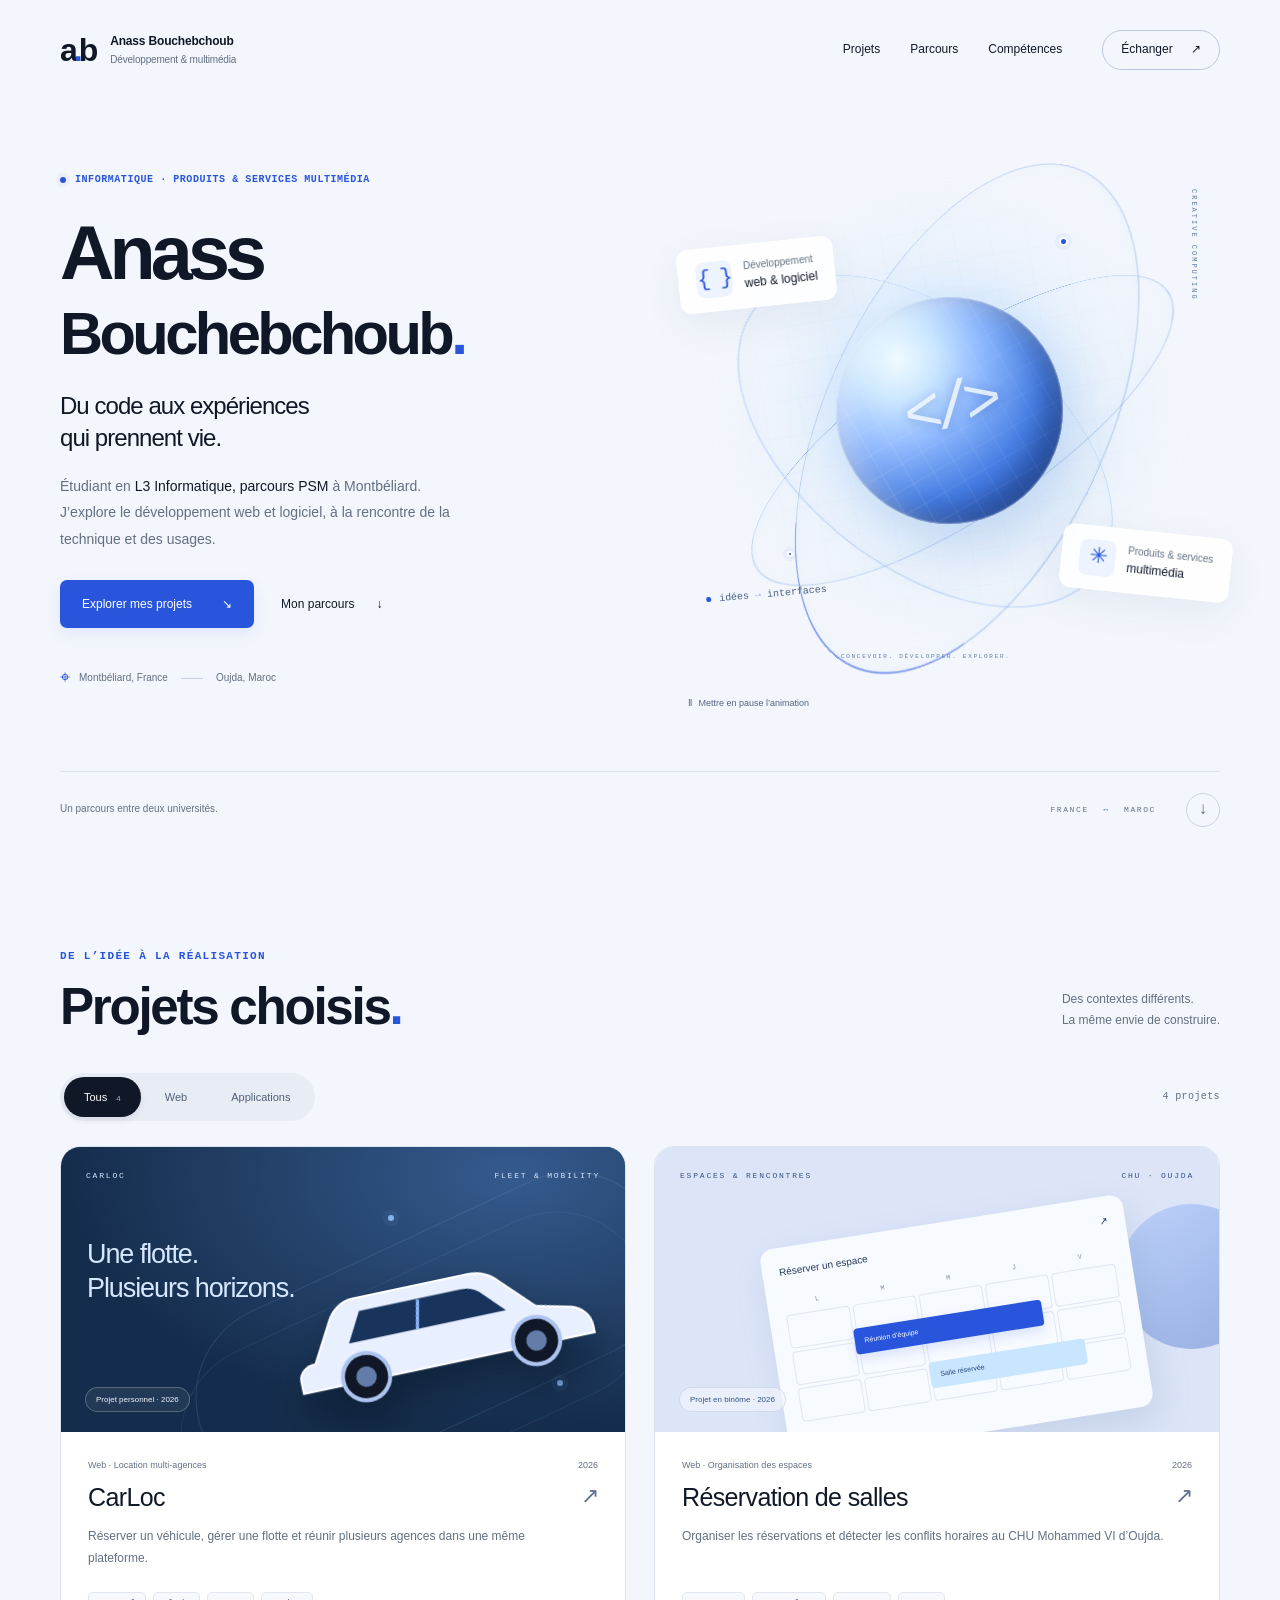
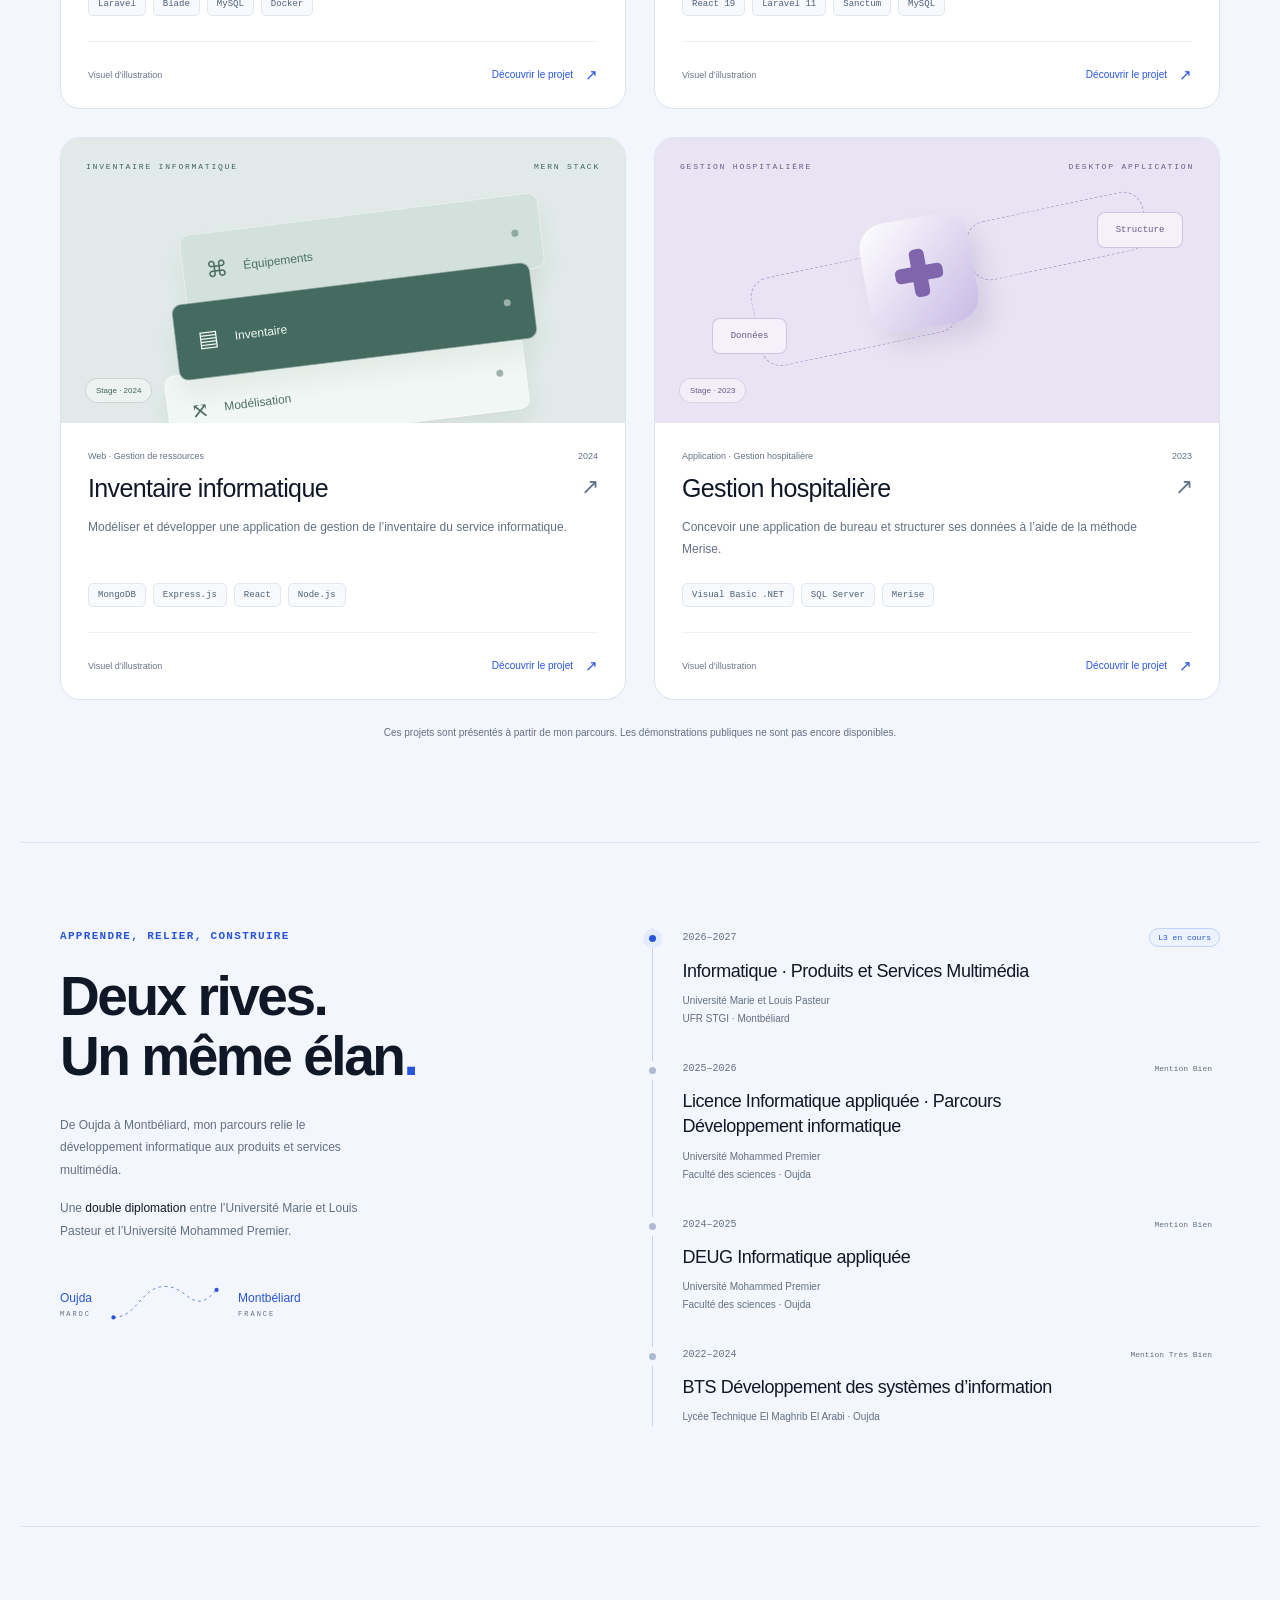
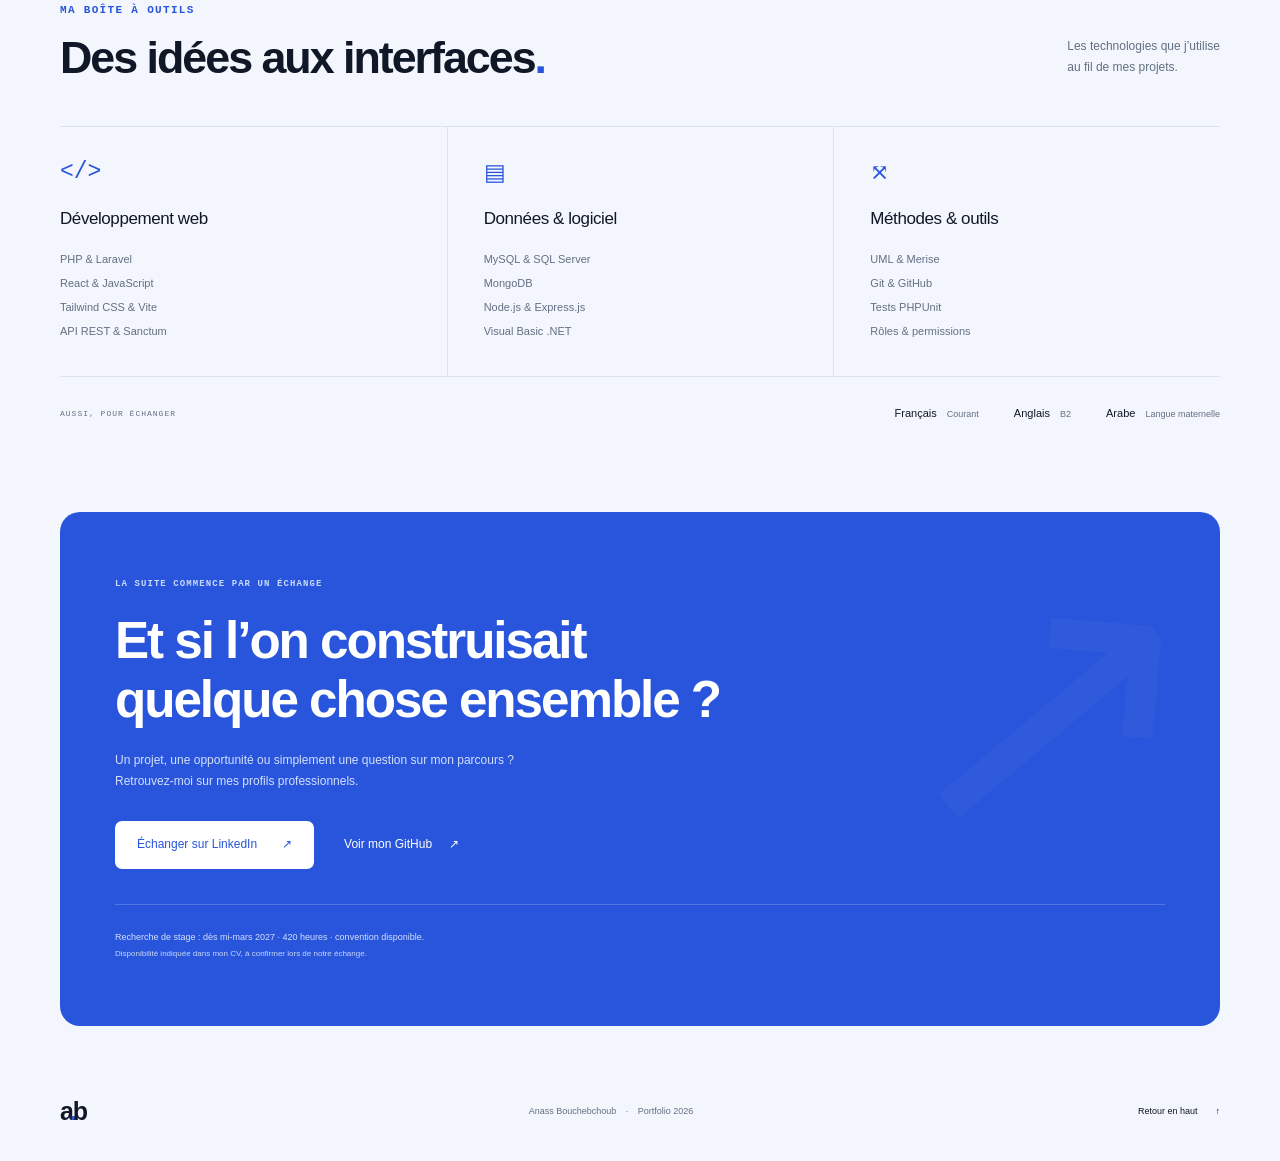
==== index.html @ 37c5dac9 "Publish portfolio from repository root" ====
<!doctype html>
<html lang="fr">
<head>
  <meta charset="UTF-8">
  <meta name="viewport" content="width=device-width, initial-scale=1">
  <meta name="theme-color" content="#f3f6fc">
  <meta name="description" content="Portfolio d’Anass Bouchebchoub, étudiant en L3 Informatique PSM à Montbéliard : projets web et logiciels, parcours en double diplomation et compétences.">
  <title>Anass Bouchebchoub — Développement & multimédia</title>
  <link rel="icon" href="favicon.svg" type="image/svg+xml">
  <link rel="stylesheet" href="styles.css">
  <script src="app.js" defer></script>
</head>
<body>
  <a class="skip-link" href="#contenu">Aller au contenu</a>
  <header class="site-header">
    <a href="#accueil" class="brand" aria-label="Anass Bouchebchoub, accueil"><span class="brand-mark">a<span>.</span>b</span><span class="brand-caption">Anass Bouchebchoub<br><small>Développement & multimédia</small></span></a>
    <button class="menu-toggle js-only" aria-label="Ouvrir le menu" aria-expanded="false" aria-controls="main-nav"><span>Menu</span><span class="menu-icon" aria-hidden="true">☰</span></button>
    <nav id="main-nav" aria-label="Navigation principale">
      <a href="#projets">Projets</a><a href="#parcours">Parcours</a><a href="#competences">Compétences</a><a class="nav-contact" href="#contact">Échanger <span aria-hidden="true">↗</span></a>
    </nav>
  </header>

  <main id="contenu">
    <section class="hero section-shell" id="accueil" aria-labelledby="hero-title">
      <div class="hero-copy">
        <p class="eyebrow"><span class="status-dot" aria-hidden="true"></span> Informatique · Produits & services multimédia</p>
        <h1 id="hero-title">Anass<br><span>Bouchebchoub</span><span class="title-dot" aria-hidden="true">.</span></h1>
        <p class="hero-thesis">Du code aux expériences<br>qui prennent vie.</p>
        <p class="hero-description">Étudiant en <strong>L3 Informatique, parcours PSM</strong> à Montbéliard. J’explore le développement web et logiciel, à la rencontre de la technique et des usages.</p>
        <div class="hero-actions"><a href="#projets" class="button button-primary">Explorer mes projets <span aria-hidden="true">↘</span></a><a href="#parcours" class="text-link">Mon parcours <span aria-hidden="true">↓</span></a></div>
        <div class="hero-location"><span aria-hidden="true">⌖</span> Montbéliard, France <span class="location-rule" aria-hidden="true"></span> Oujda, Maroc</div>
      </div>
      <div class="hero-art-shell">
        <div class="orbital-art" aria-hidden="true">
          <div class="art-grid"></div><div class="orbital-halo"></div>
          <div class="orbital-ring ring-one"></div><div class="orbital-ring ring-two"></div><div class="orbital-ring ring-three"></div>
          <div class="core"><div class="core-grid"></div><span class="core-symbol">&lt;/&gt;</span></div>
          <div class="orbit-label label-web"><span class="label-icon">{ }</span><span>Développement<br><strong>web & logiciel</strong></span></div>
          <div class="orbit-label label-media"><span class="label-icon">✳</span><span>Produits & services<br><strong>multimédia</strong></span></div>
          <div class="floating-code"><span class="code-dot"></span><span>idées<span class="code-arrow"> → </span>interfaces</span></div>
          <span class="art-coordinate coord-top">CREATIVE COMPUTING</span><span class="art-coordinate coord-bottom">CONCEVOIR. DÉVELOPPER. EXPLORER.</span>
          <span class="orbital-point point-one"></span><span class="orbital-point point-two"></span>
        </div>
        <button class="motion-control js-only" aria-pressed="false"><span class="pause-symbol" aria-hidden="true">Ⅱ</span> Mettre en pause l’animation</button>
      </div>
      <div class="hero-bottom"><span>Un parcours entre deux universités.</span><span class="mono">FRANCE <span aria-hidden="true">↔</span> MAROC</span><a href="#projets" aria-label="Descendre vers les projets"><span aria-hidden="true">↓</span></a></div>
    </section>

    <section class="projects-section section-shell" id="projets" aria-labelledby="projects-title">
      <div class="section-heading"><div><p class="eyebrow">De l’idée à la réalisation</p><h2 id="projects-title">Projets choisis<span class="accent">.</span></h2></div><p>Des contextes différents.<br>La même envie de construire.</p></div>
      <div class="projects-toolbar"><div class="filters js-only" role="group" aria-label="Filtrer les projets"><button type="button" data-filter="all" aria-label="Tous" aria-pressed="true">Tous <span aria-hidden="true">4</span></button><button type="button" data-filter="web" aria-pressed="false">Web</button><button type="button" data-filter="app" aria-pressed="false">Applications</button></div><p id="project-count" class="mono" role="status" aria-live="polite">4 projets</p></div>
      <div class="project-grid">
        <article class="project-card" data-category="web">
          <div class="project-visual carloc-visual" aria-hidden="true"><div class="visual-topline"><span>CARLOC</span><span>FLEET & MOBILITY</span></div><div class="road road-one"></div><div class="road road-two"></div><div class="road-dot dot-a"></div><div class="road-dot dot-b"></div><div class="car-drawing"><svg viewBox="0 0 340 140" fill="none"><path d="m43 91 22-39c5-9 15-16 26-16h114c11 0 21 4 28 12l31 32 34 8c10 3 17 12 17 22v7H26v-12c0-8 7-14 17-14Z" fill="#e8efff" stroke="#fff" stroke-width="2"/><path d="m79 78 16-29h101c8 0 15 3 20 9l19 20H79Z" fill="#18345d"/><path d="m153 50-6 28" stroke="#8dbaff" stroke-width="3"/><circle cx="89" cy="113" r="23" fill="#101827" stroke="#adc4ef" stroke-width="4"/><circle cx="89" cy="113" r="10" fill="#637caa"/><circle cx="258" cy="113" r="23" fill="#101827" stroke="#adc4ef" stroke-width="4"/><circle cx="258" cy="113" r="10" fill="#637caa"/></svg></div><div class="visual-label">Une flotte.<br>Plusieurs horizons.</div><span class="visual-chip">Projet personnel · 2026</span></div>
          <div class="project-body"><div class="project-meta"><span>Web · Location multi-agences</span><span>2026</span></div><h3>CarLoc <span aria-hidden="true">↗</span></h3><p>Réserver un véhicule, gérer une flotte et réunir plusieurs agences dans une même plateforme.</p><ul class="tags" aria-label="Technologies"><li>Laravel</li><li>Blade</li><li>MySQL</li><li>Docker</li></ul><div class="project-footer"><span>Visuel d’illustration</span><button class="project-open js-only" aria-label="Découvrir CarLoc">Découvrir le projet <span aria-hidden="true">↗</span></button></div></div>
          <div class="project-details" hidden><p class="detail-eyebrow">Projet personnel · 2026</p><p>Plateforme de location de voitures multi-agences. <strong>Réalisé seul.</strong></p><h3>Ce que le projet réunit</h3><ul><li>Réservations et gestion de flotte</li><li>Authentification et gestion des rôles</li><li>Tableaux de bord</li></ul><h3>Technologies</h3><p>Laravel, Blade, MySQL, Tailwind CSS, Vite, Docker Compose.</p><p class="demo-status">Démonstration publique non disponible. Aucun dépôt spécifique fourni pour ce portfolio.</p><p class="source-note">Présentation issue du CV. Le visuel est une illustration, pas une capture de l’application.</p></div>
        </article>

        <article class="project-card" data-category="web">
          <div class="project-visual booking-visual" aria-hidden="true"><div class="visual-topline"><span>ESPACES & RENCONTRES</span><span>CHU · OUJDA</span></div><div class="calendar-art"><div class="calendar-head"><span>Réserver un espace</span><span>↗</span></div><div class="calendar-days"><span>L</span><span>M</span><span>M</span><span>J</span><span>V</span></div><div class="calendar-grid"><i></i><i></i><i></i><i></i><i></i><i></i><i></i><i></i><i></i><i></i><i></i><i></i><i></i><i></i><i></i></div><span class="calendar-event event-one">Réunion d’équipe</span><span class="calendar-event event-two">Salle réservée</span></div><div class="booking-orb"></div><span class="visual-chip">Projet en binôme · 2026</span></div>
          <div class="project-body"><div class="project-meta"><span>Web · Organisation des espaces</span><span>2026</span></div><h3>Réservation de salles <span aria-hidden="true">↗</span></h3><p>Organiser les réservations et détecter les conflits horaires au CHU Mohammed VI d’Oujda.</p><ul class="tags" aria-label="Technologies"><li>React 19</li><li>Laravel 11</li><li>Sanctum</li><li>MySQL</li></ul><div class="project-footer"><span>Visuel d’illustration</span><button class="project-open js-only" aria-label="Découvrir Réservation de salles">Découvrir le projet <span aria-hidden="true">↗</span></button></div></div>
          <div class="project-details" hidden><p class="detail-eyebrow">Stage · CHU Mohammed VI, Oujda · Juillet–août 2026</p><p>Application de réservation de salles. <strong>Projet réalisé en binôme.</strong></p><h3>Ce que le projet réunit</h3><ul><li>Détection des conflits horaires et validation des demandes</li><li>Droits d’accès et notifications par e-mail</li><li>Interface bilingue et responsive</li><li>Contribution aux tests PHPUnit</li></ul><h3>Technologies</h3><p>Laravel 11, React 19, Sanctum, MySQL 8, PHPUnit.</p><p class="demo-status">Démonstration publique non disponible. Aucun dépôt spécifique fourni pour ce portfolio.</p><p class="source-note">Présentation issue du CV. Le visuel est une illustration, pas une capture de l’application.</p></div>
        </article>

        <article class="project-card" data-category="web">
          <div class="project-visual inventory-visual" aria-hidden="true"><div class="visual-topline"><span>INVENTAIRE INFORMATIQUE</span><span>MERN STACK</span></div><div class="inventory-stack"><div class="inventory-tile tile-one"><span>⌘</span><span>Équipements</span><i></i></div><div class="inventory-tile tile-two"><span>▤</span><span>Inventaire</span><i></i></div><div class="inventory-tile tile-three"><span>⤧</span><span>Modélisation</span><i></i></div></div><span class="visual-chip">Stage · 2024</span></div>
          <div class="project-body"><div class="project-meta"><span>Web · Gestion de ressources</span><span>2024</span></div><h3>Inventaire informatique <span aria-hidden="true">↗</span></h3><p>Modéliser et développer une application de gestion de l’inventaire du service informatique.</p><ul class="tags" aria-label="Technologies"><li>MongoDB</li><li>Express.js</li><li>React</li><li>Node.js</li></ul><div class="project-footer"><span>Visuel d’illustration</span><button class="project-open js-only" aria-label="Découvrir Inventaire informatique">Découvrir le projet <span aria-hidden="true">↗</span></button></div></div>
          <div class="project-details" hidden><p class="detail-eyebrow">Stage · CHU Mohammed VI, Oujda · Mai–juin 2024</p><p><strong>Conception et développement</strong> d’une application web de gestion de l’inventaire du service informatique.</p><h3>Ce que le projet réunit</h3><ul><li>Gestion de l’inventaire informatique</li><li>Modélisation UML</li></ul><h3>Technologies</h3><p>MongoDB, Express.js, React, Node.js, UML.</p><p class="demo-status">Démonstration publique non disponible. Aucun dépôt spécifique fourni pour ce portfolio.</p><p class="source-note">Présentation issue du CV. Le visuel est une illustration, pas une capture de l’application.</p></div>
        </article>

        <article class="project-card" data-category="app">
          <div class="project-visual hospital-visual" aria-hidden="true"><div class="visual-topline"><span>GESTION HOSPITALIÈRE</span><span>DESKTOP APPLICATION</span></div><div class="hospital-art"><div class="hospital-cross"><span></span><span></span></div><div class="data-path path-one"></div><div class="data-path path-two"></div><div class="data-node node-one">Données</div><div class="data-node node-two">Structure</div></div><span class="visual-chip">Stage · 2023</span></div>
          <div class="project-body"><div class="project-meta"><span>Application · Gestion hospitalière</span><span>2023</span></div><h3>Gestion hospitalière <span aria-hidden="true">↗</span></h3><p>Concevoir une application de bureau et structurer ses données à l’aide de la méthode Merise.</p><ul class="tags" aria-label="Technologies"><li>Visual Basic .NET</li><li>SQL Server</li><li>Merise</li></ul><div class="project-footer"><span>Visuel d’illustration</span><button class="project-open js-only" aria-label="Découvrir Gestion hospitalière">Découvrir le projet <span aria-hidden="true">↗</span></button></div></div>
          <div class="project-details" hidden><p class="detail-eyebrow">Stage · CHU Mohammed VI, Oujda · Juillet 2023</p><p><strong>Réalisation d’une application de bureau</strong> de gestion hospitalière.</p><h3>Ce que le projet réunit</h3><ul><li>Application de bureau</li><li>Structuration des données et fonctionnalités avec Merise</li></ul><h3>Technologies</h3><p>Visual Basic .NET, SQL Server, Merise.</p><p class="demo-status">Démonstration publique non disponible. Aucun dépôt spécifique fourni pour ce portfolio.</p><p class="source-note">Présentation issue du CV. Le visuel est une illustration, pas une capture de l’application.</p></div>
        </article>
      </div>
      <p class="projects-note">Ces projets sont présentés à partir de mon parcours. Les démonstrations publiques ne sont pas encore disponibles.</p>
    </section>

    <section class="journey-section section-shell" id="parcours" aria-labelledby="journey-title">
      <div class="journey-intro"><p class="eyebrow">Apprendre, relier, construire</p><h2 id="journey-title">Deux rives.<br>Un même élan<span class="accent">.</span></h2><p>De Oujda à Montbéliard, mon parcours relie le développement informatique aux produits et services multimédia.</p><p>Une <strong>double diplomation</strong> entre l’Université Marie et Louis Pasteur et l’Université Mohammed Premier.</p><div class="journey-map" aria-hidden="true"><span>Oujda <small>MAROC</small></span><svg viewBox="0 0 160 60"><path d="M5 50C40 50 45 5 80 5s40 45 75 5" fill="none" stroke="currentColor" stroke-dasharray="4 5"/><circle cx="5" cy="50" r="3" fill="currentColor"/><circle cx="155" cy="10" r="3" fill="currentColor"/></svg><span>Montbéliard <small>FRANCE</small></span></div></div>
      <ol class="timeline"><li><div class="timeline-date">2026–2027 <span class="current-label">L3 en cours</span></div><h3>Informatique · Produits et Services Multimédia</h3><p>Université Marie et Louis Pasteur<br>UFR STGI · Montbéliard</p></li><li><div class="timeline-date">2025–2026 <span>Mention Bien</span></div><h3>Licence Informatique appliquée · Parcours Développement informatique</h3><p>Université Mohammed Premier<br>Faculté des sciences · Oujda</p></li><li><div class="timeline-date">2024–2025 <span>Mention Bien</span></div><h3>DEUG Informatique appliquée</h3><p>Université Mohammed Premier<br>Faculté des sciences · Oujda</p></li><li><div class="timeline-date">2022–2024 <span>Mention Très Bien</span></div><h3>BTS Développement des systèmes d’information</h3><p>Lycée Technique El Maghrib El Arabi · Oujda</p></li></ol>
    </section>

    <section class="skills-section section-shell" id="competences" aria-labelledby="skills-title"><div class="section-heading"><div><p class="eyebrow">Ma boîte à outils</p><h2 id="skills-title">Des idées aux interfaces<span class="accent">.</span></h2></div><p>Les technologies que j’utilise<br>au fil de mes projets.</p></div><div class="skill-grid"><div class="skill-group"><span class="skill-symbol" aria-hidden="true">&lt;/&gt;</span><h3>Développement web</h3><ul><li>PHP & Laravel</li><li>React & JavaScript</li><li>Tailwind CSS & Vite</li><li>API REST & Sanctum</li></ul></div><div class="skill-group"><span class="skill-symbol" aria-hidden="true">▤</span><h3>Données & logiciel</h3><ul><li>MySQL & SQL Server</li><li>MongoDB</li><li>Node.js & Express.js</li><li>Visual Basic .NET</li></ul></div><div class="skill-group"><span class="skill-symbol" aria-hidden="true">⤧</span><h3>Méthodes & outils</h3><ul><li>UML & Merise</li><li>Git & GitHub</li><li>Tests PHPUnit</li><li>Rôles & permissions</li></ul></div></div><div class="language-line"><span class="mono">AUSSI, POUR ÉCHANGER</span><span>Français <small>Courant</small></span><span>Anglais <small>B2</small></span><span>Arabe <small>Langue maternelle</small></span></div></section>

    <section class="contact-section section-shell" id="contact" aria-labelledby="contact-title"><div class="contact-decoration" aria-hidden="true">↗</div><p class="eyebrow">La suite commence par un échange</p><h2 id="contact-title">Et si l’on construisait<br>quelque chose ensemble ?</h2><p>Un projet, une opportunité ou simplement une question sur mon parcours ? Retrouvez-moi sur mes profils professionnels.</p><div class="contact-links"><a class="button button-light" href="https://www.linkedin.com/in/anas-bouchebchoub/" target="_blank" rel="noopener noreferrer">Échanger sur LinkedIn <span aria-hidden="true">↗</span><span class="sr-only"> (nouvel onglet)</span></a><a class="contact-github" href="https://github.com/an4ssbou" target="_blank" rel="noopener noreferrer">Voir mon GitHub <span aria-hidden="true">↗</span><span class="sr-only"> (nouvel onglet)</span></a></div><p class="internship-note">Recherche de stage : dès mi-mars 2027 · 420 heures · convention disponible.<br><span>Disponibilité indiquée dans mon CV, à confirmer lors de notre échange.</span></p></section>
  </main>
  <footer class="site-footer section-shell"><a class="brand-mark" href="#accueil" aria-label="Retour à l’accueil">a<span>.</span>b</a><p>Anass Bouchebchoub <span>·</span> Portfolio 2026</p><a href="#accueil">Retour en haut <span aria-hidden="true">↑</span></a></footer>
  <dialog id="project-dialog" aria-labelledby="dialog-title"><div class="dialog-top"><span class="mono">DANS LES COULISSES DU PROJET</span><button type="button" class="dialog-close" aria-label="Fermer la fiche">Fermer <span aria-hidden="true">×</span></button></div><h2 id="dialog-title"></h2><div id="dialog-content"></div></dialog>
</body>
</html>
---- styles.css ----
/* Palette et rythmes du portfolio. Aucune ressource externe. */
html:not(.js) .js-only{display:none!important}
html:not(.js) .orbital-ring{animation:none}
.orbital-art{pointer-events:none}
.label-icon{white-space:nowrap;flex-shrink:0;letter-spacing:-2px}
:root{--ink:#101827;--paper:#f3f6fc;--blue:#2855db;--ice:#c8e6ff;--muted:#637083;--white:#fff;--line:#dce3ee;--radius:20px;--shell:1240px}
*{box-sizing:border-box}html{scroll-behavior:smooth;scroll-padding-top:110px}body{margin:0;color:var(--ink);background:var(--paper);font-family:Inter,-apple-system,BlinkMacSystemFont,"Segoe UI",sans-serif;font-size:16px;line-height:1.65;-webkit-font-smoothing:antialiased}button,a{-webkit-tap-highlight-color:transparent}button{font:inherit;cursor:pointer}button,a{touch-action:manipulation}a{color:inherit;text-decoration:none}button{color:inherit}button:focus-visible,a:focus-visible{outline:3px solid var(--blue);outline-offset:5px}button{border:0}h1,h2,h3,p{margin:0}h1,h2,h3{font-family:"Avenir Next","Trebuchet MS",sans-serif;line-height:1.15;letter-spacing:-.045em}h2{font-size:clamp(2.1rem,4vw,3.35rem);font-weight:600}h3{letter-spacing:-.025em}p{color:var(--muted)}strong{font-weight:600;color:var(--ink)}::selection{background:var(--ice);color:var(--ink)}[hidden]{display:none!important}.section-shell{max-width:var(--shell);margin-inline:auto;padding-inline:40px}.mono,.eyebrow{font-family:"SFMono-Regular",Consolas,"Liberation Mono",monospace}.eyebrow{font-size:11px;line-height:1.6;letter-spacing:.12em;text-transform:uppercase;color:var(--blue);font-weight:600}.accent{color:var(--blue)}.js-only{display:none}.js .js-only{display:inline-flex}.sr-only{position:absolute;width:1px;height:1px;padding:0;margin:-1px;overflow:hidden;clip:rect(0,0,0,0);white-space:nowrap;border:0}.skip-link{position:fixed;top:10px;left:20px;z-index:100;background:white;padding:12px 20px;border-radius:8px;transform:translateY(-150%)}.skip-link:focus{transform:translateY(0)}
.site-header{height:100px;max-width:var(--shell);padding:22px 40px;margin:auto;display:flex;align-items:center;justify-content:space-between;position:relative;z-index:10}.brand{display:flex;align-items:center;gap:16px}.brand-mark{font-family:"Trebuchet MS",sans-serif;font-weight:700;font-size:32px;letter-spacing:-4px;line-height:1.2}.brand-mark span{color:var(--blue)}.brand-caption{font-size:12px;font-weight:600;line-height:1.5;letter-spacing:-.015em}.brand-caption small{font-size:10px;font-weight:400;color:var(--muted)}#main-nav{display:flex;gap:30px;align-items:center;font-size:12px;font-weight:500}#main-nav a{padding:10px 0;position:relative}#main-nav a:not(.nav-contact)::after{content:"";height:1px;position:absolute;bottom:5px;left:0;right:100%;background:var(--blue);transition:right .2s}#main-nav a:hover::after{right:0}#main-nav .nav-contact{border:1px solid #bcc8dc;border-radius:30px;padding:9px 18px;margin-left:10px}.nav-contact span{margin-left:15px}.menu-toggle{display:none!important}
.hero{min-height:720px;display:grid;grid-template-columns:1.12fr 1fr;align-items:center;position:relative;column-gap:12px;padding-top:40px}.hero-copy{position:relative;z-index:2;animation:arrive .8s ease-out both}.hero-copy .eyebrow{letter-spacing:.055em;font-size:10px;display:flex;align-items:center;gap:9px}.status-dot{width:6px;height:6px;border-radius:50%;background:var(--blue);flex-shrink:0;box-shadow:0 0 0 4px #2855db0c}h1{font-weight:600;font-size:clamp(3.1rem,5.9vw,5.3rem);line-height:.99;margin:28px 0 24px;letter-spacing:-.065em}h1>span:not(.title-dot){font-size:.79em;letter-spacing:-.06em}.title-dot{color:var(--blue);font-size:.8em}.hero-thesis{color:var(--ink);font-size:24px;line-height:1.35;letter-spacing:-.04em;font-weight:500;margin-bottom:18px}.hero-description{max-width:420px;font-size:14px;line-height:1.9}.hero-description strong{font-weight:500}.hero-actions{display:flex;align-items:center;gap:27px;margin-top:28px}.button{padding:14px 22px;min-height:48px;display:inline-flex;align-items:center;justify-content:center;gap:30px;font-size:12px;font-weight:500;border-radius:7px;transition:transform .2s,box-shadow .2s,background .2s}.button:hover{transform:translateY(-3px)}.button-primary{background:var(--blue);color:white;box-shadow:0 6px 15px #2855db18}.button-primary:hover{background:#2049c3;box-shadow:0 10px 20px #2855db22}.text-link{font-size:12px;min-height:44px;display:inline-flex;align-items:center;gap:22px}.text-link:hover{color:var(--blue)}.hero-location{margin-top:35px;font-size:10px;color:var(--muted);display:flex;gap:9px;align-items:center}.hero-location>span:first-child{font-size:18px;color:var(--blue)}.location-rule{width:22px;height:1px;background:#c4cedf;margin:0 4px}.hero-art-shell{position:relative;width:100%;min-width:0}.orbital-art{position:relative;width:100%;aspect-ratio:1;isolation:isolate;perspective:600px}.art-grid{position:absolute;inset:3%;background-image:linear-gradient(#607ba412 1px,transparent 1px),linear-gradient(90deg,#607ba412 1px,transparent 1px);background-size:36px 36px;mask-image:radial-gradient(ellipse,black,transparent 70%);transform:rotate(-10deg)}.orbital-halo{position:absolute;inset:5%;border-radius:50%;background:radial-gradient(ellipse,#c8e6ffa0,transparent 66%);filter:blur(12px)}.orbital-ring{position:absolute;inset:16% 6%;border:1px solid #5188d555;border-radius:50%;transform-style:preserve-3d;animation:orbit 24s linear infinite;box-shadow:inset 0 0 18px #a5d4ff18}.ring-one{transform:rotate(-34deg) rotateX(65deg);--rx:65deg;--rz:-34deg;border-top:2px solid #2855db77}.ring-two{inset:10% 12%;transform:rotate(38deg) rotateX(58deg);--rx:58deg;--rz:38deg;animation-direction:reverse;animation-duration:30s;border-color:#86aef677}.ring-three{inset:20% 0;transform:rotate(-65deg) rotateX(32deg);--rx:32deg;--rz:-65deg;animation-duration:36s;border-left:2px solid #2855db88}.core{position:absolute;width:42%;aspect-ratio:1;top:29%;left:29%;border-radius:50%;background:radial-gradient(circle at 32% 23%,#effaff 0,#c8e6ff 17%,#90baff 36%,#477ee3 62%,#214ba9 84%,#15294f 100%);box-shadow:inset -12px -10px 26px #19326266,inset 8px 8px 25px #ffffff77,12px 35px 50px #4a75bd22,0 0 55px #9dcaff55;overflow:hidden;display:grid;place-items:center;transform:rotate(-12deg)}.core::after{content:"";position:absolute;inset:0;border-radius:50%;background:linear-gradient(115deg,#ffffff33,transparent 50%);box-shadow:inset 0 0 2px white}.core-grid{position:absolute;inset:-20%;background:repeating-linear-gradient(0deg,transparent 0 21px,#e4f3ff22 22px 23px),repeating-linear-gradient(90deg,transparent 0 21px,#e4f3ff22 22px 23px);transform:rotate(-18deg);mask-image:linear-gradient(120deg,black,transparent)}.core-symbol{font-family:Consolas,monospace;font-size:clamp(38px,5vw,70px);font-weight:300;letter-spacing:-8px;color:#eff6ff;opacity:.85;text-shadow:0 2px 12px #244b9d66}.orbit-label{position:absolute;background:#ffffffde;border:1px solid #fff;box-shadow:0 12px 40px #22487612;border-radius:11px;padding:13px 17px;display:flex;gap:12px;align-items:center;font-size:10px;line-height:1.6;backdrop-filter:blur(8px);z-index:2;color:var(--muted)}.orbit-label strong{font-weight:500;font-size:12px}.label-web{top:19%;left:0;transform:rotate(-6deg)}.label-media{bottom:16%;right:-2%;transform:rotate(6deg)}.label-icon{font-family:Consolas,monospace;font-size:22px;color:var(--blue);background:#edf3ff;width:36px;height:36px;display:grid;place-items:center;border-radius:8px}.floating-code{position:absolute;bottom:15%;left:5%;display:flex;align-items:center;gap:8px;font:10px Consolas,monospace;color:#4b6081;transform:rotate(-5deg)}.code-dot{width:5px;height:5px;border-radius:50%;background:var(--blue)}.code-arrow{color:#2855db99}.art-coordinate{position:absolute;font:7px Consolas,monospace;color:#627ca3;letter-spacing:2px}.coord-top{top:9%;right:4%;writing-mode:vertical-rl}.coord-bottom{bottom:4%;left:30%;font-size:6px;letter-spacing:1.7px}.orbital-point{position:absolute;width:9px;height:9px;border:2px solid white;border-radius:50%;background:var(--blue);box-shadow:0 0 0 4px #2855db0c}.point-one{top:18%;right:28%}.point-two{bottom:23%;left:20%;width:6px;height:6px}.motion-control{background:transparent;display:flex;align-items:center;justify-content:center;gap:6px;min-height:44px;margin:0 auto;color:#536581;font-size:9px;padding:4px 10px}.motion-control:hover{color:var(--blue)}.is-paused .orbital-ring{animation-play-state:paused}.hero-bottom{grid-column:1/-1;border-top:1px solid var(--line);margin-top:45px;padding:21px 0;display:flex;align-items:center;gap:30px;font-size:10px;color:var(--muted);width:100%}.hero-bottom .mono{font-size:8px;letter-spacing:1.6px;margin-left:auto}.hero-bottom .mono span{padding-inline:8px;color:var(--blue)}.hero-bottom>a{display:grid;place-items:center;border:1px solid #c9d3e4;border-radius:50%;width:34px;min-height:34px;font-size:17px}
.projects-section{padding-top:100px;padding-bottom:100px}.section-heading{display:flex;align-items:flex-end;justify-content:space-between;gap:25px}.section-heading .eyebrow{margin-bottom:13px}.section-heading>p{font-size:12px;line-height:1.8;margin-bottom:5px}.projects-toolbar{margin-top:36px;margin-bottom:25px;display:flex;align-items:center;justify-content:space-between}.filters{display:flex;padding:4px;gap:4px;background:#e7ecf5;border-radius:30px}.filters button{min-height:40px;font-size:11px;border-radius:24px;padding:8px 20px;background:transparent;color:#526077;transition:background .2s,color .2s}.filters button[aria-pressed=true]{background:var(--ink);color:white;box-shadow:0 3px 7px #10182715}.filters button span{font-size:8px;margin-left:6px;opacity:.65}#project-count{font-size:10px;letter-spacing:.04em}.project-grid{display:grid;grid-template-columns:1fr 1fr;gap:28px}.project-card{border:1px solid var(--line);border-radius:var(--radius);background:#fff;overflow:hidden;min-width:0;transition:box-shadow .25s,transform .25s}.project-card:hover{transform:translateY(-4px);box-shadow:0 15px 35px #19345c0a}.project-visual{height:285px;position:relative;overflow:hidden;isolation:isolate}.visual-topline{position:absolute;top:24px;left:25px;right:25px;display:flex;justify-content:space-between;font:8px Consolas,monospace;letter-spacing:1.8px;z-index:3}.visual-chip{position:absolute;bottom:20px;left:24px;padding:5px 10px;border:1px solid #ffffff40;background:#ffffff10;backdrop-filter:blur(8px);color:#eff5ff;border-radius:30px;font-size:8px;z-index:3}.project-body{padding:26px 27px 0}.project-meta{display:flex;align-items:center;justify-content:space-between;color:var(--muted);font-size:9px;margin-bottom:10px}.project-body h3{font-size:25px;font-weight:500;display:flex;justify-content:space-between;gap:10px;margin-bottom:13px}.project-body h3 span{font-family:Arial,sans-serif;font-size:22px;font-weight:400;color:#62738f}.project-body>p{font-size:12px;line-height:1.9;min-height:46px;max-width:95%}.tags{display:flex;gap:7px;flex-wrap:wrap;list-style:none;padding:0;margin:21px 0 25px}.tags li{padding:4px 9px;border:1px solid #e1e7f1;border-radius:5px;font:9px/1.6 Consolas,monospace;color:#4e607b;background:#f7f9fc}.project-footer{border-top:1px solid #edf0f6;display:flex;align-items:center;justify-content:space-between;gap:12px;min-height:67px}.project-footer>span{font-size:9px;color:#6a7486}.project-open{font-size:10px;font-weight:500;color:var(--blue);align-items:center;gap:12px;min-height:44px;padding:6px 0 6px 8px;background:transparent}.project-open span{font-size:15px}.project-open:hover{color:#142f85}.projects-note{font-size:10px;line-height:1.8;margin-top:24px;text-align:center}.carloc-visual{background:radial-gradient(ellipse at 80% 10%,#355a8d,transparent 70%),#152d4c;color:#d6e8ff}.road{position:absolute;width:500px;height:190px;border:1px solid #789bce33;transform:rotate(-25deg);border-radius:100px}.road-one{top:90px;left:120px}.road-two{top:130px;left:105px;border-color:#789bce20}.car-drawing{position:absolute;width:62%;left:36%;top:34%;transform:rotate(-12deg);filter:drop-shadow(0 24px 20px #07162699);z-index:2}.car-drawing svg{display:block;width:100%}.visual-label{position:absolute;left:26px;top:91px;font-size:27px;font-weight:500;line-height:1.25;letter-spacing:-.04em;z-index:3}.road-dot{width:6px;height:6px;background:#86b1ed;border-radius:50%;position:absolute;box-shadow:0 0 0 5px #86b1ed14}.dot-a{left:58%;top:24%}.dot-b{right:11%;bottom:16%}.booking-visual{background:#dce5f8;color:#365181}.booking-visual .visual-chip{color:#365181;border-color:#526fa029;background:#ffffff66}.calendar-art{position:absolute;left:21%;top:26%;width:65%;height:75%;border-radius:13px;background:#f7faff;transform:rotate(-9deg);padding:17px;box-shadow:5px 15px 35px #536f9b29;z-index:2}.calendar-head{display:flex;justify-content:space-between;font-size:10px;font-weight:500;color:#25395b;margin-bottom:18px}.calendar-days{display:grid;grid-template-columns:repeat(5,1fr);font:7px Consolas,monospace;text-align:center;color:#8191ab;margin-bottom:8px}.calendar-grid{display:grid;grid-template-columns:repeat(5,1fr);grid-template-rows:repeat(3,34px);gap:3px}.calendar-grid i{border:1px solid #e0e7f2;border-radius:4px}.calendar-event{position:absolute;padding:7px 10px;font-size:7px;border-radius:4px}.event-one{top:92px;left:22%;width:52%;background:#2855db;color:white;box-shadow:0 5px 12px #2855db24}.event-two{top:137px;left:41%;width:43%;background:#c8e6ff;color:#25457b}.booking-orb{position:absolute;width:145px;height:145px;border-radius:50%;background:linear-gradient(140deg,#9ebfff,#5174c6);right:-45px;top:20%;opacity:.5}.inventory-visual{background:#e1eae8;color:#3d625a}.inventory-visual .visual-chip{color:#3d625a;border-color:#3d625a30;background:#ffffff66}.inventory-stack{position:absolute;width:64%;top:27%;left:20%;perspective:600px;transform:rotate(-7deg)}.inventory-tile{border-radius:10px;display:flex;align-items:center;gap:16px;padding:19px 22px;font-size:12px;box-shadow:0 15px 22px #345c4c12;border:1px solid #ffffff77}.inventory-tile>span:first-child{font-size:22px}.inventory-tile i{width:7px;height:7px;border-radius:50%;background:currentColor;margin-left:auto;opacity:.5}.tile-one{background:#d2e1dc;color:#4e7067;transform:translateX(16px)}.tile-two{background:#456a60;color:#f1faf6;position:relative;z-index:2;margin-top:-8px}.tile-three{background:#f1f7f4;color:#4e7067;transform:translateX(-16px);margin-top:-7px}.hospital-visual{background:#e9e4f3;color:#6b5887}.hospital-visual .visual-chip{color:#6b5887;border-color:#6b588730;background:#ffffff66}.hospital-art{position:absolute;inset:50px 20px 35px}.hospital-cross{position:absolute;top:15%;left:36%;width:110px;height:110px;background:linear-gradient(135deg,#fff,#c8bae5);border-radius:26px;box-shadow:10px 16px 22px #7b60972a;transform:rotate(-10deg);z-index:2}.hospital-cross span{position:absolute;background:#8064ac;border-radius:5px}.hospital-cross span:first-child{width:48px;height:15px;left:31px;top:48px}.hospital-cross span:last-child{height:48px;width:15px;top:31px;left:48px}.data-node{position:absolute;font:9px Consolas,monospace;border:1px solid #baa8d299;border-radius:8px;padding:12px 18px;background:#f5f1fa;z-index:3}.node-one{top:65%;left:7%}.node-two{top:12%;right:3%}.data-path{position:absolute;border:1px dashed #b6a2cd;border-radius:20px;transform:rotate(-12deg)}.path-one{width:200px;height:90px;top:36%;left:15%}.path-two{width:180px;height:60px;top:9%;right:10%}
.journey-section{padding-top:85px;padding-bottom:100px;display:grid;grid-template-columns:.85fr 1fr;gap:110px;border-top:1px solid var(--line)}.journey-intro .eyebrow{margin-bottom:20px}.journey-intro h2{font-size:clamp(2.4rem,4.3vw,3.6rem);line-height:1.1;margin-bottom:27px}.journey-intro>p:not(.eyebrow){font-size:12px;line-height:1.9;margin-bottom:15px;max-width:330px}.journey-intro strong{font-weight:500}.journey-map{margin-top:40px;display:flex;align-items:center;gap:18px;max-width:350px;color:var(--blue)}.journey-map>span{font-size:12px;white-space:nowrap;line-height:1.8}.journey-map small{display:block;font:7px Consolas,monospace;letter-spacing:2px;color:var(--muted)}.journey-map svg{width:110px;flex-shrink:1}.timeline{list-style:none;padding:0;margin:0;border-left:1px solid #c7d3e5}.timeline li{position:relative;padding:0 0 32px 29px}.timeline li:last-child{padding-bottom:0}.timeline li::before{content:"";position:absolute;left:-4px;top:7px;background:#adbad0;width:7px;height:7px;border-radius:50%;box-shadow:0 0 0 6px var(--paper)}.timeline li:first-child::before{background:var(--blue);box-shadow:0 0 0 6px #e4ebfc}.timeline-date{display:flex;justify-content:space-between;gap:15px;align-items:center;font:10px Consolas,monospace;color:var(--muted);margin-bottom:12px}.timeline-date>span{font-family:inherit;font-size:8px;padding:4px 8px;white-space:nowrap}.timeline-date .current-label{color:var(--blue);border:1px solid #c1d2fa;background:#edf2ff;border-radius:30px}.timeline h3{font-weight:500;font-size:18px;line-height:1.4;margin-bottom:8px;max-width:400px}.timeline p{font-size:10px;line-height:1.8}
.skills-section{padding-top:75px;padding-bottom:90px;border-top:1px solid var(--line)}.skills-section h2{font-size:clamp(2rem,3.5vw,2.9rem)}.skill-grid{display:grid;grid-template-columns:repeat(3,1fr);margin-top:42px;border-top:1px solid var(--line);border-bottom:1px solid var(--line)}.skill-group{padding:32px 30px 33px 0}.skill-group+.skill-group{border-left:1px solid var(--line);padding-left:36px}.skill-symbol{color:var(--blue);font:23px Consolas,monospace;height:36px;display:block}.skill-group h3{font-size:17px;font-weight:500;margin:14px 0 18px}.skill-group ul{list-style:none;padding:0;margin:0;font-size:11px;line-height:2.2;color:var(--muted)}.language-line{display:flex;flex-wrap:wrap;gap:35px;align-items:center;margin-top:27px;font-size:11px}.language-line .mono{font-size:8px;letter-spacing:1px;color:var(--muted);margin-right:auto}.language-line small{font-size:9px;color:var(--muted);margin-left:7px}
.contact-section{padding-block:65px;position:relative;background:var(--blue);border-radius:var(--radius);overflow:hidden;color:white;isolation:isolate;width:calc(100% - 80px);max-width:1160px;padding-inline:55px;margin-bottom:35px}.contact-section .eyebrow{color:#c8d9ff;font-size:9px}.contact-section h2{font-size:clamp(2rem,4vw,3.4rem);letter-spacing:-.04em;line-height:1.15;margin:20px 0;max-width:800px}.contact-section>p:not(.eyebrow){color:#d3e0ff;font-size:12px;line-height:1.8;max-width:450px}.contact-links{display:flex;align-items:center;gap:30px;margin:28px 0}.button-light{color:var(--blue);background:#fff;gap:25px}.contact-github{font-size:12px;display:flex;align-items:center;gap:17px;min-height:44px}.contact-github:hover{text-decoration:underline;text-underline-offset:5px}.contact-section a:focus-visible{outline-color:white}.contact-section .internship-note{font-size:9px!important;max-width:100%!important;border-top:1px solid #ffffff33;padding-top:24px;margin-top:35px}.internship-note span{font-size:8px;color:#c7d7fb}.contact-decoration{position:absolute;right:15px;top:10px;font-family:Arial,sans-serif;font-size:370px;color:#ffffff08;line-height:1;z-index:-1;transform:rotate(5deg)}.site-footer{display:flex;justify-content:space-between;align-items:center;gap:25px;min-height:100px;padding-block:20px}.site-footer .brand-mark{font-size:25px}.site-footer p{font-size:9px}.site-footer p span{padding:0 7px}.site-footer>a:last-child{font-size:9px;display:inline-flex;align-items:center;gap:18px;min-height:44px}
dialog{border:1px solid var(--line);border-radius:18px;max-width:650px;width:calc(100% - 36px);padding:30px 35px 35px;background:var(--white);color:var(--ink);max-height:calc(100dvh - 40px);overflow:auto;box-shadow:0 30px 100px #10182740}dialog::backdrop{background:#10203a88;backdrop-filter:blur(8px)}.dialog-top{display:flex;align-items:center;justify-content:space-between;gap:10px;margin-bottom:30px}.dialog-top .mono{font-size:8px;color:var(--muted);letter-spacing:.09em}.dialog-close{background:#edf2fb;border-radius:6px;padding:8px 12px;min-height:44px;display:flex;align-items:center;gap:15px;font-size:11px}.dialog-close span{font-size:22px}dialog h2{font-size:36px;margin-bottom:18px}#dialog-content{font-size:13px}#dialog-content .detail-eyebrow{font:10px/1.8 Consolas,monospace;color:var(--blue);margin-bottom:20px}#dialog-content h3{font-size:17px;margin:25px 0 10px}#dialog-content ul{padding-left:20px;color:var(--muted);line-height:2}#dialog-content .demo-status{background:#edf3ff;border:1px solid #d7e3fc;padding:15px;border-radius:8px;font-size:12px;color:#355487;margin-top:25px}#dialog-content .source-note{font-size:10px;margin-top:15px}
@keyframes arrive{from{opacity:0;transform:translateY(16px)}to{opacity:1;transform:translateY(0)}}@keyframes orbit{from{transform:rotate(var(--rz)) rotateX(var(--rx)) rotateZ(0)}to{transform:rotate(var(--rz)) rotateX(var(--rx)) rotateZ(360deg)}}
@media(min-width:1600px){:root{--shell:1360px}.hero{min-height:800px}h1{font-size:5.8rem}.hero-description{font-size:15px;max-width:460px}.hero-art-shell{max-width:570px;margin-left:auto}.project-visual{height:310px}}
@media(max-width:1050px){.section-shell{padding-inline:30px}.site-header{padding-inline:30px}#main-nav{gap:20px}.brand-caption{display:none}.hero{min-height:670px;column-gap:0}.hero-copy .eyebrow{font-size:8px}h1{font-size:5.9vw}.hero-thesis{font-size:21px}.hero-description{font-size:12px;max-width:350px}.hero-actions{gap:16px}.button{gap:18px;padding-inline:18px}.orbit-label{padding:10px;font-size:8px}.orbit-label strong{font-size:10px}.label-icon{font-size:18px;width:30px;height:30px}.journey-section{gap:60px}.project-visual{height:250px}.visual-label{font-size:24px}.project-body h3{font-size:22px}.project-footer{flex-wrap:wrap;gap:0;padding-block:9px}.project-open{font-size:9px}.project-body{padding-inline:22px}.language-line{gap:20px}.contact-section{width:calc(100% - 60px);padding-inline:40px}.visual-topline{letter-spacing:1px;font-size:7px}.hero-bottom{margin-top:35px}}
@media(max-width:720px){html{scroll-padding-top:25px}.section-shell{padding-inline:24px}.site-header{height:auto;min-height:85px;padding:19px 24px;flex-wrap:wrap;gap:15px}.brand-caption{display:block;font-size:10px}.brand-caption small{font-size:8px}.brand-mark{font-size:28px}.brand{gap:12px}#main-nav{width:100%;justify-content:space-between;gap:8px;font-size:11px;padding-top:8px}#main-nav .nav-contact{padding:9px 12px;margin:0}.nav-contact span{margin-left:6px}.js .menu-toggle{display:inline-flex!important;align-items:center;gap:10px;font-size:11px;min-height:44px;padding:6px 11px;border:1px solid #cbd5e7;border-radius:6px;background:transparent}.menu-icon{font-size:15px}.js #main-nav{display:none}.js #main-nav.is-open{display:flex}.hero{padding-top:35px;min-height:0;display:flex;flex-direction:column;align-items:stretch}.hero-copy .eyebrow{font-size:8px;letter-spacing:.06em}h1{font-size:clamp(3rem,10.5vw,5rem);margin:25px 0 22px}h1>span:not(.title-dot){font-size:.85em}.hero-thesis{font-size:24px}.hero-description{font-size:13px;max-width:490px}.hero-actions{gap:25px;margin-top:25px}.button{padding:14px 18px;font-size:11px;gap:20px}.text-link{font-size:11px;gap:15px}.hero-location{font-size:9px;margin-top:25px}.hero-art-shell{max-width:440px;margin:5px auto 0}.orbital-art{aspect-ratio:1.2}.core{top:26%;left:30%;width:40%}.ring-one{inset:9% 4%}.ring-two{inset:9% 12%}.ring-three{inset:15% 1%}.label-web{top:18%;left:2%}.label-media{bottom:15%;right:0}.orbit-label{padding:11px 13px;font-size:8px}.orbit-label strong{font-size:10px}.coord-top{top:6%;font-size:6px}.coord-bottom{font-size:5px;bottom:3%}.floating-code{font-size:8px;bottom:15%;left:7%}.core-symbol{font-size:46px}.motion-control{font-size:8px;margin-top:-5px}.hero-bottom{gap:15px;margin-top:22px;padding-block:19px;font-size:8px}.hero-bottom .mono{font-size:6px;letter-spacing:.7px}.hero-bottom .mono span{padding-inline:3px}.hero-bottom>a{display:none}.projects-section{padding-top:60px;padding-bottom:65px}.section-heading{align-items:flex-start;flex-direction:column;gap:17px}.section-heading h2{font-size:34px}.section-heading .eyebrow{font-size:9px;margin-bottom:10px}.section-heading>p{font-size:11px}.section-heading>p br{display:none}.projects-toolbar{margin-top:25px;margin-bottom:21px;gap:10px}.filters{gap:1px;padding:3px}.filters button{padding:8px 13px;font-size:10px;min-height:40px}.filters button span{margin-left:3px}#project-count{font-size:8px}.project-grid{grid-template-columns:1fr;gap:25px}.project-visual{height:260px}.project-body{padding:23px 23px 0}.project-body h3{font-size:24px}.project-body>p{min-height:0;font-size:12px}.project-footer{flex-wrap:nowrap;min-height:65px}.project-open{font-size:10px}.projects-note{font-size:9px;text-align:left;margin-top:20px}.visual-label{font-size:24px}.calendar-art{top:24%;left:20%;width:65%}.journey-section{display:block;padding-top:55px;padding-bottom:65px}.journey-intro h2{font-size:42px}.journey-intro>p:not(.eyebrow){max-width:450px;font-size:12px}.journey-map{margin-top:30px;max-width:300px;margin-bottom:48px}.journey-map svg{width:100px}.timeline{margin-left:4px}.timeline li{padding-left:24px;padding-bottom:30px}.timeline h3{font-size:18px}.timeline-date{font-size:10px}.skills-section{padding-top:55px;padding-bottom:60px}.skills-section h2{font-size:33px}.skill-grid{grid-template-columns:1fr;margin-top:28px;border-bottom:0}.skill-group,.skill-group+.skill-group{padding:24px 0 25px;border:0;border-bottom:1px solid var(--line);display:grid;grid-template-columns:40px 1fr;column-gap:13px;align-items:center}.skill-symbol{font-size:21px}.skill-group h3{margin:0 0 7px;font-size:18px}.skill-group ul{grid-column:2;font-size:11px;line-height:2.2}.language-line{gap:13px 22px;margin-top:25px;font-size:10px}.language-line .mono{width:100%;margin-bottom:2px}.language-line small{font-size:8px;margin-left:5px}.contact-section{width:calc(100% - 32px);padding:42px 26px;border-radius:15px;margin-bottom:15px}.contact-section .eyebrow{font-size:8px;letter-spacing:.08em}.contact-section h2{font-size:32px;line-height:1.2;margin-top:18px}.contact-section h2 br{display:none}.contact-section>p:not(.eyebrow){font-size:11px}.contact-links{align-items:flex-start;flex-direction:column;gap:12px;margin-top:24px}.contact-section .button{font-size:10px}.contact-github{font-size:11px}.contact-section .internship-note{font-size:8px!important;line-height:1.9;margin-top:25px;padding-top:20px}.internship-note span{font-size:7px}.contact-decoration{font-size:300px;right:-65px;top:20px}.site-footer{gap:10px;flex-wrap:wrap;min-height:100px;padding-block:20px}.site-footer p{font-size:8px}.site-footer>a:last-child{font-size:8px;gap:7px}.site-footer .brand-mark{font-size:24px}dialog{padding:22px 23px 28px}dialog h2{font-size:30px}.dialog-top{margin-bottom:24px;align-items:center}.dialog-top .mono{font-size:6px;max-width:145px}.dialog-close{font-size:10px;gap:10px}#dialog-content{font-size:12px}}
@media(max-width:360px){.hero-actions{gap:15px}.button{padding-inline:12px;gap:10px}.hero-location{gap:5px;font-size:8px}.hero-copy .eyebrow{font-size:7px}.hero-thesis{font-size:22px}.brand-caption{display:none}.filters button{padding-inline:10px}.project-body h3{font-size:21px}.project-footer>span{font-size:8px}.project-open{font-size:9px}.timeline-date>span{font-size:7px;padding-inline:3px}}
@media(prefers-reduced-motion:reduce){html{scroll-behavior:auto}*,*::before,*::after{animation:none!important;transition:none!important}.hero-copy{opacity:1;transform:none}.project-card:hover,.button:hover{transform:none}}
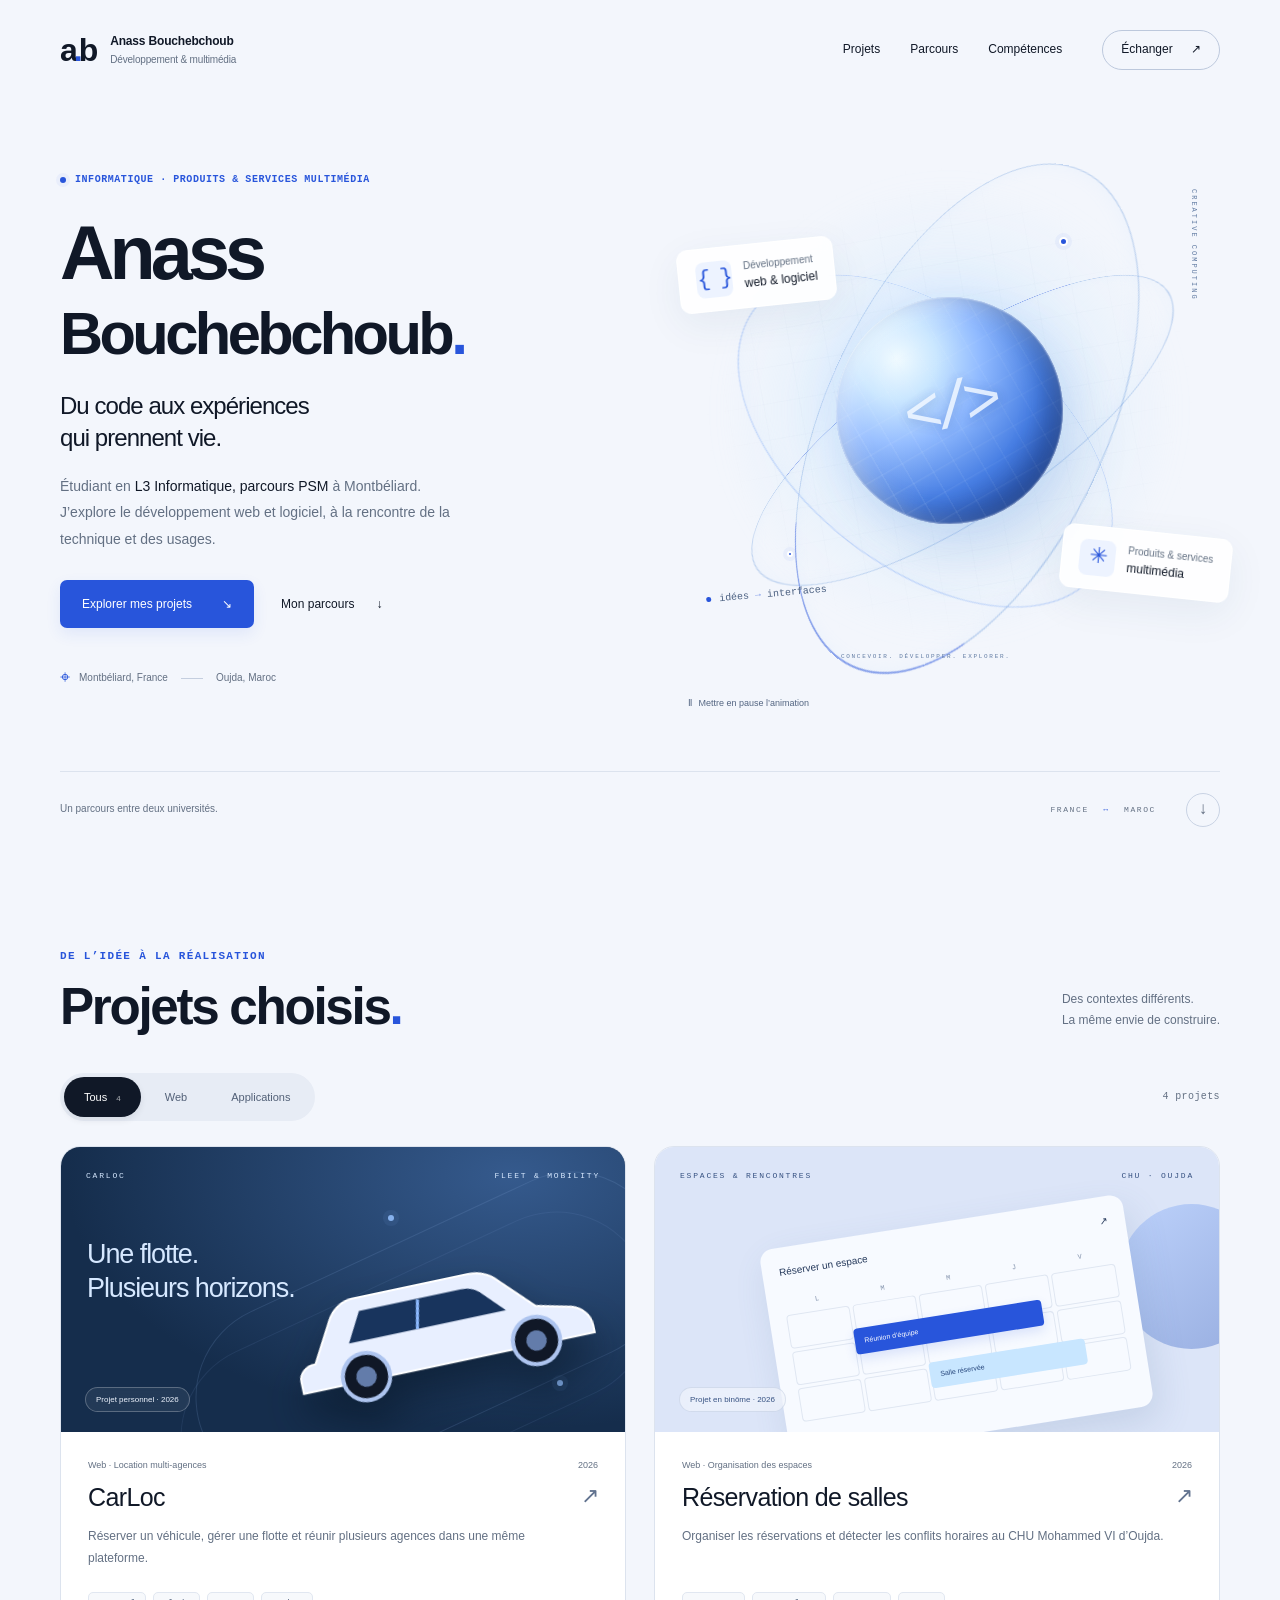
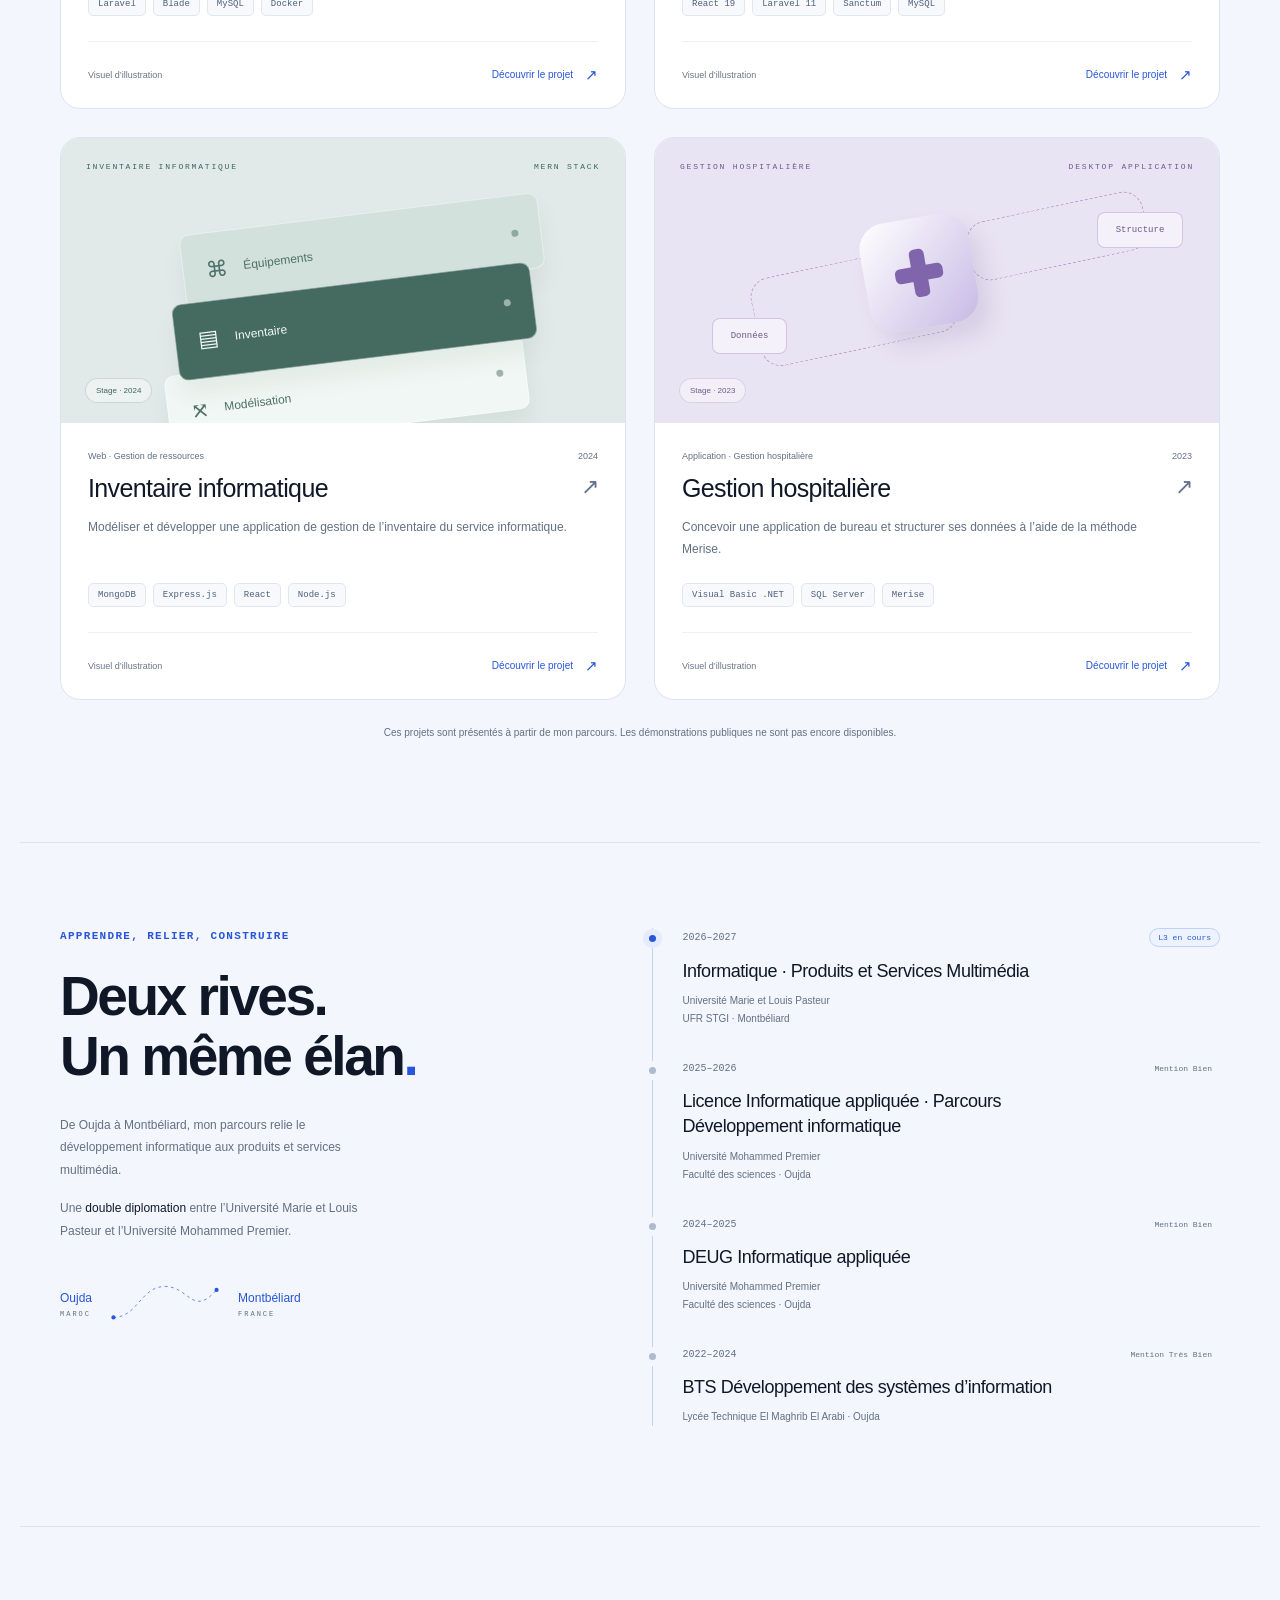
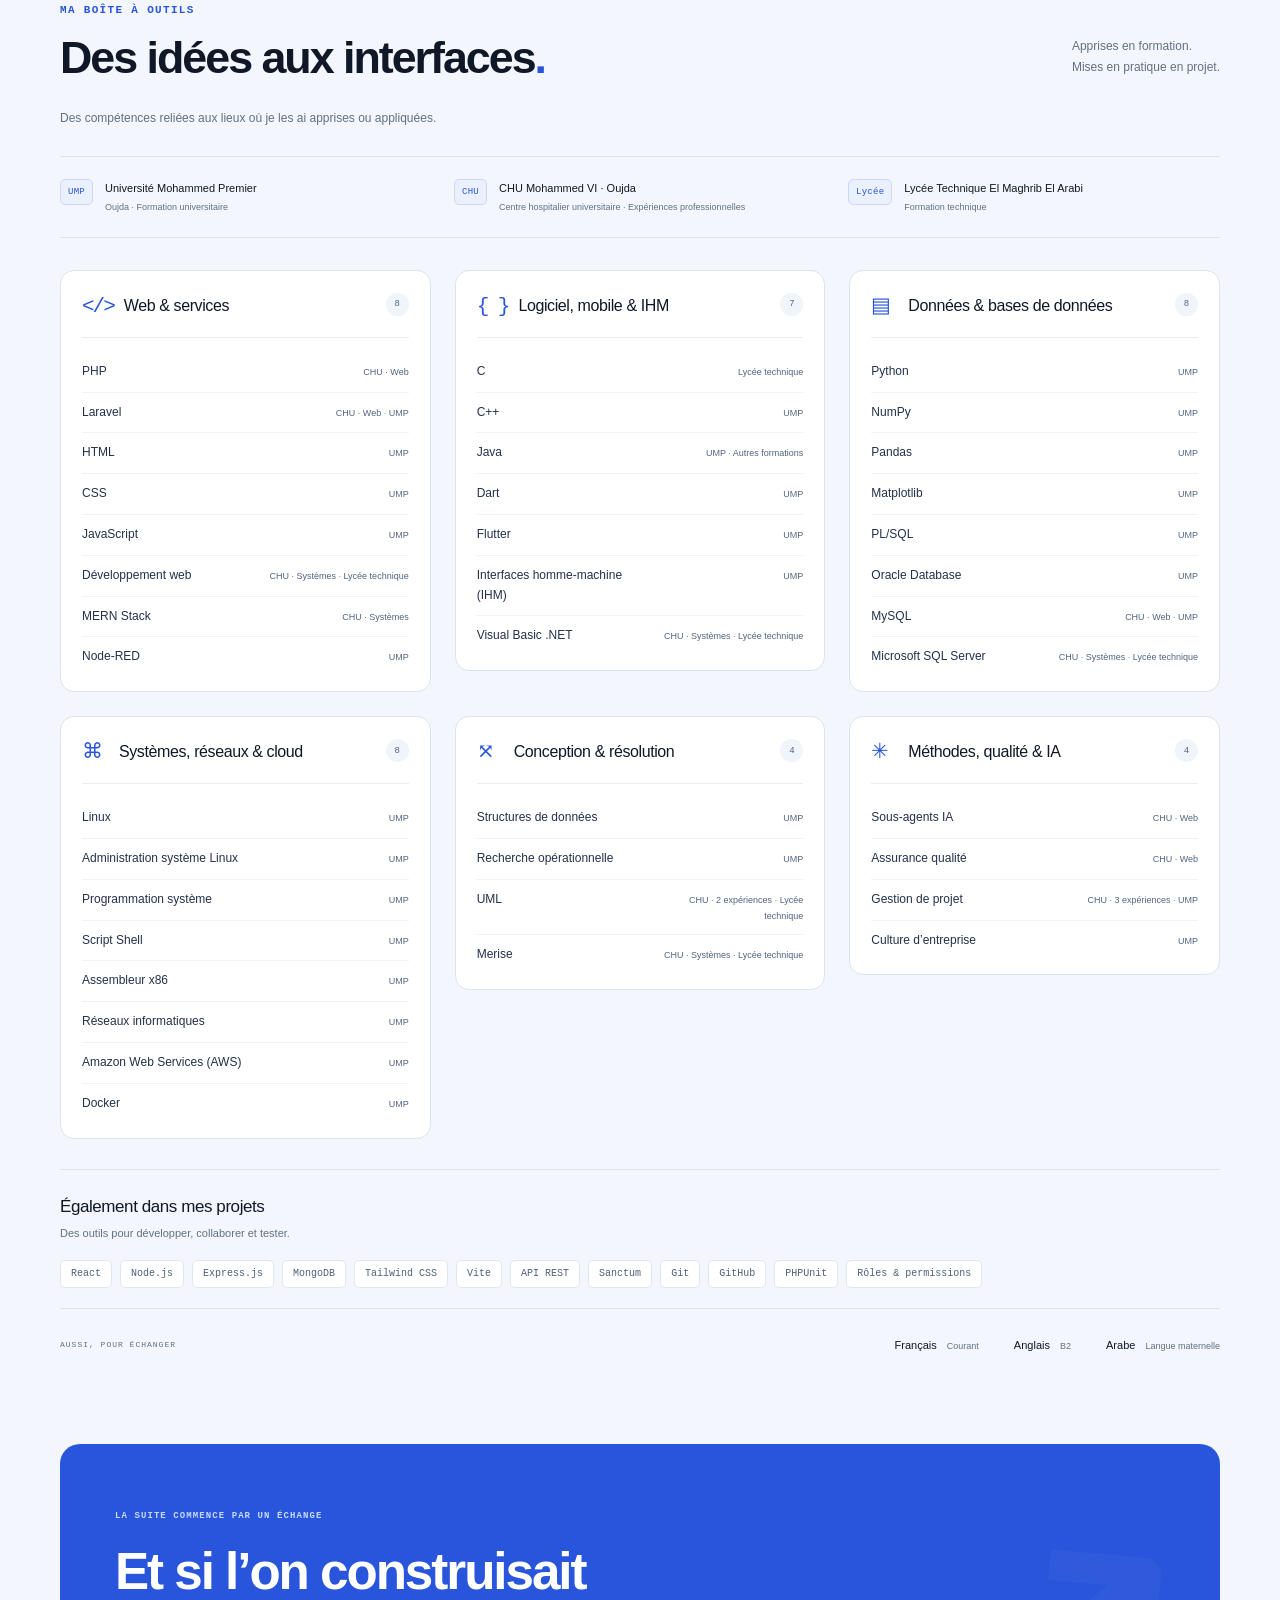
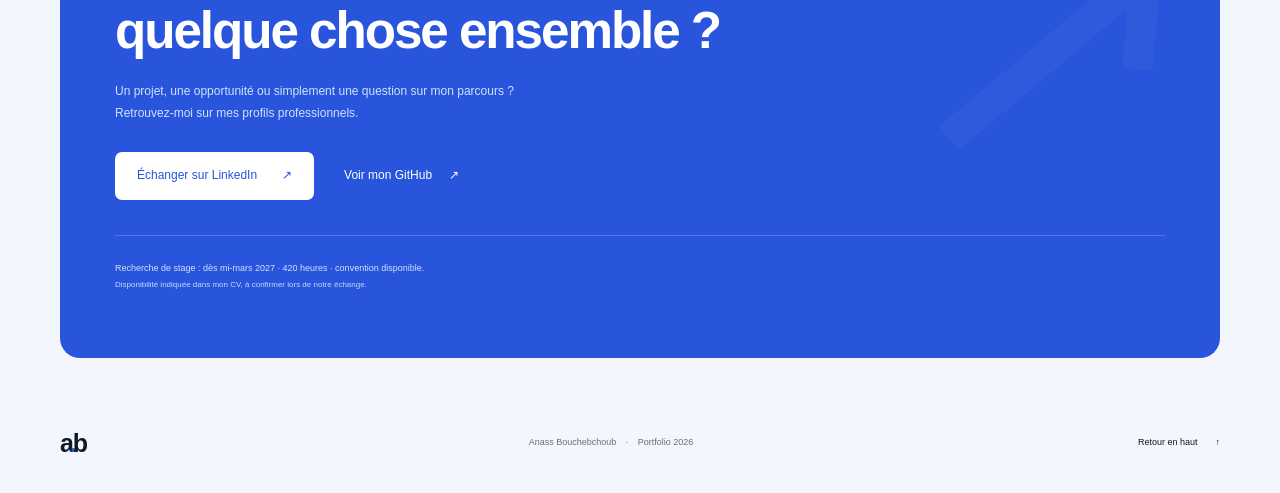
==== commit c17f6c4b: "Expand skills with education and professional contexts" ====
--- a/index.html
+++ b/index.html
@@ -53,25 +53,25 @@
         <article class="project-card" data-category="web">
           <div class="project-visual carloc-visual" aria-hidden="true"><div class="visual-topline"><span>CARLOC</span><span>FLEET & MOBILITY</span></div><div class="road road-one"></div><div class="road road-two"></div><div class="road-dot dot-a"></div><div class="road-dot dot-b"></div><div class="car-drawing"><svg viewBox="0 0 340 140" fill="none"><path d="m43 91 22-39c5-9 15-16 26-16h114c11 0 21 4 28 12l31 32 34 8c10 3 17 12 17 22v7H26v-12c0-8 7-14 17-14Z" fill="#e8efff" stroke="#fff" stroke-width="2"/><path d="m79 78 16-29h101c8 0 15 3 20 9l19 20H79Z" fill="#18345d"/><path d="m153 50-6 28" stroke="#8dbaff" stroke-width="3"/><circle cx="89" cy="113" r="23" fill="#101827" stroke="#adc4ef" stroke-width="4"/><circle cx="89" cy="113" r="10" fill="#637caa"/><circle cx="258" cy="113" r="23" fill="#101827" stroke="#adc4ef" stroke-width="4"/><circle cx="258" cy="113" r="10" fill="#637caa"/></svg></div><div class="visual-label">Une flotte.<br>Plusieurs horizons.</div><span class="visual-chip">Projet personnel · 2026</span></div>
           <div class="project-body"><div class="project-meta"><span>Web · Location multi-agences</span><span>2026</span></div><h3>CarLoc <span aria-hidden="true">↗</span></h3><p>Réserver un véhicule, gérer une flotte et réunir plusieurs agences dans une même plateforme.</p><ul class="tags" aria-label="Technologies"><li>Laravel</li><li>Blade</li><li>MySQL</li><li>Docker</li></ul><div class="project-footer"><span>Visuel d’illustration</span><button class="project-open js-only" aria-label="Découvrir CarLoc">Découvrir le projet <span aria-hidden="true">↗</span></button></div></div>
-          <div class="project-details" hidden><p class="detail-eyebrow">Projet personnel · 2026</p><p>Plateforme de location de voitures multi-agences. <strong>Réalisé seul.</strong></p><h3>Ce que le projet réunit</h3><ul><li>Réservations et gestion de flotte</li><li>Authentification et gestion des rôles</li><li>Tableaux de bord</li></ul><h3>Technologies</h3><p>Laravel, Blade, MySQL, Tailwind CSS, Vite, Docker Compose.</p><p class="demo-status">Démonstration publique non disponible. Aucun dépôt spécifique fourni pour ce portfolio.</p><p class="source-note">Présentation issue du CV. Le visuel est une illustration, pas une capture de l’application.</p></div>
+          <div class="project-details" hidden><p class="detail-eyebrow">Projet personnel · 2026</p><p>Plateforme de location de voitures multi-agences. <strong>Réalisé seul.</strong></p><h3>Ce que le projet réunit</h3><ul><li>Réservations et gestion de flotte</li><li>Authentification et gestion des rôles</li><li>Tableaux de bord</li></ul><h3>Technologies</h3><p>Laravel, Blade, MySQL, Tailwind CSS, Vite, Docker Compose.</p><p class="demo-status">Démonstration publique non disponible. Aucun dépôt spécifique fourni pour ce portfolio.</p></div>
         </article>
 
         <article class="project-card" data-category="web">
           <div class="project-visual booking-visual" aria-hidden="true"><div class="visual-topline"><span>ESPACES & RENCONTRES</span><span>CHU · OUJDA</span></div><div class="calendar-art"><div class="calendar-head"><span>Réserver un espace</span><span>↗</span></div><div class="calendar-days"><span>L</span><span>M</span><span>M</span><span>J</span><span>V</span></div><div class="calendar-grid"><i></i><i></i><i></i><i></i><i></i><i></i><i></i><i></i><i></i><i></i><i></i><i></i><i></i><i></i><i></i></div><span class="calendar-event event-one">Réunion d’équipe</span><span class="calendar-event event-two">Salle réservée</span></div><div class="booking-orb"></div><span class="visual-chip">Projet en binôme · 2026</span></div>
           <div class="project-body"><div class="project-meta"><span>Web · Organisation des espaces</span><span>2026</span></div><h3>Réservation de salles <span aria-hidden="true">↗</span></h3><p>Organiser les réservations et détecter les conflits horaires au CHU Mohammed VI d’Oujda.</p><ul class="tags" aria-label="Technologies"><li>React 19</li><li>Laravel 11</li><li>Sanctum</li><li>MySQL</li></ul><div class="project-footer"><span>Visuel d’illustration</span><button class="project-open js-only" aria-label="Découvrir Réservation de salles">Découvrir le projet <span aria-hidden="true">↗</span></button></div></div>
-          <div class="project-details" hidden><p class="detail-eyebrow">Stage · CHU Mohammed VI, Oujda · Juillet–août 2026</p><p>Application de réservation de salles. <strong>Projet réalisé en binôme.</strong></p><h3>Ce que le projet réunit</h3><ul><li>Détection des conflits horaires et validation des demandes</li><li>Droits d’accès et notifications par e-mail</li><li>Interface bilingue et responsive</li><li>Contribution aux tests PHPUnit</li></ul><h3>Technologies</h3><p>Laravel 11, React 19, Sanctum, MySQL 8, PHPUnit.</p><p class="demo-status">Démonstration publique non disponible. Aucun dépôt spécifique fourni pour ce portfolio.</p><p class="source-note">Présentation issue du CV. Le visuel est une illustration, pas une capture de l’application.</p></div>
+          <div class="project-details" hidden><p class="detail-eyebrow">Stage · CHU Mohammed VI, Oujda · Juillet–août 2026</p><p>Application de réservation de salles. <strong>Projet réalisé en binôme.</strong></p><h3>Ce que le projet réunit</h3><ul><li>Détection des conflits horaires et validation des demandes</li><li>Droits d’accès et notifications par e-mail</li><li>Interface bilingue et responsive</li><li>Contribution aux tests PHPUnit</li></ul><h3>Technologies</h3><p>Laravel 11, React 19, Sanctum, MySQL 8, PHPUnit.</p><p class="demo-status">Démonstration publique non disponible. Aucun dépôt spécifique fourni pour ce portfolio.</p></div>
         </article>
 
         <article class="project-card" data-category="web">
           <div class="project-visual inventory-visual" aria-hidden="true"><div class="visual-topline"><span>INVENTAIRE INFORMATIQUE</span><span>MERN STACK</span></div><div class="inventory-stack"><div class="inventory-tile tile-one"><span>⌘</span><span>Équipements</span><i></i></div><div class="inventory-tile tile-two"><span>▤</span><span>Inventaire</span><i></i></div><div class="inventory-tile tile-three"><span>⤧</span><span>Modélisation</span><i></i></div></div><span class="visual-chip">Stage · 2024</span></div>
           <div class="project-body"><div class="project-meta"><span>Web · Gestion de ressources</span><span>2024</span></div><h3>Inventaire informatique <span aria-hidden="true">↗</span></h3><p>Modéliser et développer une application de gestion de l’inventaire du service informatique.</p><ul class="tags" aria-label="Technologies"><li>MongoDB</li><li>Express.js</li><li>React</li><li>Node.js</li></ul><div class="project-footer"><span>Visuel d’illustration</span><button class="project-open js-only" aria-label="Découvrir Inventaire informatique">Découvrir le projet <span aria-hidden="true">↗</span></button></div></div>
-          <div class="project-details" hidden><p class="detail-eyebrow">Stage · CHU Mohammed VI, Oujda · Mai–juin 2024</p><p><strong>Conception et développement</strong> d’une application web de gestion de l’inventaire du service informatique.</p><h3>Ce que le projet réunit</h3><ul><li>Gestion de l’inventaire informatique</li><li>Modélisation UML</li></ul><h3>Technologies</h3><p>MongoDB, Express.js, React, Node.js, UML.</p><p class="demo-status">Démonstration publique non disponible. Aucun dépôt spécifique fourni pour ce portfolio.</p><p class="source-note">Présentation issue du CV. Le visuel est une illustration, pas une capture de l’application.</p></div>
+          <div class="project-details" hidden><p class="detail-eyebrow">Stage · CHU Mohammed VI, Oujda · Mai–juin 2024</p><p><strong>Conception et développement</strong> d’une application web de gestion de l’inventaire du service informatique.</p><h3>Ce que le projet réunit</h3><ul><li>Gestion de l’inventaire informatique</li><li>Modélisation UML</li></ul><h3>Technologies</h3><p>MongoDB, Express.js, React, Node.js, UML.</p><p class="demo-status">Démonstration publique non disponible. Aucun dépôt spécifique fourni pour ce portfolio.</p></div>
         </article>
 
         <article class="project-card" data-category="app">
           <div class="project-visual hospital-visual" aria-hidden="true"><div class="visual-topline"><span>GESTION HOSPITALIÈRE</span><span>DESKTOP APPLICATION</span></div><div class="hospital-art"><div class="hospital-cross"><span></span><span></span></div><div class="data-path path-one"></div><div class="data-path path-two"></div><div class="data-node node-one">Données</div><div class="data-node node-two">Structure</div></div><span class="visual-chip">Stage · 2023</span></div>
           <div class="project-body"><div class="project-meta"><span>Application · Gestion hospitalière</span><span>2023</span></div><h3>Gestion hospitalière <span aria-hidden="true">↗</span></h3><p>Concevoir une application de bureau et structurer ses données à l’aide de la méthode Merise.</p><ul class="tags" aria-label="Technologies"><li>Visual Basic .NET</li><li>SQL Server</li><li>Merise</li></ul><div class="project-footer"><span>Visuel d’illustration</span><button class="project-open js-only" aria-label="Découvrir Gestion hospitalière">Découvrir le projet <span aria-hidden="true">↗</span></button></div></div>
-          <div class="project-details" hidden><p class="detail-eyebrow">Stage · CHU Mohammed VI, Oujda · Juillet 2023</p><p><strong>Réalisation d’une application de bureau</strong> de gestion hospitalière.</p><h3>Ce que le projet réunit</h3><ul><li>Application de bureau</li><li>Structuration des données et fonctionnalités avec Merise</li></ul><h3>Technologies</h3><p>Visual Basic .NET, SQL Server, Merise.</p><p class="demo-status">Démonstration publique non disponible. Aucun dépôt spécifique fourni pour ce portfolio.</p><p class="source-note">Présentation issue du CV. Le visuel est une illustration, pas une capture de l’application.</p></div>
+          <div class="project-details" hidden><p class="detail-eyebrow">Stage · CHU Mohammed VI, Oujda · Juillet 2023</p><p><strong>Réalisation d’une application de bureau</strong> de gestion hospitalière.</p><h3>Ce que le projet réunit</h3><ul><li>Application de bureau</li><li>Structuration des données et fonctionnalités avec Merise</li></ul><h3>Technologies</h3><p>Visual Basic .NET, SQL Server, Merise.</p><p class="demo-status">Démonstration publique non disponible. Aucun dépôt spécifique fourni pour ce portfolio.</p></div>
         </article>
       </div>
       <p class="projects-note">Ces projets sont présentés à partir de mon parcours. Les démonstrations publiques ne sont pas encore disponibles.</p>
@@ -82,7 +82,104 @@
       <ol class="timeline"><li><div class="timeline-date">2026–2027 <span class="current-label">L3 en cours</span></div><h3>Informatique · Produits et Services Multimédia</h3><p>Université Marie et Louis Pasteur<br>UFR STGI · Montbéliard</p></li><li><div class="timeline-date">2025–2026 <span>Mention Bien</span></div><h3>Licence Informatique appliquée · Parcours Développement informatique</h3><p>Université Mohammed Premier<br>Faculté des sciences · Oujda</p></li><li><div class="timeline-date">2024–2025 <span>Mention Bien</span></div><h3>DEUG Informatique appliquée</h3><p>Université Mohammed Premier<br>Faculté des sciences · Oujda</p></li><li><div class="timeline-date">2022–2024 <span>Mention Très Bien</span></div><h3>BTS Développement des systèmes d’information</h3><p>Lycée Technique El Maghrib El Arabi · Oujda</p></li></ol>
     </section>
 
-    <section class="skills-section section-shell" id="competences" aria-labelledby="skills-title"><div class="section-heading"><div><p class="eyebrow">Ma boîte à outils</p><h2 id="skills-title">Des idées aux interfaces<span class="accent">.</span></h2></div><p>Les technologies que j’utilise<br>au fil de mes projets.</p></div><div class="skill-grid"><div class="skill-group"><span class="skill-symbol" aria-hidden="true">&lt;/&gt;</span><h3>Développement web</h3><ul><li>PHP & Laravel</li><li>React & JavaScript</li><li>Tailwind CSS & Vite</li><li>API REST & Sanctum</li></ul></div><div class="skill-group"><span class="skill-symbol" aria-hidden="true">▤</span><h3>Données & logiciel</h3><ul><li>MySQL & SQL Server</li><li>MongoDB</li><li>Node.js & Express.js</li><li>Visual Basic .NET</li></ul></div><div class="skill-group"><span class="skill-symbol" aria-hidden="true">⤧</span><h3>Méthodes & outils</h3><ul><li>UML & Merise</li><li>Git & GitHub</li><li>Tests PHPUnit</li><li>Rôles & permissions</li></ul></div></div><div class="language-line"><span class="mono">AUSSI, POUR ÉCHANGER</span><span>Français <small>Courant</small></span><span>Anglais <small>B2</small></span><span>Arabe <small>Langue maternelle</small></span></div></section>
+    <section class="skills-section section-shell" id="competences" aria-labelledby="skills-title">
+      <div class="section-heading">
+        <div><p class="eyebrow">Ma boîte à outils</p><h2 id="skills-title">Des idées aux interfaces<span class="accent">.</span></h2></div>
+        <p>Apprises en formation.<br>Mises en pratique en projet.</p>
+      </div>
+      <p class="skills-caption">Des compétences reliées aux lieux où je les ai apprises ou appliquées.</p>
+      <dl class="skills-sources" aria-label="Lieux d’apprentissage et de pratique">
+        <div><dt>UMP</dt><dd class="source-name">Université Mohammed Premier<span>Oujda · Formation universitaire</span></dd></div>
+        <div><dt>CHU</dt><dd class="source-name">CHU Mohammed VI · Oujda<span>Centre hospitalier universitaire · Expériences professionnelles</span></dd></div>
+        <div><dt>Lycée</dt><dd class="source-name">Lycée Technique El Maghrib El Arabi<span>Formation technique</span></dd></div>
+      </dl>
+      <div class="skills-catalog">
+        <section class="skill-category" aria-labelledby="skill-category-web">
+          <div class="skill-category-heading"><span class="skill-category-icon" aria-hidden="true">&lt;/&gt;</span><h3 id="skill-category-web">Web &amp; services</h3><span class="skill-category-count" aria-label="8 compétences">8</span></div>
+          <ul>
+            <li class="skill-entry" data-contexts="chu_web"><span class="skill-name">PHP</span><span class="skill-origin"><abbr title="CHU Mohammed VI · Oujda — Développement web">CHU · Web</abbr></span></li>
+            <li class="skill-entry" data-contexts="chu_web ump"><span class="skill-name">Laravel</span><span class="skill-origin"><abbr title="CHU Mohammed VI · Oujda — Développement web">CHU · Web</abbr><span class="origin-separator" aria-hidden="true"> · </span><abbr title="Université Mohammed Premier · Oujda">UMP</abbr></span></li>
+            <li class="skill-entry" data-contexts="ump"><span class="skill-name">HTML</span><span class="skill-origin"><abbr title="Université Mohammed Premier · Oujda">UMP</abbr></span></li>
+            <li class="skill-entry" data-contexts="ump"><span class="skill-name">CSS</span><span class="skill-origin"><abbr title="Université Mohammed Premier · Oujda">UMP</abbr></span></li>
+            <li class="skill-entry" data-contexts="ump"><span class="skill-name">JavaScript</span><span class="skill-origin"><abbr title="Université Mohammed Premier · Oujda">UMP</abbr></span></li>
+            <li class="skill-entry" data-contexts="chu_systems lycee"><span class="skill-name">Développement web</span><span class="skill-origin"><abbr title="CHU Mohammed VI · Oujda — Développement de systèmes informatiques">CHU · Systèmes</abbr><span class="origin-separator" aria-hidden="true"> · </span><abbr title="Lycée Technique El Maghrib El Arabi">Lycée technique</abbr></span></li>
+            <li class="skill-entry" data-contexts="chu_systems"><span class="skill-name">MERN Stack</span><span class="skill-origin"><abbr title="CHU Mohammed VI · Oujda — Développement de systèmes informatiques">CHU · Systèmes</abbr></span></li>
+            <li class="skill-entry" data-contexts="ump"><span class="skill-name">Node-RED</span><span class="skill-origin"><abbr title="Université Mohammed Premier · Oujda">UMP</abbr></span></li>
+          </ul>
+        </section>
+        <section class="skill-category" aria-labelledby="skill-category-software">
+          <div class="skill-category-heading"><span class="skill-category-icon" aria-hidden="true">{ }</span><h3 id="skill-category-software">Logiciel, mobile &amp; IHM</h3><span class="skill-category-count" aria-label="7 compétences">7</span></div>
+          <ul>
+            <li class="skill-entry" data-contexts="lycee"><span class="skill-name">C</span><span class="skill-origin"><abbr title="Lycée Technique El Maghrib El Arabi">Lycée technique</abbr></span></li>
+            <li class="skill-entry" data-contexts="ump"><span class="skill-name">C++</span><span class="skill-origin"><abbr title="Université Mohammed Premier · Oujda">UMP</abbr></span></li>
+            <li class="skill-entry" data-contexts="ump other_training"><span class="skill-name">Java</span><span class="skill-origin"><abbr title="Université Mohammed Premier · Oujda">UMP</abbr><span class="origin-separator" aria-hidden="true"> · </span><abbr title="Autre école mentionnée, établissement non précisé">Autres formations</abbr></span></li>
+            <li class="skill-entry" data-contexts="ump"><span class="skill-name">Dart</span><span class="skill-origin"><abbr title="Université Mohammed Premier · Oujda">UMP</abbr></span></li>
+            <li class="skill-entry" data-contexts="ump"><span class="skill-name">Flutter</span><span class="skill-origin"><abbr title="Université Mohammed Premier · Oujda">UMP</abbr></span></li>
+            <li class="skill-entry" data-contexts="ump"><span class="skill-name">Interfaces homme-machine (IHM)</span><span class="skill-origin"><abbr title="Université Mohammed Premier · Oujda">UMP</abbr></span></li>
+            <li class="skill-entry" data-contexts="chu_systems lycee"><span class="skill-name">Visual Basic .NET</span><span class="skill-origin"><abbr title="CHU Mohammed VI · Oujda — Développement de systèmes informatiques">CHU · Systèmes</abbr><span class="origin-separator" aria-hidden="true"> · </span><abbr title="Lycée Technique El Maghrib El Arabi">Lycée technique</abbr></span></li>
+          </ul>
+        </section>
+        <section class="skill-category" aria-labelledby="skill-category-data">
+          <div class="skill-category-heading"><span class="skill-category-icon" aria-hidden="true">▤</span><h3 id="skill-category-data">Données &amp; bases de données</h3><span class="skill-category-count" aria-label="8 compétences">8</span></div>
+          <ul>
+            <li class="skill-entry" data-contexts="ump"><span class="skill-name">Python</span><span class="skill-origin"><abbr title="Université Mohammed Premier · Oujda">UMP</abbr></span></li>
+            <li class="skill-entry" data-contexts="ump"><span class="skill-name">NumPy</span><span class="skill-origin"><abbr title="Université Mohammed Premier · Oujda">UMP</abbr></span></li>
+            <li class="skill-entry" data-contexts="ump"><span class="skill-name">Pandas</span><span class="skill-origin"><abbr title="Université Mohammed Premier · Oujda">UMP</abbr></span></li>
+            <li class="skill-entry" data-contexts="ump"><span class="skill-name">Matplotlib</span><span class="skill-origin"><abbr title="Université Mohammed Premier · Oujda">UMP</abbr></span></li>
+            <li class="skill-entry" data-contexts="ump"><span class="skill-name">PL/SQL</span><span class="skill-origin"><abbr title="Université Mohammed Premier · Oujda">UMP</abbr></span></li>
+            <li class="skill-entry" data-contexts="ump"><span class="skill-name">Oracle Database</span><span class="skill-origin"><abbr title="Université Mohammed Premier · Oujda">UMP</abbr></span></li>
+            <li class="skill-entry" data-contexts="chu_web ump"><span class="skill-name">MySQL</span><span class="skill-origin"><abbr title="CHU Mohammed VI · Oujda — Développement web">CHU · Web</abbr><span class="origin-separator" aria-hidden="true"> · </span><abbr title="Université Mohammed Premier · Oujda">UMP</abbr></span></li>
+            <li class="skill-entry" data-contexts="chu_systems lycee"><span class="skill-name">Microsoft SQL Server</span><span class="skill-origin"><abbr title="CHU Mohammed VI · Oujda — Développement de systèmes informatiques">CHU · Systèmes</abbr><span class="origin-separator" aria-hidden="true"> · </span><abbr title="Lycée Technique El Maghrib El Arabi">Lycée technique</abbr></span></li>
+          </ul>
+        </section>
+        <section class="skill-category" aria-labelledby="skill-category-systems">
+          <div class="skill-category-heading"><span class="skill-category-icon" aria-hidden="true">⌘</span><h3 id="skill-category-systems">Systèmes, réseaux &amp; cloud</h3><span class="skill-category-count" aria-label="8 compétences">8</span></div>
+          <ul>
+            <li class="skill-entry" data-contexts="ump"><span class="skill-name">Linux</span><span class="skill-origin"><abbr title="Université Mohammed Premier · Oujda">UMP</abbr></span></li>
+            <li class="skill-entry" data-contexts="ump"><span class="skill-name">Administration système Linux</span><span class="skill-origin"><abbr title="Université Mohammed Premier · Oujda">UMP</abbr></span></li>
+            <li class="skill-entry" data-contexts="ump"><span class="skill-name">Programmation système</span><span class="skill-origin"><abbr title="Université Mohammed Premier · Oujda">UMP</abbr></span></li>
+            <li class="skill-entry" data-contexts="ump"><span class="skill-name">Script Shell</span><span class="skill-origin"><abbr title="Université Mohammed Premier · Oujda">UMP</abbr></span></li>
+            <li class="skill-entry" data-contexts="ump"><span class="skill-name">Assembleur x86</span><span class="skill-origin"><abbr title="Université Mohammed Premier · Oujda">UMP</abbr></span></li>
+            <li class="skill-entry" data-contexts="ump"><span class="skill-name">Réseaux informatiques</span><span class="skill-origin"><abbr title="Université Mohammed Premier · Oujda">UMP</abbr></span></li>
+            <li class="skill-entry" data-contexts="ump"><span class="skill-name">Amazon Web Services (AWS)</span><span class="skill-origin"><abbr title="Université Mohammed Premier · Oujda">UMP</abbr></span></li>
+            <li class="skill-entry" data-contexts="ump"><span class="skill-name">Docker</span><span class="skill-origin"><abbr title="Université Mohammed Premier · Oujda">UMP</abbr></span></li>
+          </ul>
+        </section>
+        <section class="skill-category" aria-labelledby="skill-category-design">
+          <div class="skill-category-heading"><span class="skill-category-icon" aria-hidden="true">⤧</span><h3 id="skill-category-design">Conception &amp; résolution</h3><span class="skill-category-count" aria-label="4 compétences">4</span></div>
+          <ul>
+            <li class="skill-entry" data-contexts="ump"><span class="skill-name">Structures de données</span><span class="skill-origin"><abbr title="Université Mohammed Premier · Oujda">UMP</abbr></span></li>
+            <li class="skill-entry" data-contexts="ump"><span class="skill-name">Recherche opérationnelle</span><span class="skill-origin"><abbr title="Université Mohammed Premier · Oujda">UMP</abbr></span></li>
+            <li class="skill-entry" data-contexts="chu_two lycee"><span class="skill-name">UML</span><span class="skill-origin"><abbr title="CHU Mohammed VI · Oujda — 2 expériences">CHU · 2 expériences</abbr><span class="origin-separator" aria-hidden="true"> · </span><abbr title="Lycée Technique El Maghrib El Arabi">Lycée technique</abbr></span></li>
+            <li class="skill-entry" data-contexts="chu_systems lycee"><span class="skill-name">Merise</span><span class="skill-origin"><abbr title="CHU Mohammed VI · Oujda — Développement de systèmes informatiques">CHU · Systèmes</abbr><span class="origin-separator" aria-hidden="true"> · </span><abbr title="Lycée Technique El Maghrib El Arabi">Lycée technique</abbr></span></li>
+          </ul>
+        </section>
+        <section class="skill-category" aria-labelledby="skill-category-methods">
+          <div class="skill-category-heading"><span class="skill-category-icon" aria-hidden="true">✳</span><h3 id="skill-category-methods">Méthodes, qualité &amp; IA</h3><span class="skill-category-count" aria-label="4 compétences">4</span></div>
+          <ul>
+            <li class="skill-entry" data-contexts="chu_web"><span class="skill-name">Sous-agents IA</span><span class="skill-origin"><abbr title="CHU Mohammed VI · Oujda — Développement web">CHU · Web</abbr></span></li>
+            <li class="skill-entry" data-contexts="chu_web"><span class="skill-name">Assurance qualité</span><span class="skill-origin"><abbr title="CHU Mohammed VI · Oujda — Développement web">CHU · Web</abbr></span></li>
+            <li class="skill-entry" data-contexts="chu_three ump"><span class="skill-name">Gestion de projet</span><span class="skill-origin"><abbr title="CHU Mohammed VI · Oujda — 3 expériences">CHU · 3 expériences</abbr><span class="origin-separator" aria-hidden="true"> · </span><abbr title="Université Mohammed Premier · Oujda">UMP</abbr></span></li>
+            <li class="skill-entry" data-contexts="ump"><span class="skill-name">Culture d’entreprise</span><span class="skill-origin"><abbr title="Université Mohammed Premier · Oujda">UMP</abbr></span></li>
+          </ul>
+        </section>
+      </div>
+      <div class="skills-practice"><h3>Également dans mes projets</h3><p>Des outils pour développer, collaborer et tester.</p><ul class="tags" aria-label="Autres outils utilisés dans les projets">
+        <li>React</li>
+        <li>Node.js</li>
+        <li>Express.js</li>
+        <li>MongoDB</li>
+        <li>Tailwind CSS</li>
+        <li>Vite</li>
+        <li>API REST</li>
+        <li>Sanctum</li>
+        <li>Git</li>
+        <li>GitHub</li>
+        <li>PHPUnit</li>
+        <li>Rôles &amp; permissions</li>
+      </ul></div>
+      <div class="language-line"><span class="mono">AUSSI, POUR ÉCHANGER</span><span>Français <small>Courant</small></span><span>Anglais <small>B2</small></span><span>Arabe <small>Langue maternelle</small></span></div>
+    </section>
 
     <section class="contact-section section-shell" id="contact" aria-labelledby="contact-title"><div class="contact-decoration" aria-hidden="true">↗</div><p class="eyebrow">La suite commence par un échange</p><h2 id="contact-title">Et si l’on construisait<br>quelque chose ensemble ?</h2><p>Un projet, une opportunité ou simplement une question sur mon parcours ? Retrouvez-moi sur mes profils professionnels.</p><div class="contact-links"><a class="button button-light" href="https://www.linkedin.com/in/anas-bouchebchoub/" target="_blank" rel="noopener noreferrer">Échanger sur LinkedIn <span aria-hidden="true">↗</span><span class="sr-only"> (nouvel onglet)</span></a><a class="contact-github" href="https://github.com/an4ssbou" target="_blank" rel="noopener noreferrer">Voir mon GitHub <span aria-hidden="true">↗</span><span class="sr-only"> (nouvel onglet)</span></a></div><p class="internship-note">Recherche de stage : dès mi-mars 2027 · 420 heures · convention disponible.<br><span>Disponibilité indiquée dans mon CV, à confirmer lors de notre échange.</span></p></section>
   </main>
--- a/styles.css
+++ b/styles.css
@@ -18,3 +18,32 @@
 @media(max-width:720px){html{scroll-padding-top:25px}.section-shell{padding-inline:24px}.site-header{height:auto;min-height:85px;padding:19px 24px;flex-wrap:wrap;gap:15px}.brand-caption{display:block;font-size:10px}.brand-caption small{font-size:8px}.brand-mark{font-size:28px}.brand{gap:12px}#main-nav{width:100%;justify-content:space-between;gap:8px;font-size:11px;padding-top:8px}#main-nav .nav-contact{padding:9px 12px;margin:0}.nav-contact span{margin-left:6px}.js .menu-toggle{display:inline-flex!important;align-items:center;gap:10px;font-size:11px;min-height:44px;padding:6px 11px;border:1px solid #cbd5e7;border-radius:6px;background:transparent}.menu-icon{font-size:15px}.js #main-nav{display:none}.js #main-nav.is-open{display:flex}.hero{padding-top:35px;min-height:0;display:flex;flex-direction:column;align-items:stretch}.hero-copy .eyebrow{font-size:8px;letter-spacing:.06em}h1{font-size:clamp(3rem,10.5vw,5rem);margin:25px 0 22px}h1>span:not(.title-dot){font-size:.85em}.hero-thesis{font-size:24px}.hero-description{font-size:13px;max-width:490px}.hero-actions{gap:25px;margin-top:25px}.button{padding:14px 18px;font-size:11px;gap:20px}.text-link{font-size:11px;gap:15px}.hero-location{font-size:9px;margin-top:25px}.hero-art-shell{max-width:440px;margin:5px auto 0}.orbital-art{aspect-ratio:1.2}.core{top:26%;left:30%;width:40%}.ring-one{inset:9% 4%}.ring-two{inset:9% 12%}.ring-three{inset:15% 1%}.label-web{top:18%;left:2%}.label-media{bottom:15%;right:0}.orbit-label{padding:11px 13px;font-size:8px}.orbit-label strong{font-size:10px}.coord-top{top:6%;font-size:6px}.coord-bottom{font-size:5px;bottom:3%}.floating-code{font-size:8px;bottom:15%;left:7%}.core-symbol{font-size:46px}.motion-control{font-size:8px;margin-top:-5px}.hero-bottom{gap:15px;margin-top:22px;padding-block:19px;font-size:8px}.hero-bottom .mono{font-size:6px;letter-spacing:.7px}.hero-bottom .mono span{padding-inline:3px}.hero-bottom>a{display:none}.projects-section{padding-top:60px;padding-bottom:65px}.section-heading{align-items:flex-start;flex-direction:column;gap:17px}.section-heading h2{font-size:34px}.section-heading .eyebrow{font-size:9px;margin-bottom:10px}.section-heading>p{font-size:11px}.section-heading>p br{display:none}.projects-toolbar{margin-top:25px;margin-bottom:21px;gap:10px}.filters{gap:1px;padding:3px}.filters button{padding:8px 13px;font-size:10px;min-height:40px}.filters button span{margin-left:3px}#project-count{font-size:8px}.project-grid{grid-template-columns:1fr;gap:25px}.project-visual{height:260px}.project-body{padding:23px 23px 0}.project-body h3{font-size:24px}.project-body>p{min-height:0;font-size:12px}.project-footer{flex-wrap:nowrap;min-height:65px}.project-open{font-size:10px}.projects-note{font-size:9px;text-align:left;margin-top:20px}.visual-label{font-size:24px}.calendar-art{top:24%;left:20%;width:65%}.journey-section{display:block;padding-top:55px;padding-bottom:65px}.journey-intro h2{font-size:42px}.journey-intro>p:not(.eyebrow){max-width:450px;font-size:12px}.journey-map{margin-top:30px;max-width:300px;margin-bottom:48px}.journey-map svg{width:100px}.timeline{margin-left:4px}.timeline li{padding-left:24px;padding-bottom:30px}.timeline h3{font-size:18px}.timeline-date{font-size:10px}.skills-section{padding-top:55px;padding-bottom:60px}.skills-section h2{font-size:33px}.skill-grid{grid-template-columns:1fr;margin-top:28px;border-bottom:0}.skill-group,.skill-group+.skill-group{padding:24px 0 25px;border:0;border-bottom:1px solid var(--line);display:grid;grid-template-columns:40px 1fr;column-gap:13px;align-items:center}.skill-symbol{font-size:21px}.skill-group h3{margin:0 0 7px;font-size:18px}.skill-group ul{grid-column:2;font-size:11px;line-height:2.2}.language-line{gap:13px 22px;margin-top:25px;font-size:10px}.language-line .mono{width:100%;margin-bottom:2px}.language-line small{font-size:8px;margin-left:5px}.contact-section{width:calc(100% - 32px);padding:42px 26px;border-radius:15px;margin-bottom:15px}.contact-section .eyebrow{font-size:8px;letter-spacing:.08em}.contact-section h2{font-size:32px;line-height:1.2;margin-top:18px}.contact-section h2 br{display:none}.contact-section>p:not(.eyebrow){font-size:11px}.contact-links{align-items:flex-start;flex-direction:column;gap:12px;margin-top:24px}.contact-section .button{font-size:10px}.contact-github{font-size:11px}.contact-section .internship-note{font-size:8px!important;line-height:1.9;margin-top:25px;padding-top:20px}.internship-note span{font-size:7px}.contact-decoration{font-size:300px;right:-65px;top:20px}.site-footer{gap:10px;flex-wrap:wrap;min-height:100px;padding-block:20px}.site-footer p{font-size:8px}.site-footer>a:last-child{font-size:8px;gap:7px}.site-footer .brand-mark{font-size:24px}dialog{padding:22px 23px 28px}dialog h2{font-size:30px}.dialog-top{margin-bottom:24px;align-items:center}.dialog-top .mono{font-size:6px;max-width:145px}.dialog-close{font-size:10px;gap:10px}#dialog-content{font-size:12px}}
 @media(max-width:360px){.hero-actions{gap:15px}.button{padding-inline:12px;gap:10px}.hero-location{gap:5px;font-size:8px}.hero-copy .eyebrow{font-size:7px}.hero-thesis{font-size:22px}.brand-caption{display:none}.filters button{padding-inline:10px}.project-body h3{font-size:21px}.project-footer>span{font-size:8px}.project-open{font-size:9px}.timeline-date>span{font-size:7px;padding-inline:3px}}
 @media(prefers-reduced-motion:reduce){html{scroll-behavior:auto}*,*::before,*::after{animation:none!important;transition:none!important}.hero-copy{opacity:1;transform:none}.project-card:hover,.button:hover{transform:none}}
+
+/* Compétences : contexte de formation ou d'expérience lisible sans JavaScript. */
+.skills-caption{font-size:12px;margin-top:23px;line-height:1.9}
+.skills-sources{display:grid;grid-template-columns:repeat(3,minmax(0,1fr));gap:22px;margin:26px 0 32px;padding:22px 0;border-block:1px solid var(--line)}
+.skills-sources>div{display:grid;grid-template-columns:auto minmax(0,1fr);gap:12px;align-items:start;min-width:0}
+.skills-sources dt{font:9px/1.6 Consolas,monospace;letter-spacing:.03em;color:var(--blue);border:1px solid #cbd9f6;background:#eaf0fd;border-radius:5px;padding:5px 7px}
+.skills-sources dd{margin:1px 0 0;font-size:11px;font-weight:500;line-height:1.6;min-width:0;overflow-wrap:anywhere}
+.source-name>span{display:block;font-size:9px;font-weight:400;color:var(--muted);margin-top:3px}
+.skills-catalog{display:grid;grid-template-columns:repeat(3,minmax(0,1fr));gap:24px;align-items:start}
+.skill-category{background:#fff;border:1px solid var(--line);border-radius:14px;padding:22px 21px 14px;min-width:0}
+.skill-category-heading{display:flex;align-items:center;gap:10px;min-height:45px;margin-bottom:14px;padding-bottom:17px;border-bottom:1px solid #e7edf6}
+.skill-category-icon{font:21px/1 Consolas,monospace;color:var(--blue);letter-spacing:-2px;min-width:27px;white-space:nowrap}
+.skill-category h3{font-size:16px;font-weight:500;line-height:1.4;letter-spacing:-.025em;flex:1;min-width:0;overflow-wrap:anywhere}
+.skill-category-count{align-self:flex-start;background:#f0f4fb;color:#536581;border-radius:50%;min-width:23px;height:23px;display:grid;place-items:center;font:9px Consolas,monospace;flex-shrink:0}
+.skill-category>ul{list-style:none;padding:0;margin:0}
+.skill-entry{display:grid;grid-template-columns:minmax(0,1.1fr) minmax(0,1fr);align-items:start;gap:12px;padding:10px 0;min-width:0}
+.skill-entry+.skill-entry{border-top:1px solid #eff2f7}
+.skill-name{display:block;font-size:12px;line-height:1.65;min-width:0;overflow-wrap:anywhere;color:#24314a}
+.skill-origin{display:block;text-align:right;font-size:9px;line-height:1.8;color:#52647f;min-width:0;overflow-wrap:anywhere;padding-top:2px}
+.skill-origin abbr{text-decoration:none;cursor:help}
+.origin-separator{color:#7a8aa4}
+.skills-practice{margin-top:30px;padding:24px 0 20px;border-block:1px solid var(--line)}
+.skills-practice h3{font-size:17px;font-weight:500;line-height:1.5}
+.skills-practice>p{font-size:11px;line-height:1.8;margin-top:5px}
+.skills-practice .tags{margin:16px 0 0;gap:8px}
+.skills-practice .tags li{font-size:10px;padding:5px 10px;background:#fff}
+@media(max-width:1050px){.skills-sources{gap:18px}.skills-sources>div{grid-template-columns:1fr;gap:8px}.skills-sources dt{justify-self:start}.skills-catalog{grid-template-columns:repeat(2,minmax(0,1fr));gap:20px}}
+@media(max-width:720px){.skills-caption{font-size:11px;margin-top:20px}.skills-sources{grid-template-columns:1fr;gap:17px;padding-block:20px;margin-bottom:24px}.skills-sources>div{grid-template-columns:54px minmax(0,1fr);gap:12px}.skills-sources dt{font-size:8px}.skills-sources dd{font-size:11px}.skills-catalog{grid-template-columns:minmax(0,1fr);gap:18px}.skill-category{padding:21px 20px 12px}.skill-category h3{font-size:17px}.skill-entry{padding-block:11px;gap:12px}.skill-name{font-size:12px}.skill-origin{font-size:10px}.skills-practice{margin-top:25px;padding-block:23px}.skills-practice h3{font-size:17px}.skills-practice .tags li{font-size:9px}}
+@media(max-width:720px){.hero h1,.project-body h3{overflow-wrap:anywhere}.hero-actions,.hero-location,#main-nav,.timeline-date{flex-wrap:wrap}.timeline-date{row-gap:6px}}
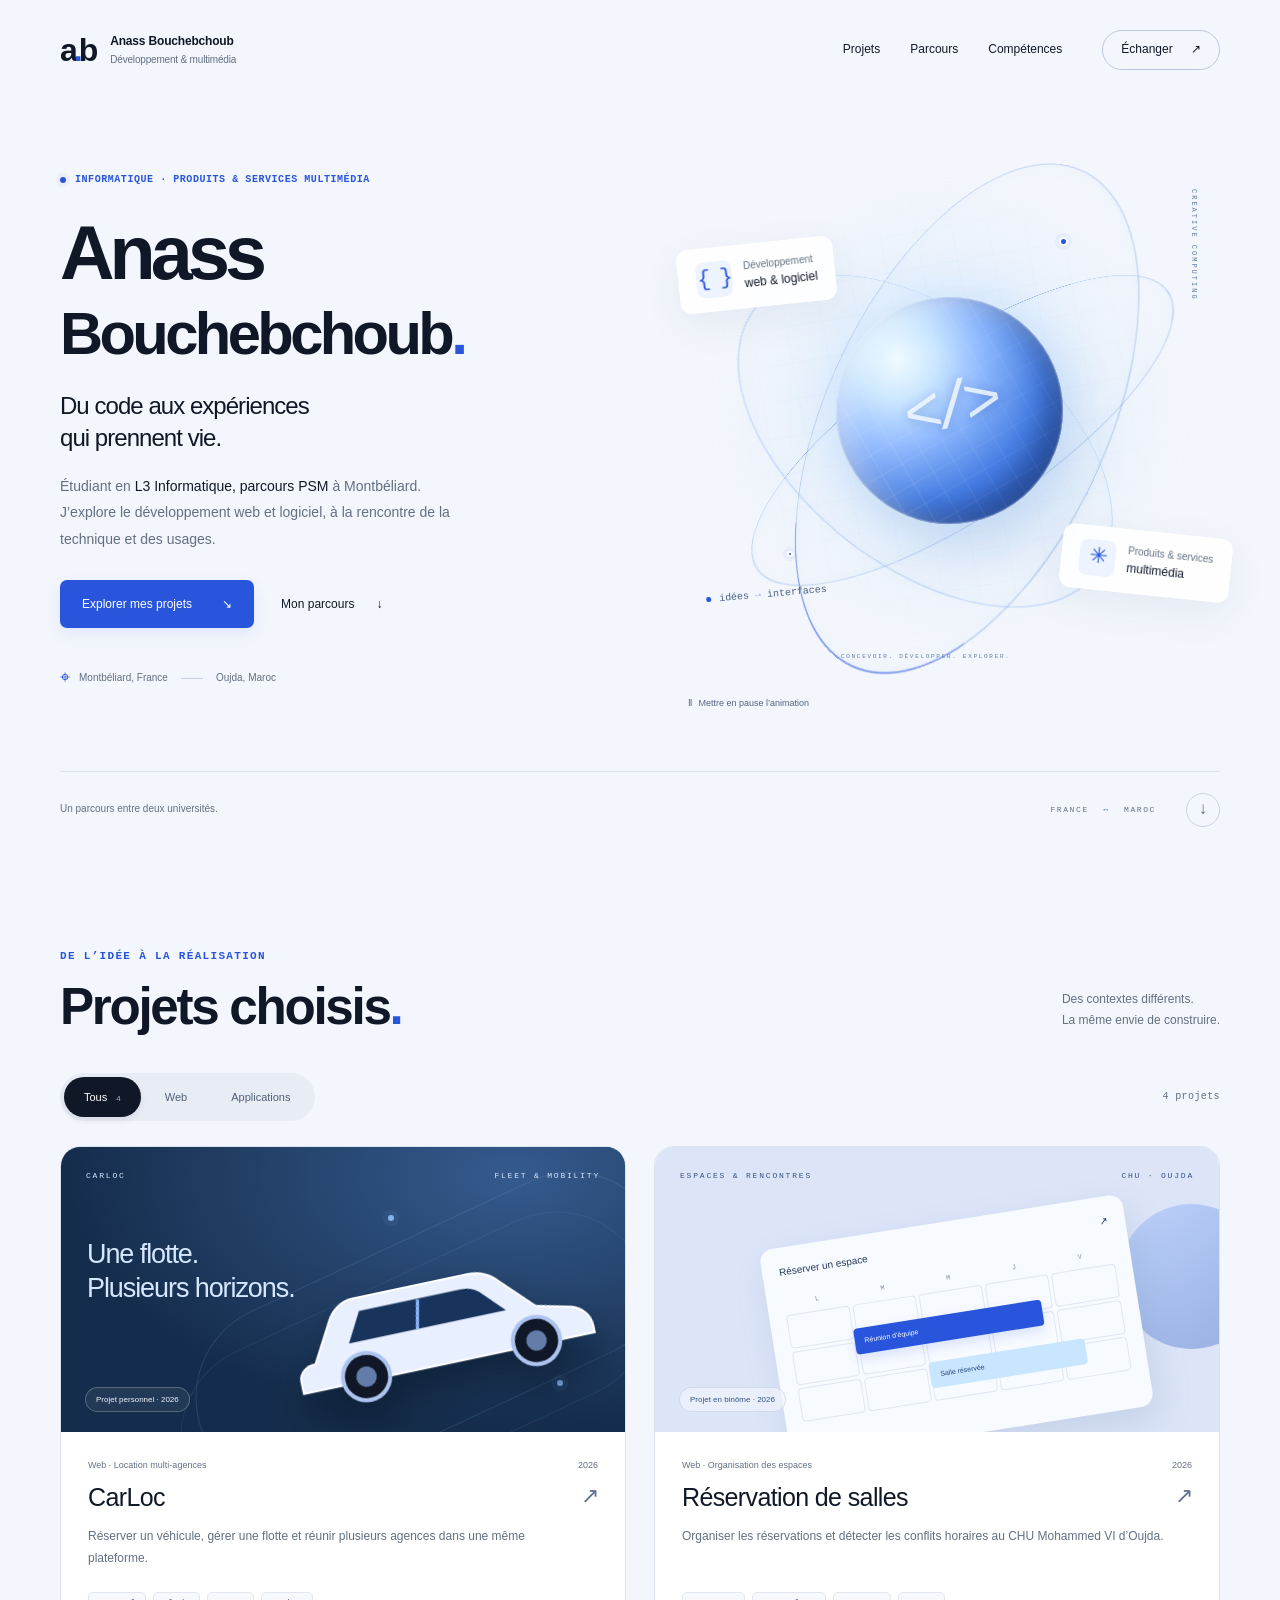
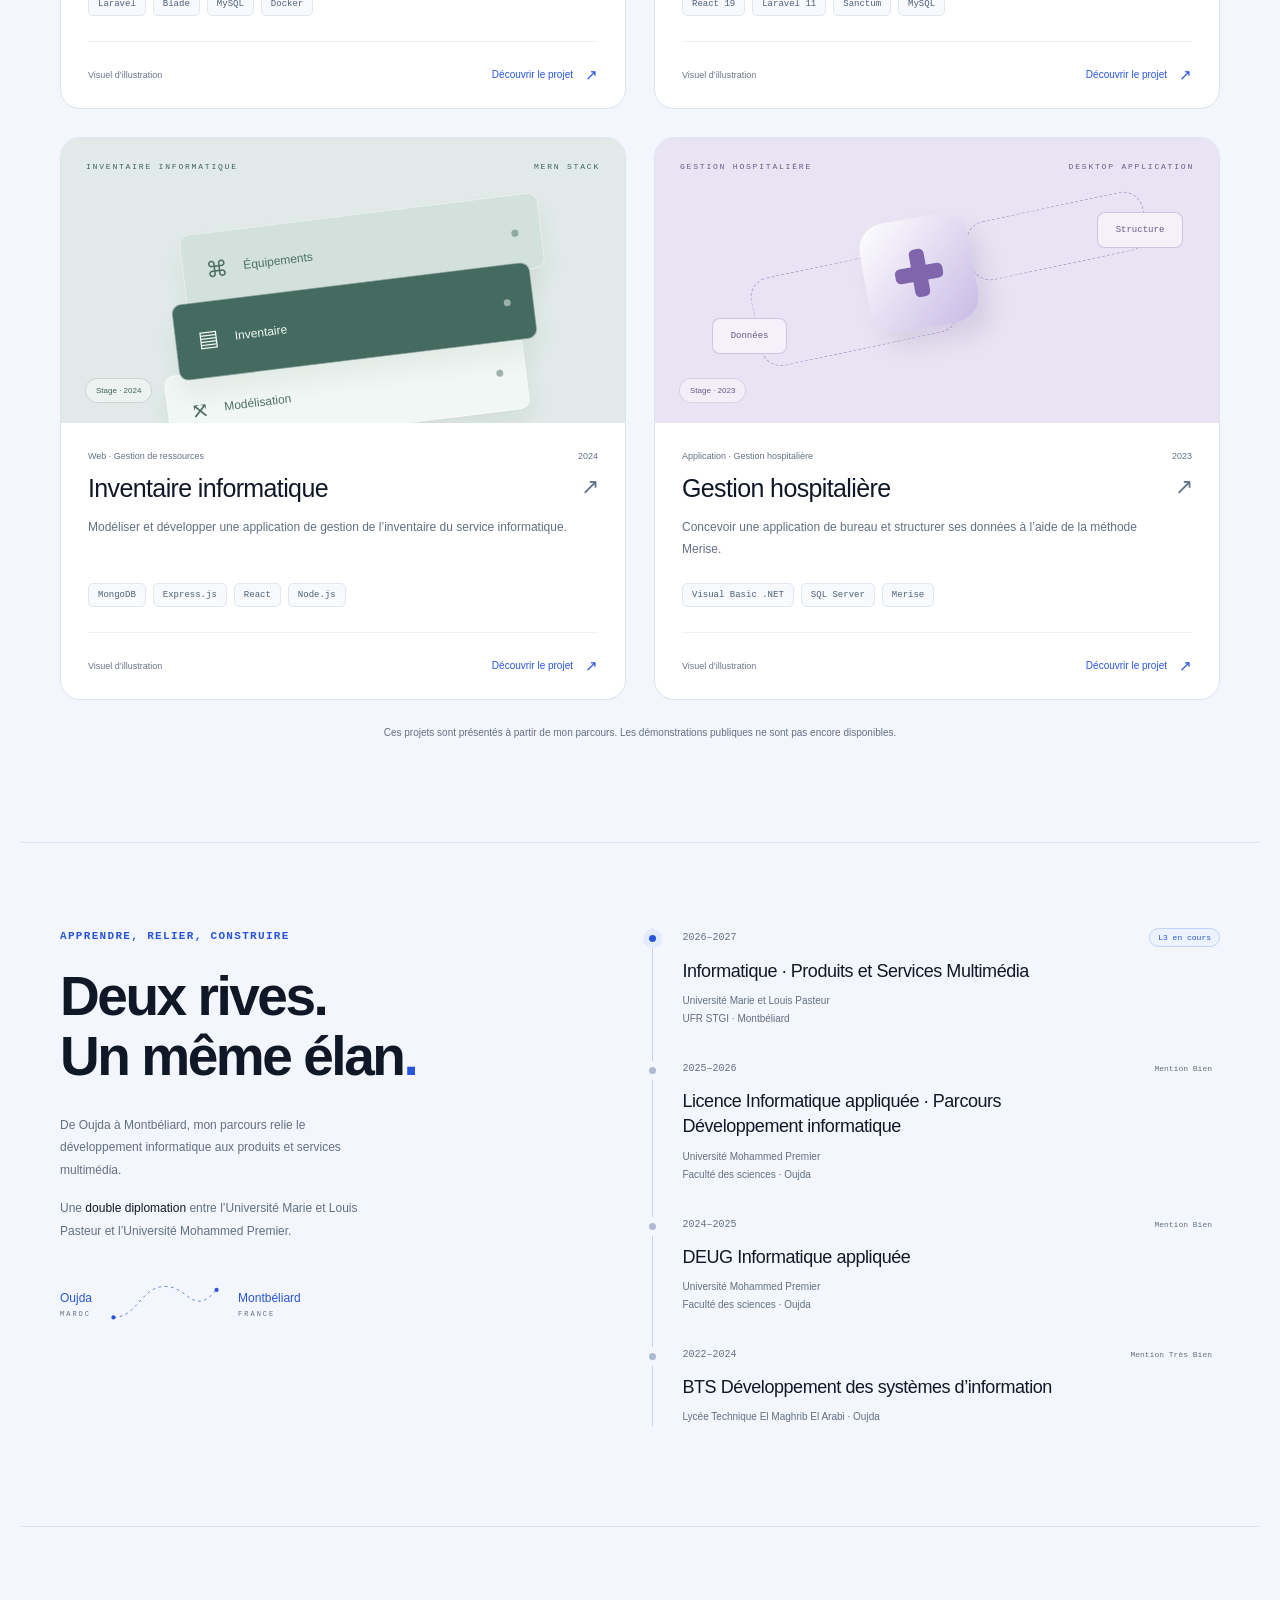
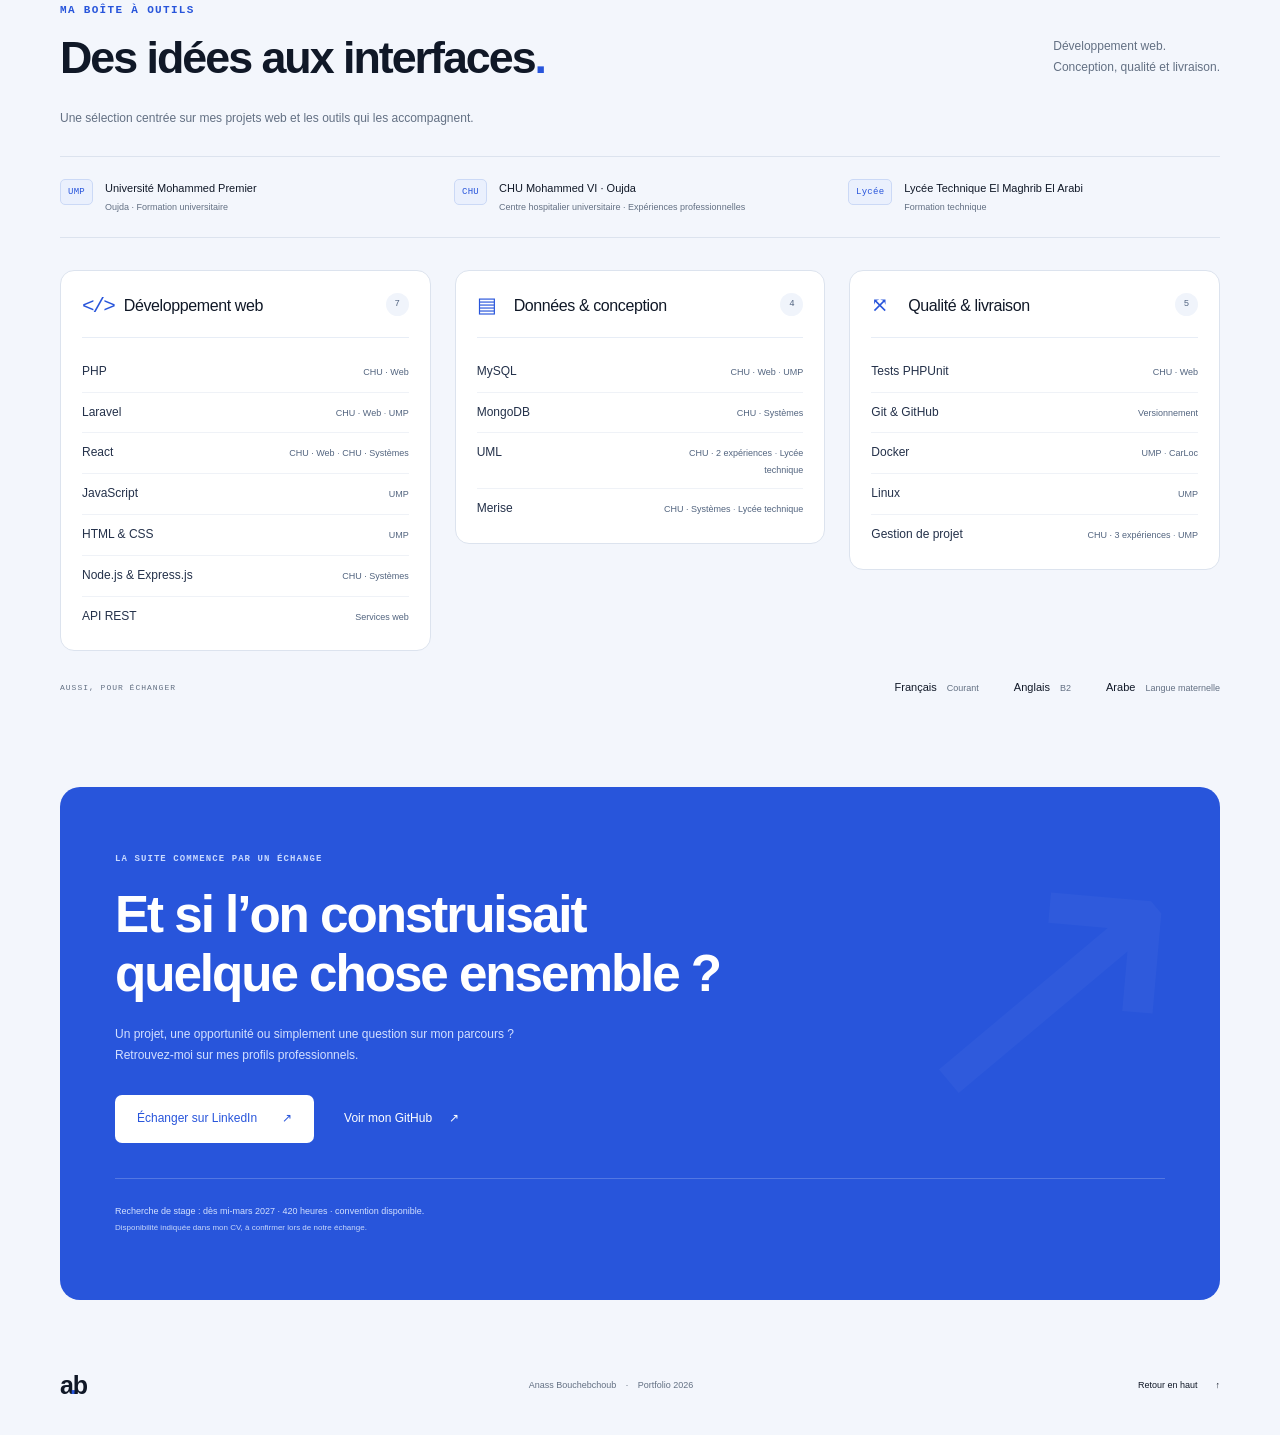
==== commit 7fcbf9c9: "Focus portfolio skills on web development projects" ====
--- a/index.html
+++ b/index.html
@@ -85,9 +85,9 @@
     <section class="skills-section section-shell" id="competences" aria-labelledby="skills-title">
       <div class="section-heading">
         <div><p class="eyebrow">Ma boîte à outils</p><h2 id="skills-title">Des idées aux interfaces<span class="accent">.</span></h2></div>
-        <p>Apprises en formation.<br>Mises en pratique en projet.</p>
+        <p>Développement web. <br>Conception, qualité et livraison.</p>
       </div>
-      <p class="skills-caption">Des compétences reliées aux lieux où je les ai apprises ou appliquées.</p>
+      <p class="skills-caption">Une sélection centrée sur mes projets web et les outils qui les accompagnent.</p>
       <dl class="skills-sources" aria-label="Lieux d’apprentissage et de pratique">
         <div><dt>UMP</dt><dd class="source-name">Université Mohammed Premier<span>Oujda · Formation universitaire</span></dd></div>
         <div><dt>CHU</dt><dd class="source-name">CHU Mohammed VI · Oujda<span>Centre hospitalier universitaire · Expériences professionnelles</span></dd></div>
@@ -95,89 +95,37 @@
       </dl>
       <div class="skills-catalog">
         <section class="skill-category" aria-labelledby="skill-category-web">
-          <div class="skill-category-heading"><span class="skill-category-icon" aria-hidden="true">&lt;/&gt;</span><h3 id="skill-category-web">Web &amp; services</h3><span class="skill-category-count" aria-label="8 compétences">8</span></div>
+          <div class="skill-category-heading"><span class="skill-category-icon" aria-hidden="true">&lt;/&gt;</span><h3 id="skill-category-web">Développement web</h3><span class="skill-category-count" aria-label="7 entrées">7</span></div>
           <ul>
             <li class="skill-entry" data-contexts="chu_web"><span class="skill-name">PHP</span><span class="skill-origin"><abbr title="CHU Mohammed VI · Oujda — Développement web">CHU · Web</abbr></span></li>
             <li class="skill-entry" data-contexts="chu_web ump"><span class="skill-name">Laravel</span><span class="skill-origin"><abbr title="CHU Mohammed VI · Oujda — Développement web">CHU · Web</abbr><span class="origin-separator" aria-hidden="true"> · </span><abbr title="Université Mohammed Premier · Oujda">UMP</abbr></span></li>
-            <li class="skill-entry" data-contexts="ump"><span class="skill-name">HTML</span><span class="skill-origin"><abbr title="Université Mohammed Premier · Oujda">UMP</abbr></span></li>
-            <li class="skill-entry" data-contexts="ump"><span class="skill-name">CSS</span><span class="skill-origin"><abbr title="Université Mohammed Premier · Oujda">UMP</abbr></span></li>
+            <li class="skill-entry" data-contexts="chu_web chu_systems"><span class="skill-name">React</span><span class="skill-origin"><abbr title="CHU Mohammed VI · Oujda — Développement web">CHU · Web</abbr><span class="origin-separator" aria-hidden="true"> · </span><abbr title="CHU Mohammed VI · Oujda — Développement de systèmes informatiques">CHU · Systèmes</abbr></span></li>
             <li class="skill-entry" data-contexts="ump"><span class="skill-name">JavaScript</span><span class="skill-origin"><abbr title="Université Mohammed Premier · Oujda">UMP</abbr></span></li>
-            <li class="skill-entry" data-contexts="chu_systems lycee"><span class="skill-name">Développement web</span><span class="skill-origin"><abbr title="CHU Mohammed VI · Oujda — Développement de systèmes informatiques">CHU · Systèmes</abbr><span class="origin-separator" aria-hidden="true"> · </span><abbr title="Lycée Technique El Maghrib El Arabi">Lycée technique</abbr></span></li>
-            <li class="skill-entry" data-contexts="chu_systems"><span class="skill-name">MERN Stack</span><span class="skill-origin"><abbr title="CHU Mohammed VI · Oujda — Développement de systèmes informatiques">CHU · Systèmes</abbr></span></li>
-            <li class="skill-entry" data-contexts="ump"><span class="skill-name">Node-RED</span><span class="skill-origin"><abbr title="Université Mohammed Premier · Oujda">UMP</abbr></span></li>
-          </ul>
-        </section>
-        <section class="skill-category" aria-labelledby="skill-category-software">
-          <div class="skill-category-heading"><span class="skill-category-icon" aria-hidden="true">{ }</span><h3 id="skill-category-software">Logiciel, mobile &amp; IHM</h3><span class="skill-category-count" aria-label="7 compétences">7</span></div>
-          <ul>
-            <li class="skill-entry" data-contexts="lycee"><span class="skill-name">C</span><span class="skill-origin"><abbr title="Lycée Technique El Maghrib El Arabi">Lycée technique</abbr></span></li>
-            <li class="skill-entry" data-contexts="ump"><span class="skill-name">C++</span><span class="skill-origin"><abbr title="Université Mohammed Premier · Oujda">UMP</abbr></span></li>
-            <li class="skill-entry" data-contexts="ump other_training"><span class="skill-name">Java</span><span class="skill-origin"><abbr title="Université Mohammed Premier · Oujda">UMP</abbr><span class="origin-separator" aria-hidden="true"> · </span><abbr title="Autre école mentionnée, établissement non précisé">Autres formations</abbr></span></li>
-            <li class="skill-entry" data-contexts="ump"><span class="skill-name">Dart</span><span class="skill-origin"><abbr title="Université Mohammed Premier · Oujda">UMP</abbr></span></li>
-            <li class="skill-entry" data-contexts="ump"><span class="skill-name">Flutter</span><span class="skill-origin"><abbr title="Université Mohammed Premier · Oujda">UMP</abbr></span></li>
-            <li class="skill-entry" data-contexts="ump"><span class="skill-name">Interfaces homme-machine (IHM)</span><span class="skill-origin"><abbr title="Université Mohammed Premier · Oujda">UMP</abbr></span></li>
-            <li class="skill-entry" data-contexts="chu_systems lycee"><span class="skill-name">Visual Basic .NET</span><span class="skill-origin"><abbr title="CHU Mohammed VI · Oujda — Développement de systèmes informatiques">CHU · Systèmes</abbr><span class="origin-separator" aria-hidden="true"> · </span><abbr title="Lycée Technique El Maghrib El Arabi">Lycée technique</abbr></span></li>
+            <li class="skill-entry" data-contexts="ump"><span class="skill-name">HTML &amp; CSS</span><span class="skill-origin"><abbr title="Université Mohammed Premier · Oujda">UMP</abbr></span></li>
+            <li class="skill-entry" data-contexts="chu_systems"><span class="skill-name">Node.js &amp; Express.js</span><span class="skill-origin"><abbr title="CHU Mohammed VI · Oujda — Développement de systèmes informatiques">CHU · Systèmes</abbr></span></li>
+            <li class="skill-entry" data-contexts="web_services"><span class="skill-name">API REST</span><span class="skill-origin"><abbr title="Compétence API REST déclarée dans le CV; aucun lieu d’apprentissage précis fourni">Services web</abbr></span></li>
           </ul>
         </section>
         <section class="skill-category" aria-labelledby="skill-category-data">
-          <div class="skill-category-heading"><span class="skill-category-icon" aria-hidden="true">▤</span><h3 id="skill-category-data">Données &amp; bases de données</h3><span class="skill-category-count" aria-label="8 compétences">8</span></div>
+          <div class="skill-category-heading"><span class="skill-category-icon" aria-hidden="true">▤</span><h3 id="skill-category-data">Données &amp; conception</h3><span class="skill-category-count" aria-label="4 entrées">4</span></div>
           <ul>
-            <li class="skill-entry" data-contexts="ump"><span class="skill-name">Python</span><span class="skill-origin"><abbr title="Université Mohammed Premier · Oujda">UMP</abbr></span></li>
-            <li class="skill-entry" data-contexts="ump"><span class="skill-name">NumPy</span><span class="skill-origin"><abbr title="Université Mohammed Premier · Oujda">UMP</abbr></span></li>
-            <li class="skill-entry" data-contexts="ump"><span class="skill-name">Pandas</span><span class="skill-origin"><abbr title="Université Mohammed Premier · Oujda">UMP</abbr></span></li>
-            <li class="skill-entry" data-contexts="ump"><span class="skill-name">Matplotlib</span><span class="skill-origin"><abbr title="Université Mohammed Premier · Oujda">UMP</abbr></span></li>
-            <li class="skill-entry" data-contexts="ump"><span class="skill-name">PL/SQL</span><span class="skill-origin"><abbr title="Université Mohammed Premier · Oujda">UMP</abbr></span></li>
-            <li class="skill-entry" data-contexts="ump"><span class="skill-name">Oracle Database</span><span class="skill-origin"><abbr title="Université Mohammed Premier · Oujda">UMP</abbr></span></li>
             <li class="skill-entry" data-contexts="chu_web ump"><span class="skill-name">MySQL</span><span class="skill-origin"><abbr title="CHU Mohammed VI · Oujda — Développement web">CHU · Web</abbr><span class="origin-separator" aria-hidden="true"> · </span><abbr title="Université Mohammed Premier · Oujda">UMP</abbr></span></li>
-            <li class="skill-entry" data-contexts="chu_systems lycee"><span class="skill-name">Microsoft SQL Server</span><span class="skill-origin"><abbr title="CHU Mohammed VI · Oujda — Développement de systèmes informatiques">CHU · Systèmes</abbr><span class="origin-separator" aria-hidden="true"> · </span><abbr title="Lycée Technique El Maghrib El Arabi">Lycée technique</abbr></span></li>
-          </ul>
-        </section>
-        <section class="skill-category" aria-labelledby="skill-category-systems">
-          <div class="skill-category-heading"><span class="skill-category-icon" aria-hidden="true">⌘</span><h3 id="skill-category-systems">Systèmes, réseaux &amp; cloud</h3><span class="skill-category-count" aria-label="8 compétences">8</span></div>
-          <ul>
-            <li class="skill-entry" data-contexts="ump"><span class="skill-name">Linux</span><span class="skill-origin"><abbr title="Université Mohammed Premier · Oujda">UMP</abbr></span></li>
-            <li class="skill-entry" data-contexts="ump"><span class="skill-name">Administration système Linux</span><span class="skill-origin"><abbr title="Université Mohammed Premier · Oujda">UMP</abbr></span></li>
-            <li class="skill-entry" data-contexts="ump"><span class="skill-name">Programmation système</span><span class="skill-origin"><abbr title="Université Mohammed Premier · Oujda">UMP</abbr></span></li>
-            <li class="skill-entry" data-contexts="ump"><span class="skill-name">Script Shell</span><span class="skill-origin"><abbr title="Université Mohammed Premier · Oujda">UMP</abbr></span></li>
-            <li class="skill-entry" data-contexts="ump"><span class="skill-name">Assembleur x86</span><span class="skill-origin"><abbr title="Université Mohammed Premier · Oujda">UMP</abbr></span></li>
-            <li class="skill-entry" data-contexts="ump"><span class="skill-name">Réseaux informatiques</span><span class="skill-origin"><abbr title="Université Mohammed Premier · Oujda">UMP</abbr></span></li>
-            <li class="skill-entry" data-contexts="ump"><span class="skill-name">Amazon Web Services (AWS)</span><span class="skill-origin"><abbr title="Université Mohammed Premier · Oujda">UMP</abbr></span></li>
-            <li class="skill-entry" data-contexts="ump"><span class="skill-name">Docker</span><span class="skill-origin"><abbr title="Université Mohammed Premier · Oujda">UMP</abbr></span></li>
-          </ul>
-        </section>
-        <section class="skill-category" aria-labelledby="skill-category-design">
-          <div class="skill-category-heading"><span class="skill-category-icon" aria-hidden="true">⤧</span><h3 id="skill-category-design">Conception &amp; résolution</h3><span class="skill-category-count" aria-label="4 compétences">4</span></div>
-          <ul>
-            <li class="skill-entry" data-contexts="ump"><span class="skill-name">Structures de données</span><span class="skill-origin"><abbr title="Université Mohammed Premier · Oujda">UMP</abbr></span></li>
-            <li class="skill-entry" data-contexts="ump"><span class="skill-name">Recherche opérationnelle</span><span class="skill-origin"><abbr title="Université Mohammed Premier · Oujda">UMP</abbr></span></li>
+            <li class="skill-entry" data-contexts="chu_systems"><span class="skill-name">MongoDB</span><span class="skill-origin"><abbr title="CHU Mohammed VI · Oujda — Développement de systèmes informatiques">CHU · Systèmes</abbr></span></li>
             <li class="skill-entry" data-contexts="chu_two lycee"><span class="skill-name">UML</span><span class="skill-origin"><abbr title="CHU Mohammed VI · Oujda — 2 expériences">CHU · 2 expériences</abbr><span class="origin-separator" aria-hidden="true"> · </span><abbr title="Lycée Technique El Maghrib El Arabi">Lycée technique</abbr></span></li>
             <li class="skill-entry" data-contexts="chu_systems lycee"><span class="skill-name">Merise</span><span class="skill-origin"><abbr title="CHU Mohammed VI · Oujda — Développement de systèmes informatiques">CHU · Systèmes</abbr><span class="origin-separator" aria-hidden="true"> · </span><abbr title="Lycée Technique El Maghrib El Arabi">Lycée technique</abbr></span></li>
           </ul>
         </section>
-        <section class="skill-category" aria-labelledby="skill-category-methods">
-          <div class="skill-category-heading"><span class="skill-category-icon" aria-hidden="true">✳</span><h3 id="skill-category-methods">Méthodes, qualité &amp; IA</h3><span class="skill-category-count" aria-label="4 compétences">4</span></div>
+        <section class="skill-category" aria-labelledby="skill-category-delivery">
+          <div class="skill-category-heading"><span class="skill-category-icon" aria-hidden="true">⤧</span><h3 id="skill-category-delivery">Qualité &amp; livraison</h3><span class="skill-category-count" aria-label="5 entrées">5</span></div>
           <ul>
-            <li class="skill-entry" data-contexts="chu_web"><span class="skill-name">Sous-agents IA</span><span class="skill-origin"><abbr title="CHU Mohammed VI · Oujda — Développement web">CHU · Web</abbr></span></li>
-            <li class="skill-entry" data-contexts="chu_web"><span class="skill-name">Assurance qualité</span><span class="skill-origin"><abbr title="CHU Mohammed VI · Oujda — Développement web">CHU · Web</abbr></span></li>
+            <li class="skill-entry" data-contexts="chu_web"><span class="skill-name">Tests PHPUnit</span><span class="skill-origin"><abbr title="CHU Mohammed VI · Oujda — Développement web">CHU · Web</abbr></span></li>
+            <li class="skill-entry" data-contexts="version_control"><span class="skill-name">Git &amp; GitHub</span><span class="skill-origin"><abbr title="Outils Git et GitHub déclarés dans le CV; aucun lieu d’apprentissage précis fourni">Versionnement</abbr></span></li>
+            <li class="skill-entry" data-contexts="ump carloc"><span class="skill-name">Docker</span><span class="skill-origin"><abbr title="Université Mohammed Premier · Oujda">UMP</abbr><span class="origin-separator" aria-hidden="true"> · </span><abbr title="CarLoc — projet personnel avec Docker Compose décrit dans le CV">CarLoc</abbr></span></li>
+            <li class="skill-entry" data-contexts="ump"><span class="skill-name">Linux</span><span class="skill-origin"><abbr title="Université Mohammed Premier · Oujda">UMP</abbr></span></li>
             <li class="skill-entry" data-contexts="chu_three ump"><span class="skill-name">Gestion de projet</span><span class="skill-origin"><abbr title="CHU Mohammed VI · Oujda — 3 expériences">CHU · 3 expériences</abbr><span class="origin-separator" aria-hidden="true"> · </span><abbr title="Université Mohammed Premier · Oujda">UMP</abbr></span></li>
-            <li class="skill-entry" data-contexts="ump"><span class="skill-name">Culture d’entreprise</span><span class="skill-origin"><abbr title="Université Mohammed Premier · Oujda">UMP</abbr></span></li>
           </ul>
         </section>
       </div>
-      <div class="skills-practice"><h3>Également dans mes projets</h3><p>Des outils pour développer, collaborer et tester.</p><ul class="tags" aria-label="Autres outils utilisés dans les projets">
-        <li>React</li>
-        <li>Node.js</li>
-        <li>Express.js</li>
-        <li>MongoDB</li>
-        <li>Tailwind CSS</li>
-        <li>Vite</li>
-        <li>API REST</li>
-        <li>Sanctum</li>
-        <li>Git</li>
-        <li>GitHub</li>
-        <li>PHPUnit</li>
-        <li>Rôles &amp; permissions</li>
-      </ul></div>
       <div class="language-line"><span class="mono">AUSSI, POUR ÉCHANGER</span><span>Français <small>Courant</small></span><span>Anglais <small>B2</small></span><span>Arabe <small>Langue maternelle</small></span></div>
     </section>
 
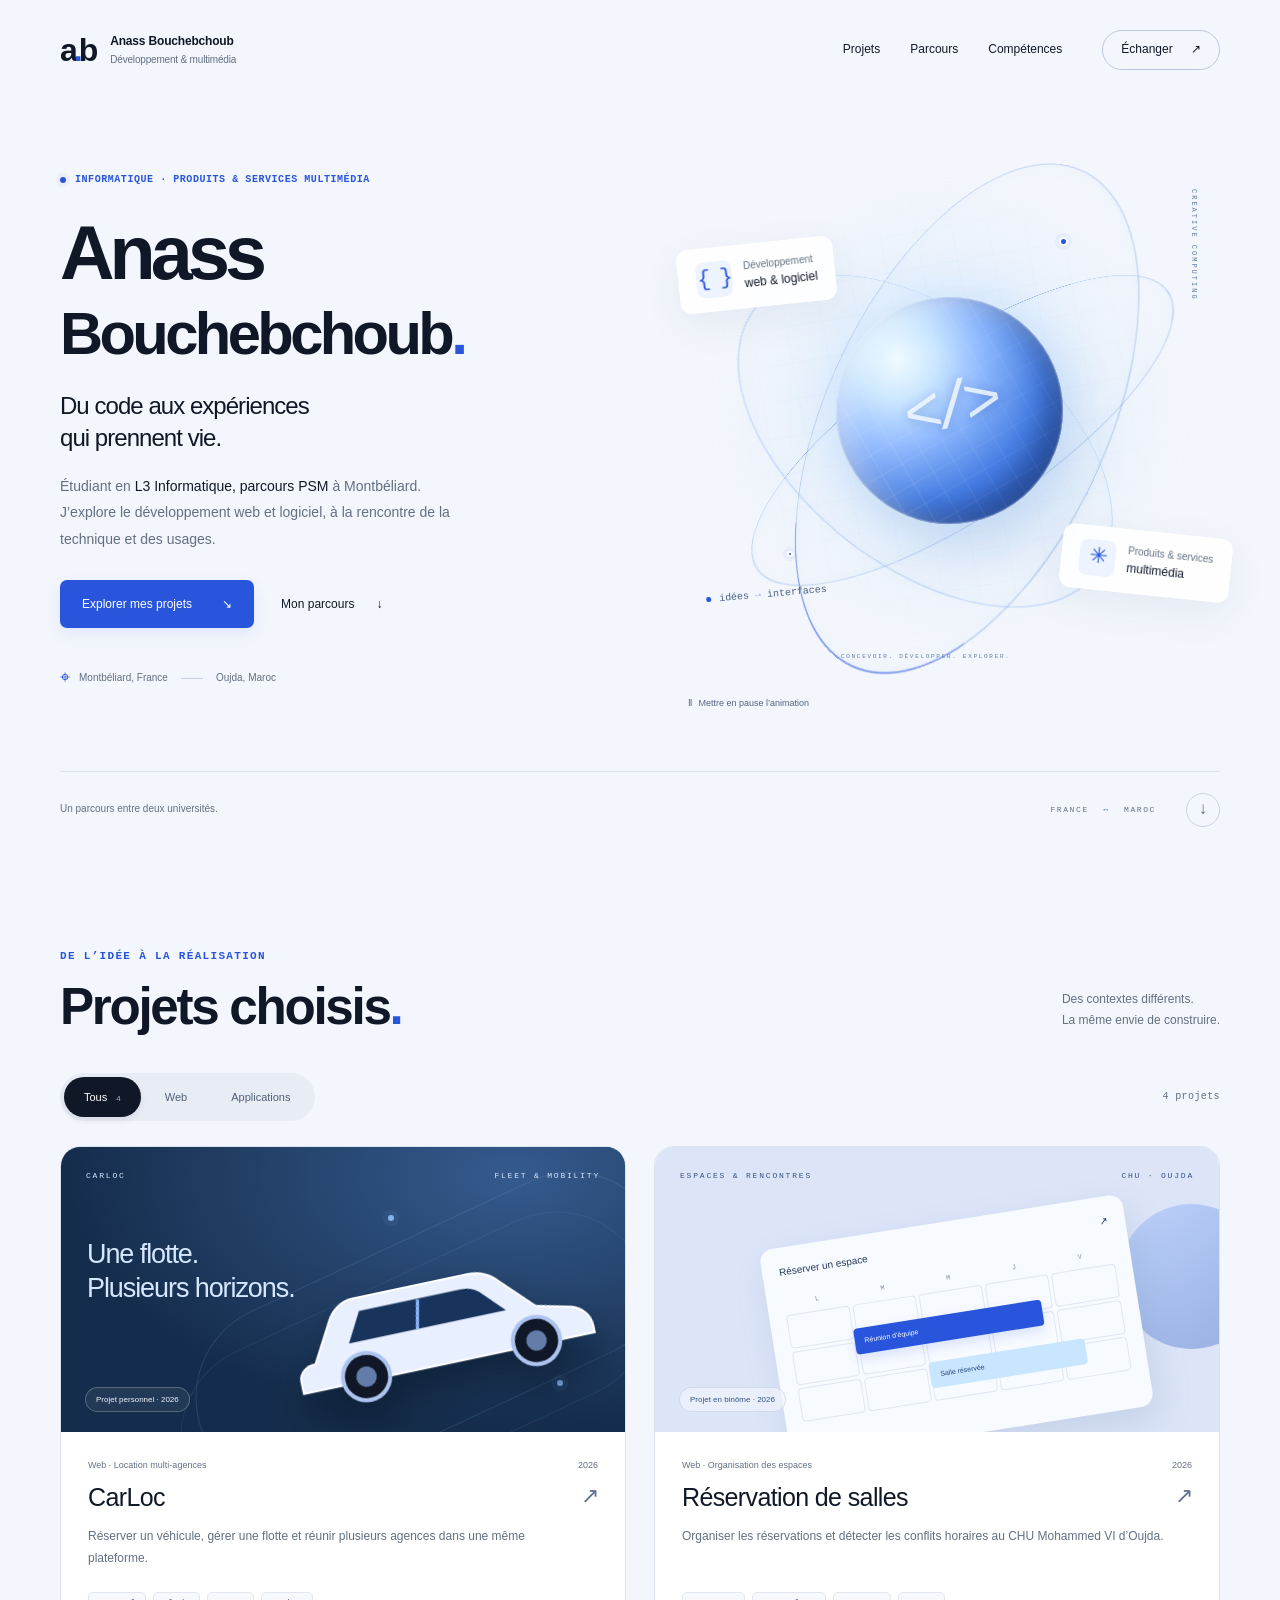
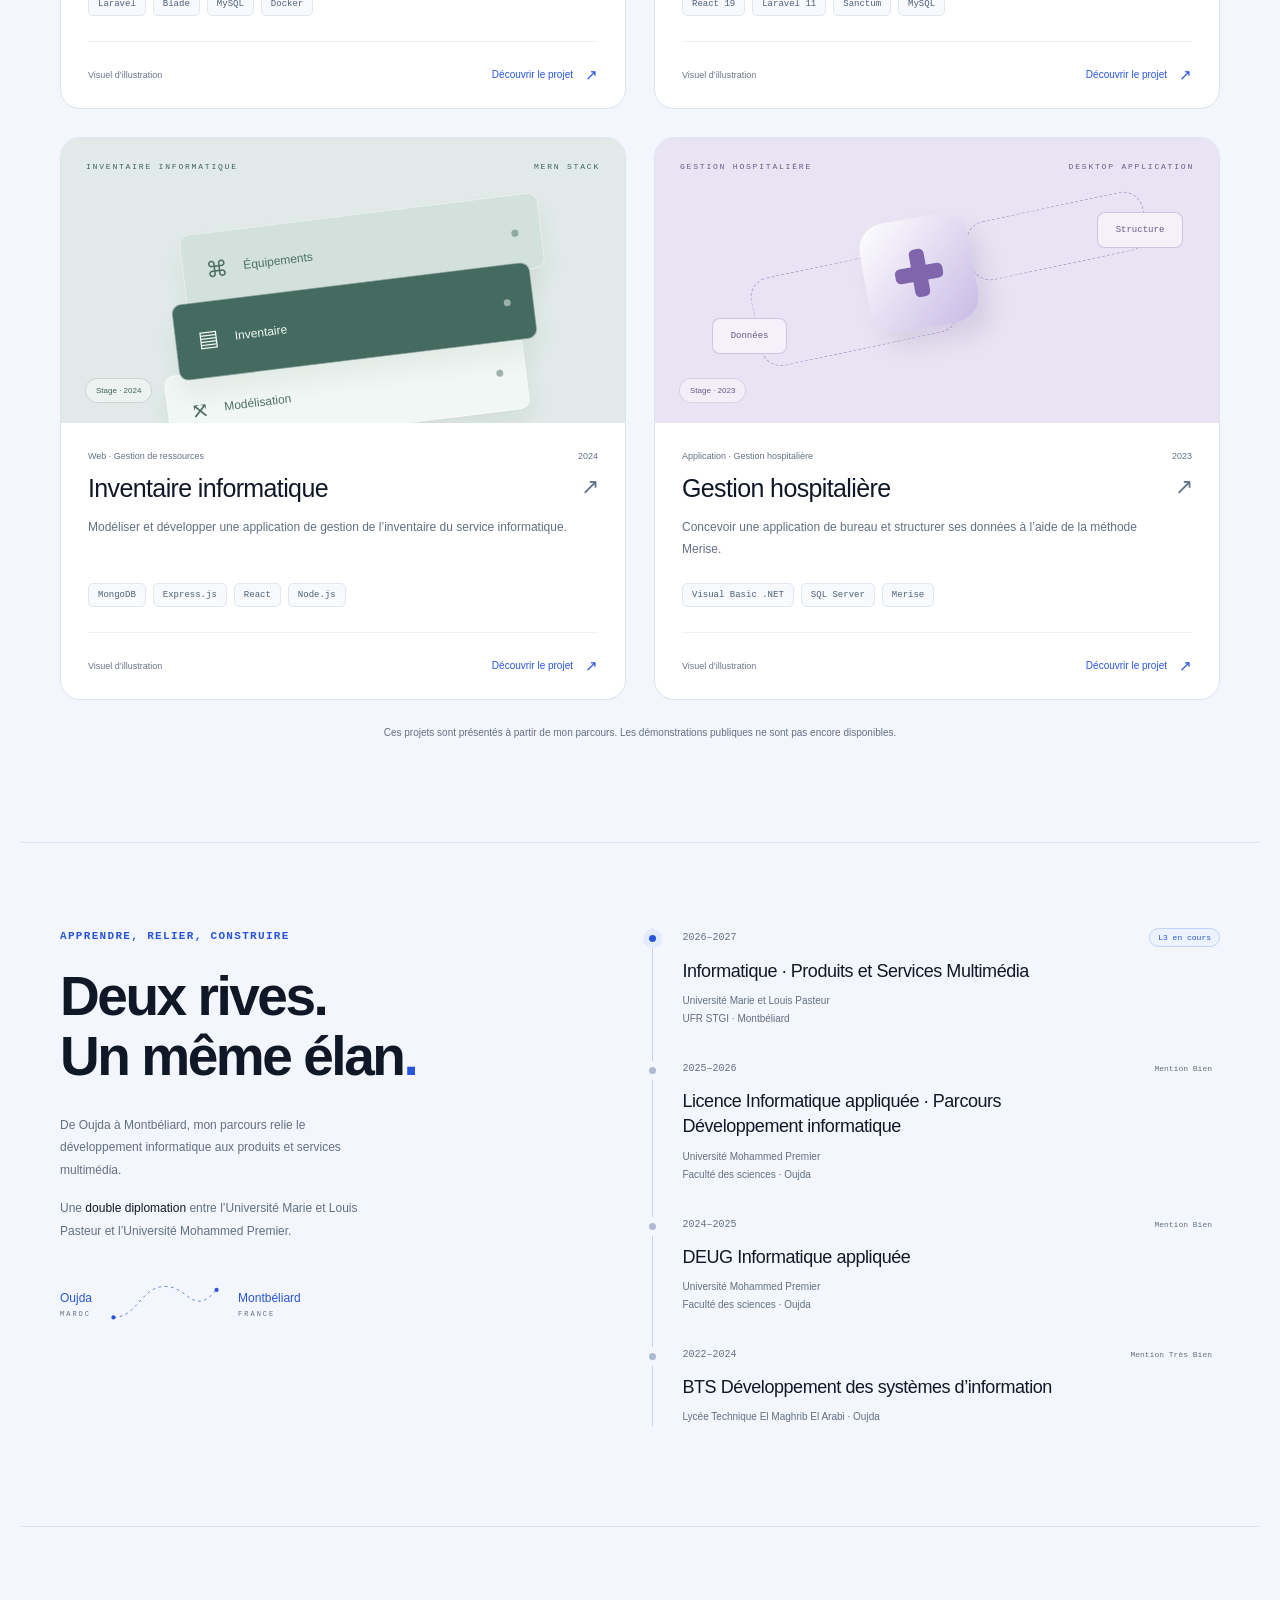
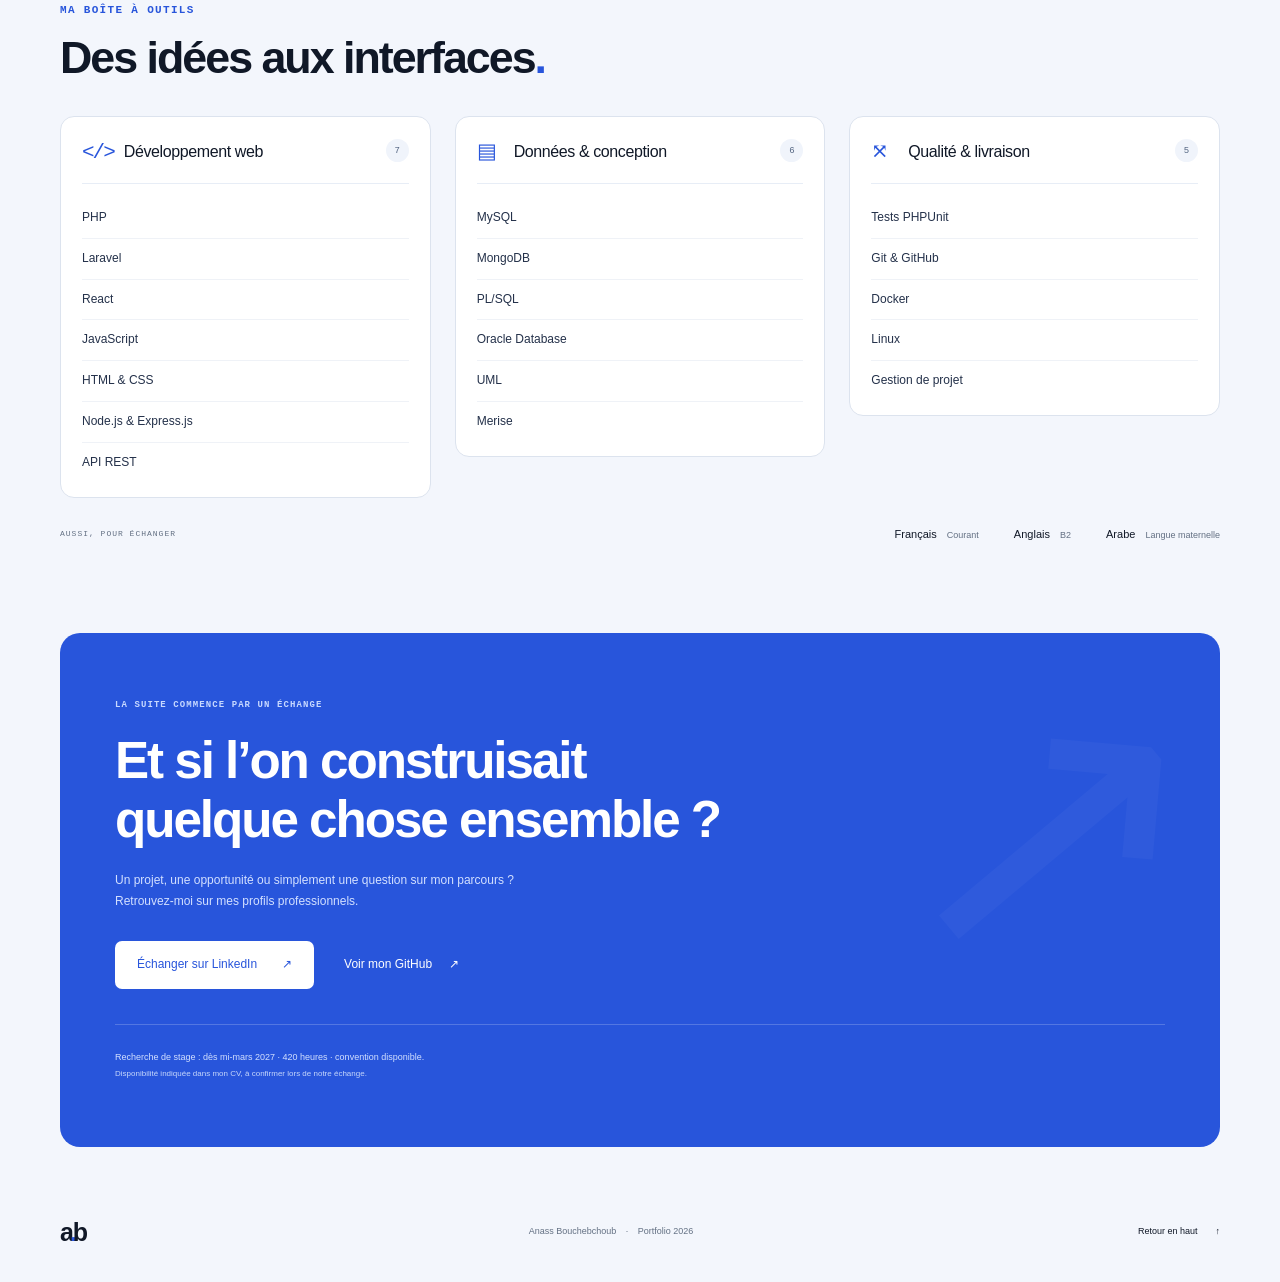
==== commit 64d0fd20: "Add Oracle and PL-SQL and show skill names only" ====
--- a/index.html
+++ b/index.html
@@ -83,46 +83,39 @@
     </section>
 
     <section class="skills-section section-shell" id="competences" aria-labelledby="skills-title">
-      <div class="section-heading">
-        <div><p class="eyebrow">Ma boîte à outils</p><h2 id="skills-title">Des idées aux interfaces<span class="accent">.</span></h2></div>
-        <p>Développement web. <br>Conception, qualité et livraison.</p>
-      </div>
-      <p class="skills-caption">Une sélection centrée sur mes projets web et les outils qui les accompagnent.</p>
-      <dl class="skills-sources" aria-label="Lieux d’apprentissage et de pratique">
-        <div><dt>UMP</dt><dd class="source-name">Université Mohammed Premier<span>Oujda · Formation universitaire</span></dd></div>
-        <div><dt>CHU</dt><dd class="source-name">CHU Mohammed VI · Oujda<span>Centre hospitalier universitaire · Expériences professionnelles</span></dd></div>
-        <div><dt>Lycée</dt><dd class="source-name">Lycée Technique El Maghrib El Arabi<span>Formation technique</span></dd></div>
-      </dl>
+      <div class="section-heading"><div><p class="eyebrow">Ma boîte à outils</p><h2 id="skills-title">Des idées aux interfaces<span class="accent">.</span></h2></div></div>
       <div class="skills-catalog">
         <section class="skill-category" aria-labelledby="skill-category-web">
           <div class="skill-category-heading"><span class="skill-category-icon" aria-hidden="true">&lt;/&gt;</span><h3 id="skill-category-web">Développement web</h3><span class="skill-category-count" aria-label="7 entrées">7</span></div>
           <ul>
-            <li class="skill-entry" data-contexts="chu_web"><span class="skill-name">PHP</span><span class="skill-origin"><abbr title="CHU Mohammed VI · Oujda — Développement web">CHU · Web</abbr></span></li>
-            <li class="skill-entry" data-contexts="chu_web ump"><span class="skill-name">Laravel</span><span class="skill-origin"><abbr title="CHU Mohammed VI · Oujda — Développement web">CHU · Web</abbr><span class="origin-separator" aria-hidden="true"> · </span><abbr title="Université Mohammed Premier · Oujda">UMP</abbr></span></li>
-            <li class="skill-entry" data-contexts="chu_web chu_systems"><span class="skill-name">React</span><span class="skill-origin"><abbr title="CHU Mohammed VI · Oujda — Développement web">CHU · Web</abbr><span class="origin-separator" aria-hidden="true"> · </span><abbr title="CHU Mohammed VI · Oujda — Développement de systèmes informatiques">CHU · Systèmes</abbr></span></li>
-            <li class="skill-entry" data-contexts="ump"><span class="skill-name">JavaScript</span><span class="skill-origin"><abbr title="Université Mohammed Premier · Oujda">UMP</abbr></span></li>
-            <li class="skill-entry" data-contexts="ump"><span class="skill-name">HTML &amp; CSS</span><span class="skill-origin"><abbr title="Université Mohammed Premier · Oujda">UMP</abbr></span></li>
-            <li class="skill-entry" data-contexts="chu_systems"><span class="skill-name">Node.js &amp; Express.js</span><span class="skill-origin"><abbr title="CHU Mohammed VI · Oujda — Développement de systèmes informatiques">CHU · Systèmes</abbr></span></li>
-            <li class="skill-entry" data-contexts="web_services"><span class="skill-name">API REST</span><span class="skill-origin"><abbr title="Compétence API REST déclarée dans le CV; aucun lieu d’apprentissage précis fourni">Services web</abbr></span></li>
+            <li class="skill-entry"><span class="skill-name">PHP</span></li>
+            <li class="skill-entry"><span class="skill-name">Laravel</span></li>
+            <li class="skill-entry"><span class="skill-name">React</span></li>
+            <li class="skill-entry"><span class="skill-name">JavaScript</span></li>
+            <li class="skill-entry"><span class="skill-name">HTML &amp; CSS</span></li>
+            <li class="skill-entry"><span class="skill-name">Node.js &amp; Express.js</span></li>
+            <li class="skill-entry"><span class="skill-name">API REST</span></li>
           </ul>
         </section>
         <section class="skill-category" aria-labelledby="skill-category-data">
-          <div class="skill-category-heading"><span class="skill-category-icon" aria-hidden="true">▤</span><h3 id="skill-category-data">Données &amp; conception</h3><span class="skill-category-count" aria-label="4 entrées">4</span></div>
+          <div class="skill-category-heading"><span class="skill-category-icon" aria-hidden="true">▤</span><h3 id="skill-category-data">Données &amp; conception</h3><span class="skill-category-count" aria-label="6 entrées">6</span></div>
           <ul>
-            <li class="skill-entry" data-contexts="chu_web ump"><span class="skill-name">MySQL</span><span class="skill-origin"><abbr title="CHU Mohammed VI · Oujda — Développement web">CHU · Web</abbr><span class="origin-separator" aria-hidden="true"> · </span><abbr title="Université Mohammed Premier · Oujda">UMP</abbr></span></li>
-            <li class="skill-entry" data-contexts="chu_systems"><span class="skill-name">MongoDB</span><span class="skill-origin"><abbr title="CHU Mohammed VI · Oujda — Développement de systèmes informatiques">CHU · Systèmes</abbr></span></li>
-            <li class="skill-entry" data-contexts="chu_two lycee"><span class="skill-name">UML</span><span class="skill-origin"><abbr title="CHU Mohammed VI · Oujda — 2 expériences">CHU · 2 expériences</abbr><span class="origin-separator" aria-hidden="true"> · </span><abbr title="Lycée Technique El Maghrib El Arabi">Lycée technique</abbr></span></li>
-            <li class="skill-entry" data-contexts="chu_systems lycee"><span class="skill-name">Merise</span><span class="skill-origin"><abbr title="CHU Mohammed VI · Oujda — Développement de systèmes informatiques">CHU · Systèmes</abbr><span class="origin-separator" aria-hidden="true"> · </span><abbr title="Lycée Technique El Maghrib El Arabi">Lycée technique</abbr></span></li>
+            <li class="skill-entry"><span class="skill-name">MySQL</span></li>
+            <li class="skill-entry"><span class="skill-name">MongoDB</span></li>
+            <li class="skill-entry"><span class="skill-name">PL/SQL</span></li>
+            <li class="skill-entry"><span class="skill-name">Oracle Database</span></li>
+            <li class="skill-entry"><span class="skill-name">UML</span></li>
+            <li class="skill-entry"><span class="skill-name">Merise</span></li>
           </ul>
         </section>
         <section class="skill-category" aria-labelledby="skill-category-delivery">
           <div class="skill-category-heading"><span class="skill-category-icon" aria-hidden="true">⤧</span><h3 id="skill-category-delivery">Qualité &amp; livraison</h3><span class="skill-category-count" aria-label="5 entrées">5</span></div>
           <ul>
-            <li class="skill-entry" data-contexts="chu_web"><span class="skill-name">Tests PHPUnit</span><span class="skill-origin"><abbr title="CHU Mohammed VI · Oujda — Développement web">CHU · Web</abbr></span></li>
-            <li class="skill-entry" data-contexts="version_control"><span class="skill-name">Git &amp; GitHub</span><span class="skill-origin"><abbr title="Outils Git et GitHub déclarés dans le CV; aucun lieu d’apprentissage précis fourni">Versionnement</abbr></span></li>
-            <li class="skill-entry" data-contexts="ump carloc"><span class="skill-name">Docker</span><span class="skill-origin"><abbr title="Université Mohammed Premier · Oujda">UMP</abbr><span class="origin-separator" aria-hidden="true"> · </span><abbr title="CarLoc — projet personnel avec Docker Compose décrit dans le CV">CarLoc</abbr></span></li>
-            <li class="skill-entry" data-contexts="ump"><span class="skill-name">Linux</span><span class="skill-origin"><abbr title="Université Mohammed Premier · Oujda">UMP</abbr></span></li>
-            <li class="skill-entry" data-contexts="chu_three ump"><span class="skill-name">Gestion de projet</span><span class="skill-origin"><abbr title="CHU Mohammed VI · Oujda — 3 expériences">CHU · 3 expériences</abbr><span class="origin-separator" aria-hidden="true"> · </span><abbr title="Université Mohammed Premier · Oujda">UMP</abbr></span></li>
+            <li class="skill-entry"><span class="skill-name">Tests PHPUnit</span></li>
+            <li class="skill-entry"><span class="skill-name">Git &amp; GitHub</span></li>
+            <li class="skill-entry"><span class="skill-name">Docker</span></li>
+            <li class="skill-entry"><span class="skill-name">Linux</span></li>
+            <li class="skill-entry"><span class="skill-name">Gestion de projet</span></li>
           </ul>
         </section>
       </div>
--- a/styles.css
+++ b/styles.css
@@ -26,14 +26,14 @@
 .skills-sources dt{font:9px/1.6 Consolas,monospace;letter-spacing:.03em;color:var(--blue);border:1px solid #cbd9f6;background:#eaf0fd;border-radius:5px;padding:5px 7px}
 .skills-sources dd{margin:1px 0 0;font-size:11px;font-weight:500;line-height:1.6;min-width:0;overflow-wrap:anywhere}
 .source-name>span{display:block;font-size:9px;font-weight:400;color:var(--muted);margin-top:3px}
-.skills-catalog{display:grid;grid-template-columns:repeat(3,minmax(0,1fr));gap:24px;align-items:start}
+.skills-catalog{display:grid;grid-template-columns:repeat(3,minmax(0,1fr));gap:24px;align-items:start;margin-top:32px}
 .skill-category{background:#fff;border:1px solid var(--line);border-radius:14px;padding:22px 21px 14px;min-width:0}
 .skill-category-heading{display:flex;align-items:center;gap:10px;min-height:45px;margin-bottom:14px;padding-bottom:17px;border-bottom:1px solid #e7edf6}
 .skill-category-icon{font:21px/1 Consolas,monospace;color:var(--blue);letter-spacing:-2px;min-width:27px;white-space:nowrap}
 .skill-category h3{font-size:16px;font-weight:500;line-height:1.4;letter-spacing:-.025em;flex:1;min-width:0;overflow-wrap:anywhere}
 .skill-category-count{align-self:flex-start;background:#f0f4fb;color:#536581;border-radius:50%;min-width:23px;height:23px;display:grid;place-items:center;font:9px Consolas,monospace;flex-shrink:0}
 .skill-category>ul{list-style:none;padding:0;margin:0}
-.skill-entry{display:grid;grid-template-columns:minmax(0,1.1fr) minmax(0,1fr);align-items:start;gap:12px;padding:10px 0;min-width:0}
+.skill-entry{display:grid;grid-template-columns:minmax(0,1fr);align-items:start;padding:10px 0;min-width:0}
 .skill-entry+.skill-entry{border-top:1px solid #eff2f7}
 .skill-name{display:block;font-size:12px;line-height:1.65;min-width:0;overflow-wrap:anywhere;color:#24314a}
 .skill-origin{display:block;text-align:right;font-size:9px;line-height:1.8;color:#52647f;min-width:0;overflow-wrap:anywhere;padding-top:2px}
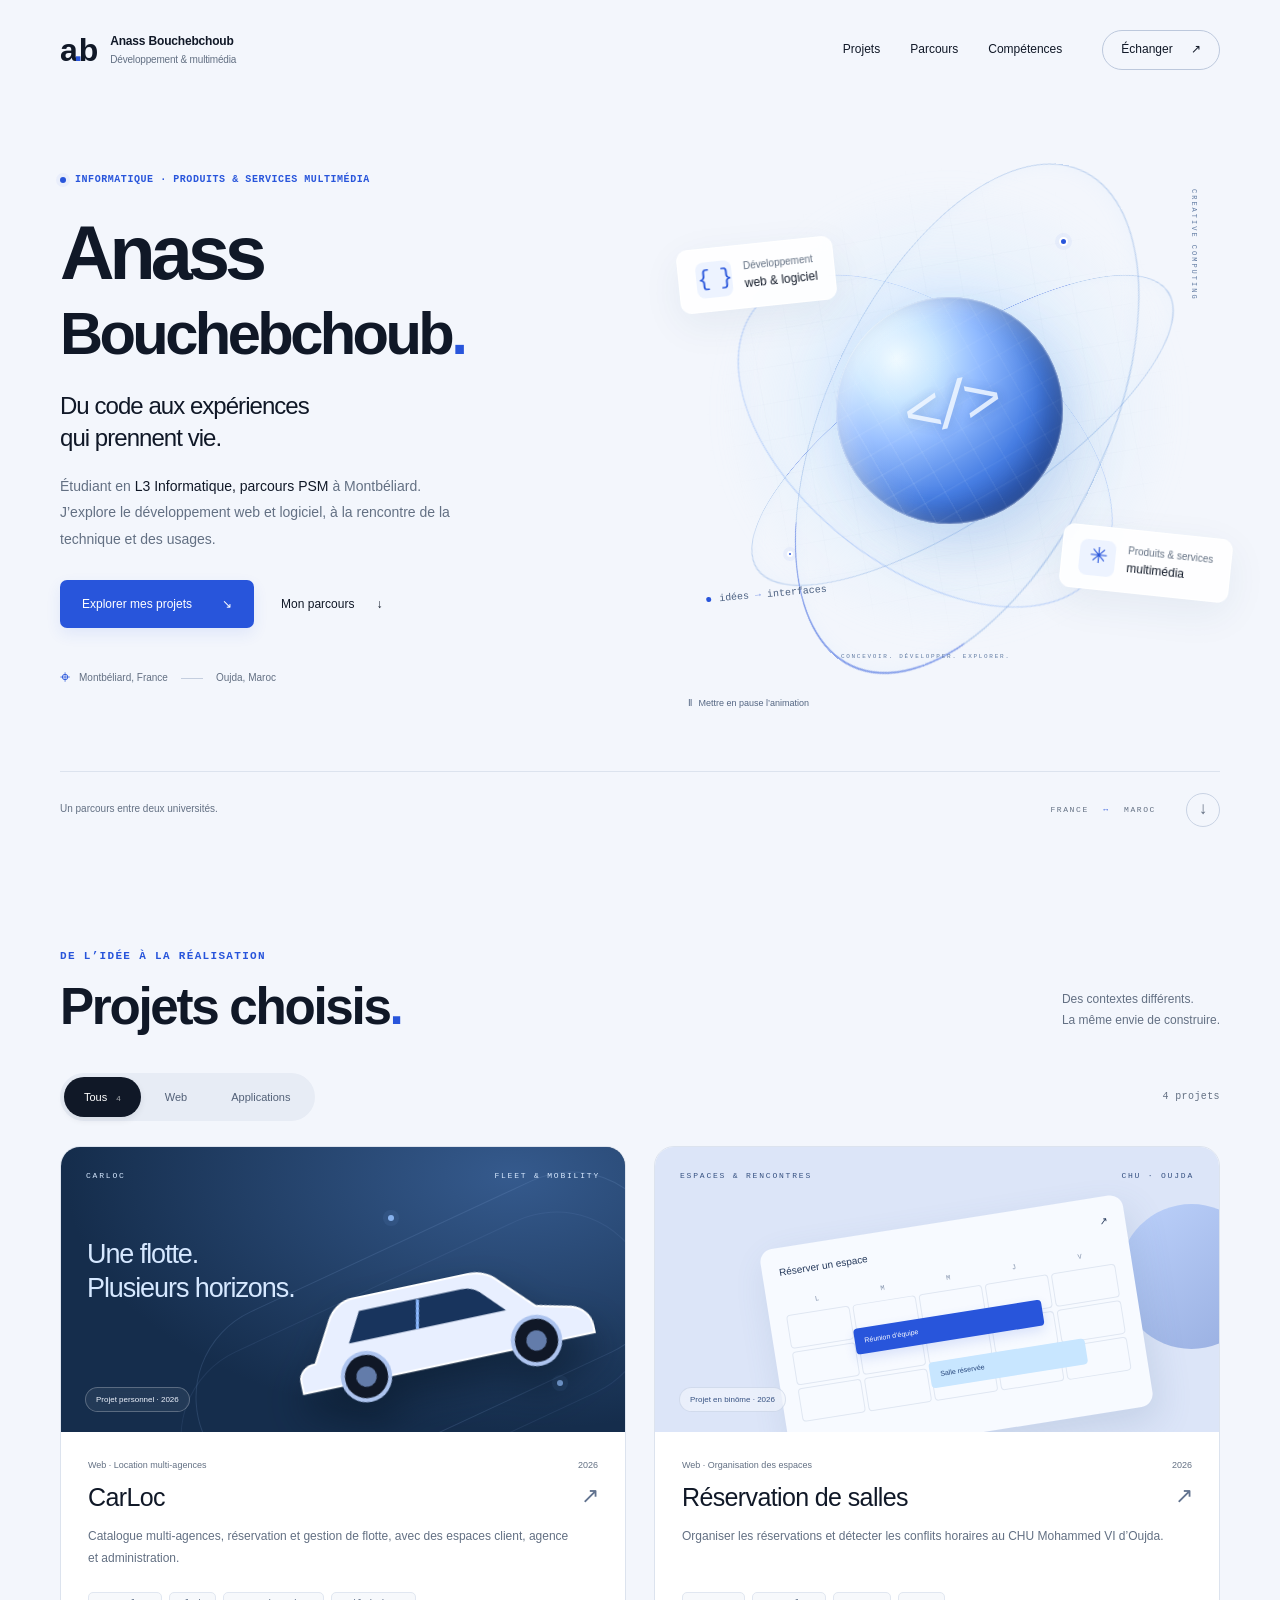
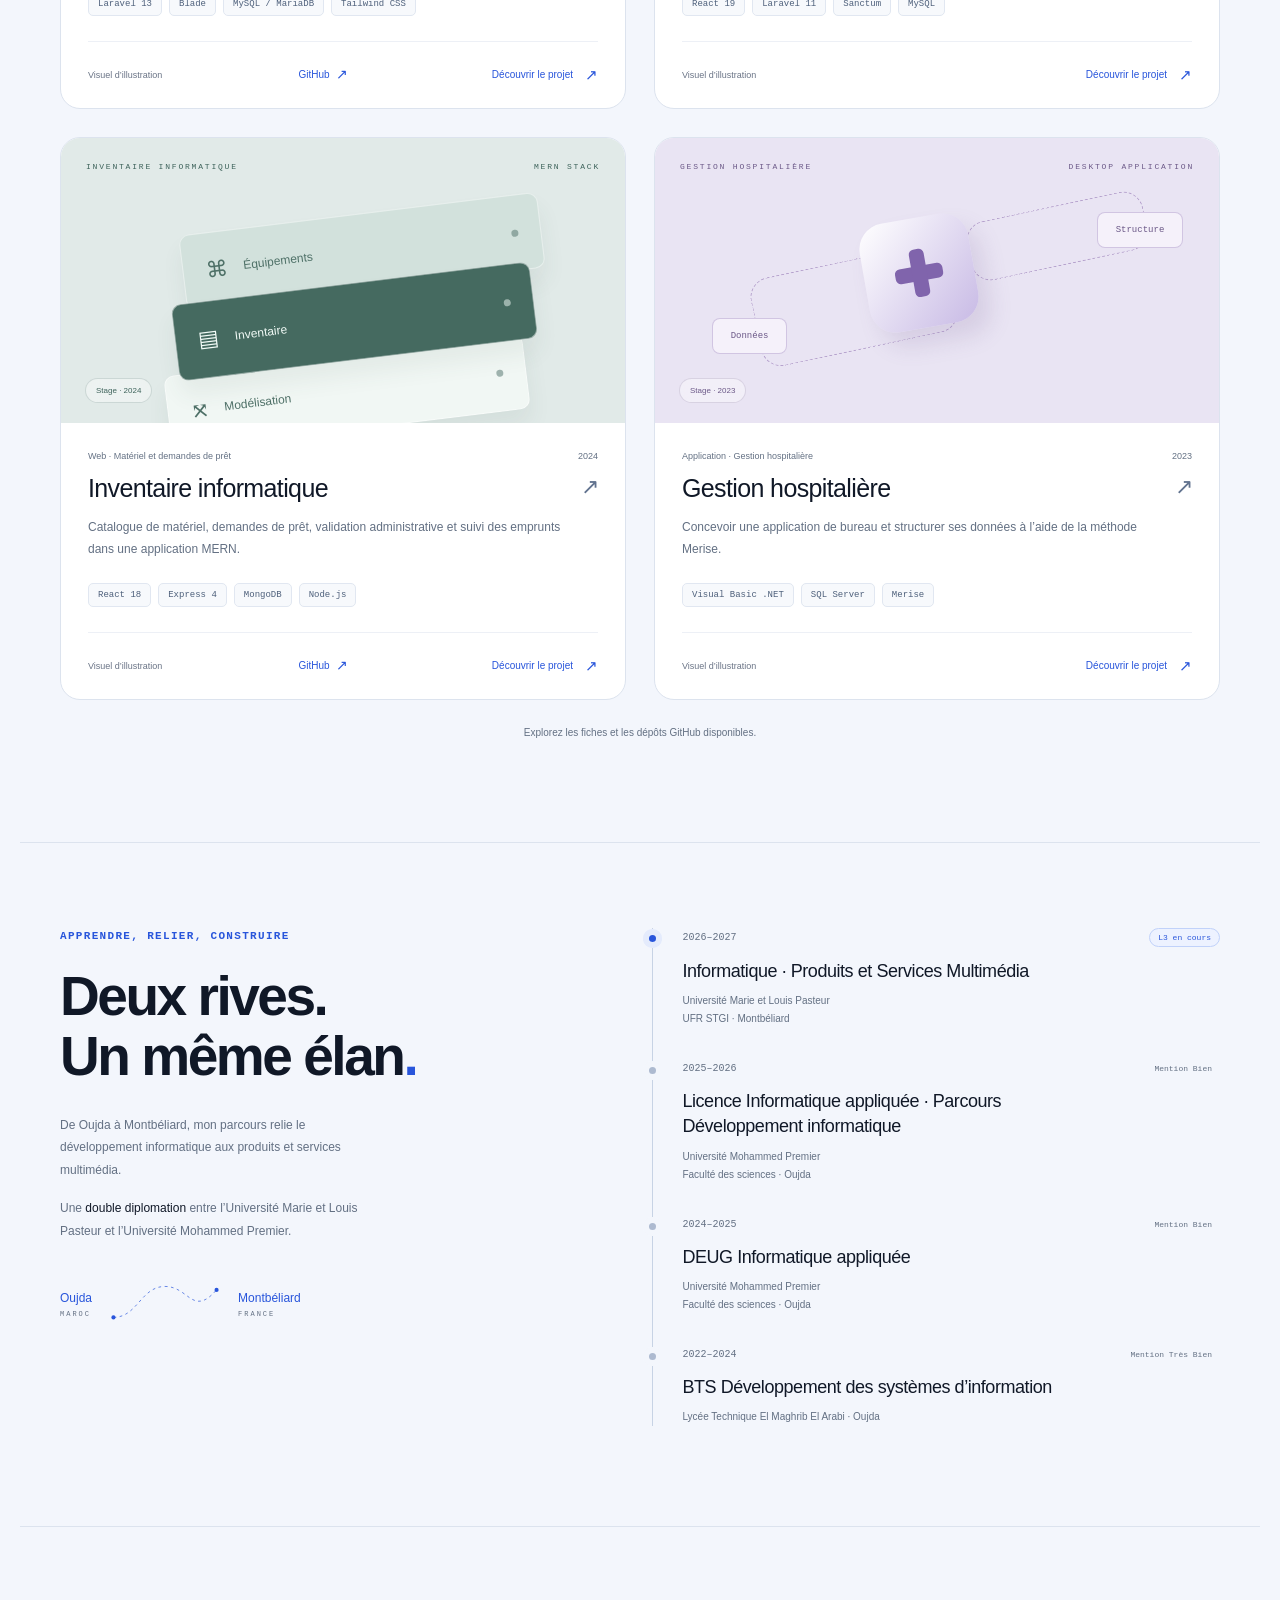
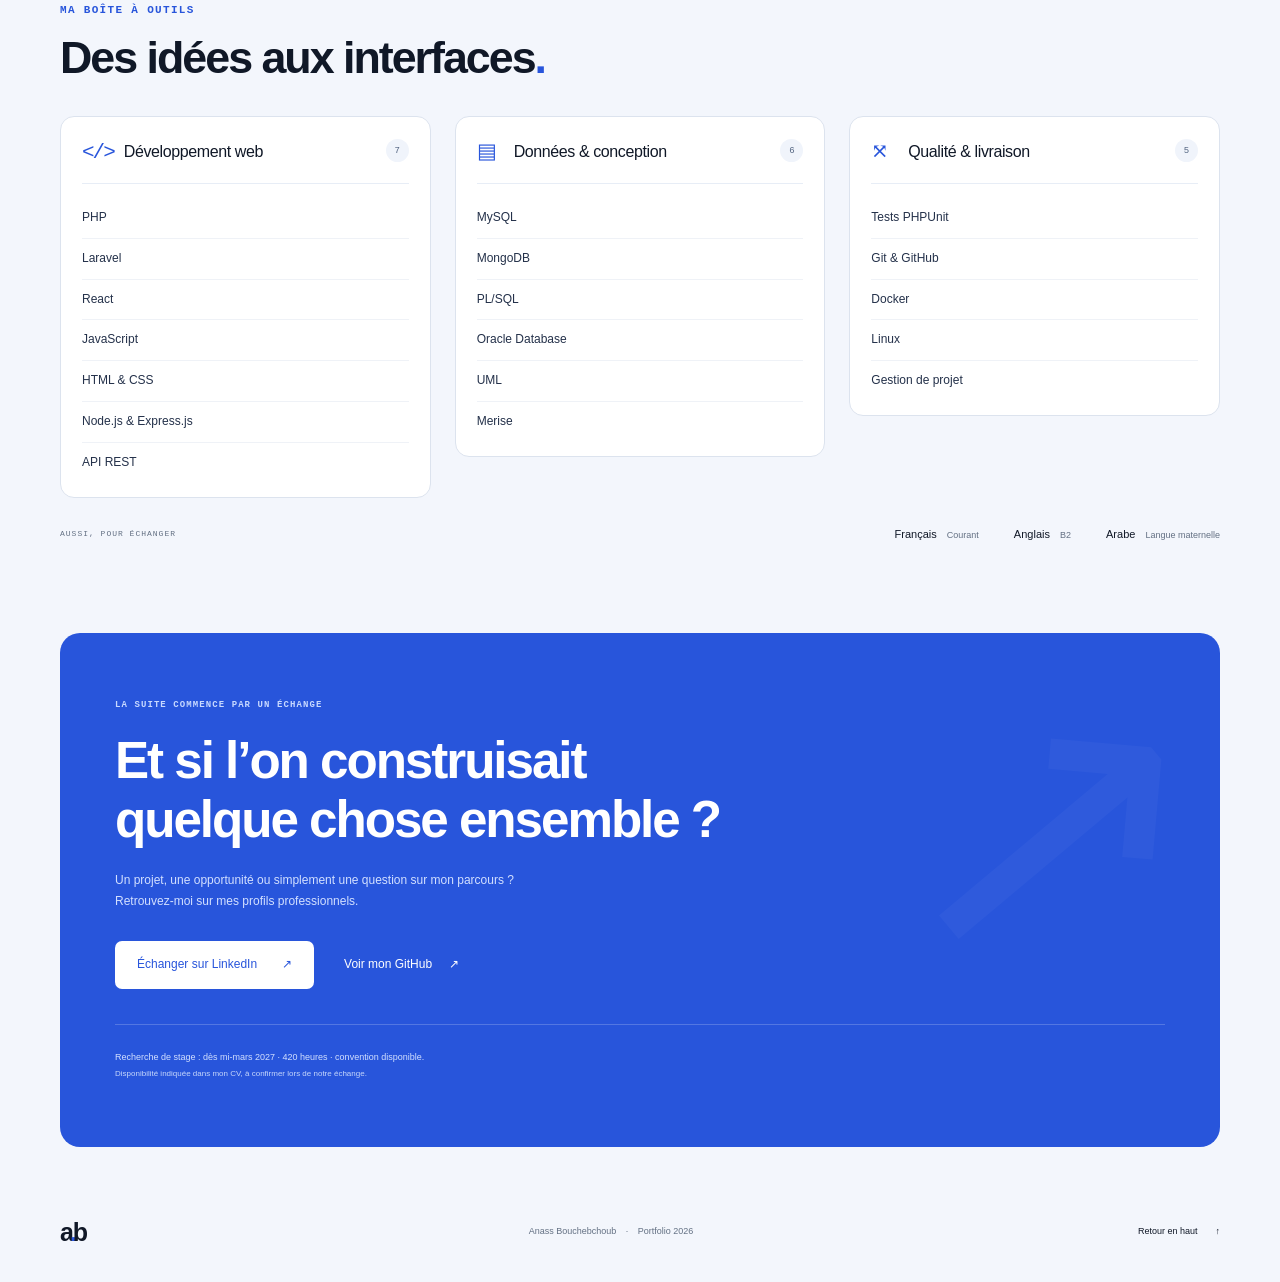
==== commit 6d02970e: "Enrich project details from source and add repository links" ====
--- a/index.html
+++ b/index.html
@@ -52,8 +52,8 @@
       <div class="project-grid">
         <article class="project-card" data-category="web">
           <div class="project-visual carloc-visual" aria-hidden="true"><div class="visual-topline"><span>CARLOC</span><span>FLEET & MOBILITY</span></div><div class="road road-one"></div><div class="road road-two"></div><div class="road-dot dot-a"></div><div class="road-dot dot-b"></div><div class="car-drawing"><svg viewBox="0 0 340 140" fill="none"><path d="m43 91 22-39c5-9 15-16 26-16h114c11 0 21 4 28 12l31 32 34 8c10 3 17 12 17 22v7H26v-12c0-8 7-14 17-14Z" fill="#e8efff" stroke="#fff" stroke-width="2"/><path d="m79 78 16-29h101c8 0 15 3 20 9l19 20H79Z" fill="#18345d"/><path d="m153 50-6 28" stroke="#8dbaff" stroke-width="3"/><circle cx="89" cy="113" r="23" fill="#101827" stroke="#adc4ef" stroke-width="4"/><circle cx="89" cy="113" r="10" fill="#637caa"/><circle cx="258" cy="113" r="23" fill="#101827" stroke="#adc4ef" stroke-width="4"/><circle cx="258" cy="113" r="10" fill="#637caa"/></svg></div><div class="visual-label">Une flotte.<br>Plusieurs horizons.</div><span class="visual-chip">Projet personnel · 2026</span></div>
-          <div class="project-body"><div class="project-meta"><span>Web · Location multi-agences</span><span>2026</span></div><h3>CarLoc <span aria-hidden="true">↗</span></h3><p>Réserver un véhicule, gérer une flotte et réunir plusieurs agences dans une même plateforme.</p><ul class="tags" aria-label="Technologies"><li>Laravel</li><li>Blade</li><li>MySQL</li><li>Docker</li></ul><div class="project-footer"><span>Visuel d’illustration</span><button class="project-open js-only" aria-label="Découvrir CarLoc">Découvrir le projet <span aria-hidden="true">↗</span></button></div></div>
-          <div class="project-details" hidden><p class="detail-eyebrow">Projet personnel · 2026</p><p>Plateforme de location de voitures multi-agences. <strong>Réalisé seul.</strong></p><h3>Ce que le projet réunit</h3><ul><li>Réservations et gestion de flotte</li><li>Authentification et gestion des rôles</li><li>Tableaux de bord</li></ul><h3>Technologies</h3><p>Laravel, Blade, MySQL, Tailwind CSS, Vite, Docker Compose.</p><p class="demo-status">Démonstration publique non disponible. Aucun dépôt spécifique fourni pour ce portfolio.</p></div>
+          <div class="project-body"><div class="project-meta"><span>Web · Location multi-agences</span><span>2026</span></div><h3>CarLoc <span aria-hidden="true">↗</span></h3><p>Catalogue multi-agences, réservation et gestion de flotte, avec des espaces client, agence et administration.</p><ul class="tags" aria-label="Technologies"><li>Laravel 13</li><li>Blade</li><li>MySQL / MariaDB</li><li>Tailwind CSS</li></ul><div class="project-footer has-repository"><span>Visuel d’illustration</span><a class="project-repository" href="https://github.com/an4ssbou/carloc" target="_blank" rel="noopener noreferrer" aria-label="Voir le code de CarLoc sur GitHub (nouvel onglet)">GitHub <span aria-hidden="true">↗</span></a><button class="project-open js-only" aria-label="Découvrir CarLoc">Découvrir le projet <span aria-hidden="true">↗</span></button></div></div>
+          <div class="project-details" hidden><p class="detail-eyebrow">Projet personnel · 2026</p><p>Une plateforme de location automobile multi-agences, de la recherche d’un véhicule à sa réservation. <strong>Réalisé seul.</strong></p><h3>Parcours et fonctionnalités</h3><ul><li>Catalogue filtré par agence et critères du véhicule, avec pagination.</li><li>Calcul du prix côté serveur et contrôle des chevauchements de réservation.</li><li>Espaces client, agence et super-administrateur pour gérer réservations et flotte.</li><li>Tableaux de bord et notifications prévues par e-mail et dans l’application.</li><li>Récapitulatif de réservation figé et imprimable.</li></ul><h3>Technologies du dépôt</h3><p>PHP, Laravel 13, Blade, Alpine.js, MySQL / MariaDB, Tailwind CSS 3, Vite 8, Chart.js, Leaflet, Docker / Laravel Sail (configuration locale).</p><h3>Modules exploratoires</h3><p>Paiement simulé sans débit et module GPS avec positions simulées pour la démonstration locale.</p><div class="repository-actions"><a class="button button-primary" href="https://github.com/an4ssbou/carloc" target="_blank" rel="noopener noreferrer">Voir le code sur GitHub <span aria-hidden="true">↗</span><span class="sr-only"> (nouvel onglet)</span></a></div><p class="demo-status">Démonstration publique non disponible.</p></div>
         </article>
 
         <article class="project-card" data-category="web">
@@ -64,8 +64,8 @@
 
         <article class="project-card" data-category="web">
           <div class="project-visual inventory-visual" aria-hidden="true"><div class="visual-topline"><span>INVENTAIRE INFORMATIQUE</span><span>MERN STACK</span></div><div class="inventory-stack"><div class="inventory-tile tile-one"><span>⌘</span><span>Équipements</span><i></i></div><div class="inventory-tile tile-two"><span>▤</span><span>Inventaire</span><i></i></div><div class="inventory-tile tile-three"><span>⤧</span><span>Modélisation</span><i></i></div></div><span class="visual-chip">Stage · 2024</span></div>
-          <div class="project-body"><div class="project-meta"><span>Web · Gestion de ressources</span><span>2024</span></div><h3>Inventaire informatique <span aria-hidden="true">↗</span></h3><p>Modéliser et développer une application de gestion de l’inventaire du service informatique.</p><ul class="tags" aria-label="Technologies"><li>MongoDB</li><li>Express.js</li><li>React</li><li>Node.js</li></ul><div class="project-footer"><span>Visuel d’illustration</span><button class="project-open js-only" aria-label="Découvrir Inventaire informatique">Découvrir le projet <span aria-hidden="true">↗</span></button></div></div>
-          <div class="project-details" hidden><p class="detail-eyebrow">Stage · CHU Mohammed VI, Oujda · Mai–juin 2024</p><p><strong>Conception et développement</strong> d’une application web de gestion de l’inventaire du service informatique.</p><h3>Ce que le projet réunit</h3><ul><li>Gestion de l’inventaire informatique</li><li>Modélisation UML</li></ul><h3>Technologies</h3><p>MongoDB, Express.js, React, Node.js, UML.</p><p class="demo-status">Démonstration publique non disponible. Aucun dépôt spécifique fourni pour ce portfolio.</p></div>
+          <div class="project-body"><div class="project-meta"><span>Web · Matériel et demandes de prêt</span><span>2024</span></div><h3>Inventaire informatique <span aria-hidden="true">↗</span></h3><p>Catalogue de matériel, demandes de prêt, validation administrative et suivi des emprunts dans une application MERN.</p><ul class="tags" aria-label="Technologies"><li>React 18</li><li>Express 4</li><li>MongoDB</li><li>Node.js</li></ul><div class="project-footer has-repository"><span>Visuel d’illustration</span><a class="project-repository" href="https://github.com/an4ssbou/Inventory-Management-System" target="_blank" rel="noopener noreferrer" aria-label="Voir le code de Inventaire informatique sur GitHub (nouvel onglet)">GitHub <span aria-hidden="true">↗</span></a><button class="project-open js-only" aria-label="Découvrir Inventaire informatique">Découvrir le projet <span aria-hidden="true">↗</span></button></div></div>
+          <div class="project-details" hidden><p class="detail-eyebrow">Inventory Management System · Stage · CHU Mohammed VI, Oujda · Mai–juin 2024</p><p><strong>Conception et développement</strong> d’une application de gestion de matériel : une interface React reliée à une API Express et une base MongoDB.</p><h3>Parcours et fonctionnalités</h3><ul><li>Catalogue de matériel avec disponibilité et filtre par type.</li><li>Gestion du matériel et de ses images dans l’espace d’administration.</li><li>Demandes associées à un utilisateur et un matériel, puis validation ou refus.</li><li>Liste des prêts issue des demandes acceptées et gestion des utilisateurs.</li><li>Authentification JWT, espace administrateur et espaces d’équipes.</li><li>Export des demandes en CSV.</li></ul><h3>Technologies du dépôt</h3><p>React 18, React Router 6, Node.js, Express 4, MongoDB, Mongoose 8, Tailwind CSS 3, Vite 5, JWT.</p><div class="repository-actions"><a class="button button-primary" href="https://github.com/an4ssbou/Inventory-Management-System" target="_blank" rel="noopener noreferrer">Voir le code sur GitHub <span aria-hidden="true">↗</span><span class="sr-only"> (nouvel onglet)</span></a></div><p class="demo-status">Démonstration publique non disponible.</p></div>
         </article>
 
         <article class="project-card" data-category="app">
@@ -74,7 +74,7 @@
           <div class="project-details" hidden><p class="detail-eyebrow">Stage · CHU Mohammed VI, Oujda · Juillet 2023</p><p><strong>Réalisation d’une application de bureau</strong> de gestion hospitalière.</p><h3>Ce que le projet réunit</h3><ul><li>Application de bureau</li><li>Structuration des données et fonctionnalités avec Merise</li></ul><h3>Technologies</h3><p>Visual Basic .NET, SQL Server, Merise.</p><p class="demo-status">Démonstration publique non disponible. Aucun dépôt spécifique fourni pour ce portfolio.</p></div>
         </article>
       </div>
-      <p class="projects-note">Ces projets sont présentés à partir de mon parcours. Les démonstrations publiques ne sont pas encore disponibles.</p>
+      <p class="projects-note">Explorez les fiches et les dépôts GitHub disponibles.</p>
     </section>
 
     <section class="journey-section section-shell" id="parcours" aria-labelledby="journey-title">
--- a/styles.css
+++ b/styles.css
@@ -47,3 +47,9 @@
 @media(max-width:1050px){.skills-sources{gap:18px}.skills-sources>div{grid-template-columns:1fr;gap:8px}.skills-sources dt{justify-self:start}.skills-catalog{grid-template-columns:repeat(2,minmax(0,1fr));gap:20px}}
 @media(max-width:720px){.skills-caption{font-size:11px;margin-top:20px}.skills-sources{grid-template-columns:1fr;gap:17px;padding-block:20px;margin-bottom:24px}.skills-sources>div{grid-template-columns:54px minmax(0,1fr);gap:12px}.skills-sources dt{font-size:8px}.skills-sources dd{font-size:11px}.skills-catalog{grid-template-columns:minmax(0,1fr);gap:18px}.skill-category{padding:21px 20px 12px}.skill-category h3{font-size:17px}.skill-entry{padding-block:11px;gap:12px}.skill-name{font-size:12px}.skill-origin{font-size:10px}.skills-practice{margin-top:25px;padding-block:23px}.skills-practice h3{font-size:17px}.skills-practice .tags li{font-size:9px}}
 @media(max-width:720px){.hero h1,.project-body h3{overflow-wrap:anywhere}.hero-actions,.hero-location,#main-nav,.timeline-date{flex-wrap:wrap}.timeline-date{row-gap:6px}}
+.project-footer.has-repository{flex-wrap:wrap;gap:4px 12px;padding-block:10px}
+.project-repository{display:inline-flex;align-items:center;gap:6px;min-height:44px;padding:6px 0;color:var(--blue);font-size:10px;font-weight:500}
+.project-repository:hover{text-decoration:underline;text-underline-offset:4px}
+.project-repository>span{font-size:14px}
+.repository-actions{margin-top:24px;margin-bottom:8px}
+.repository-actions .button{max-width:100%;white-space:normal}
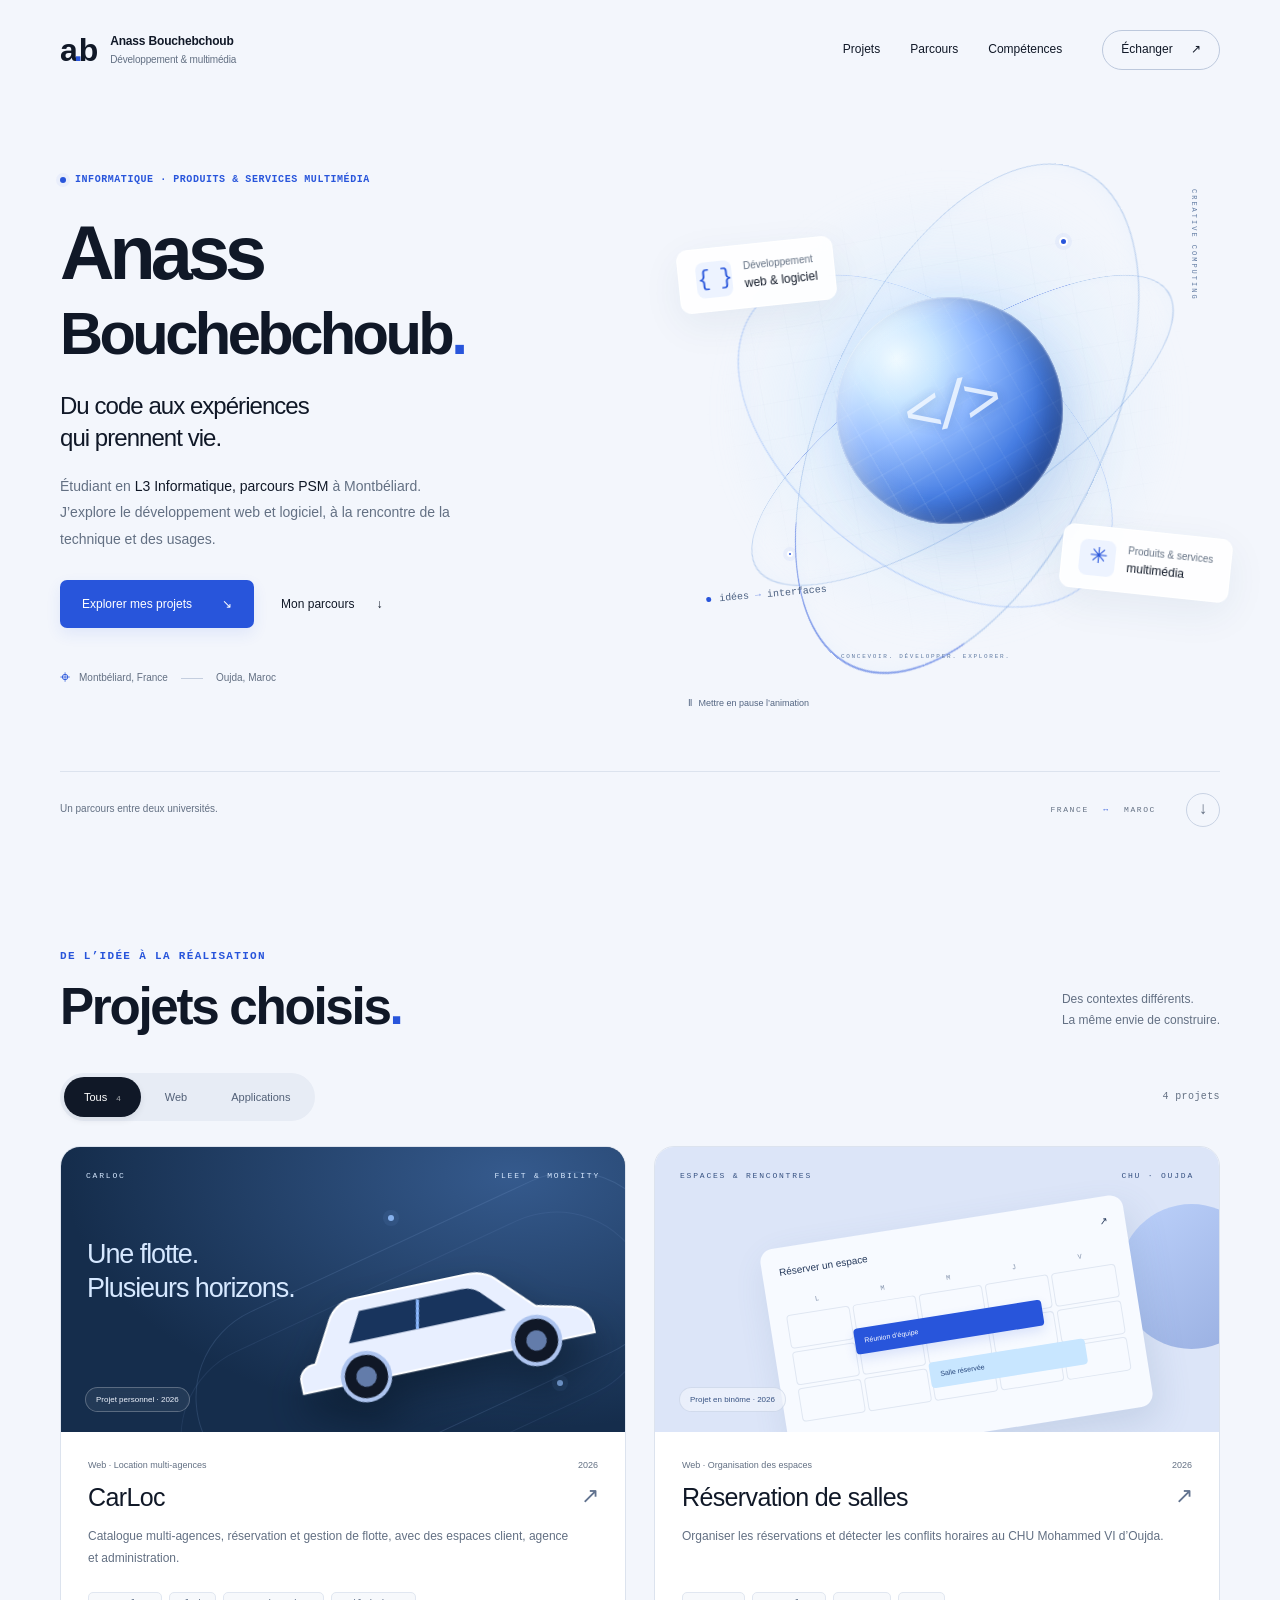
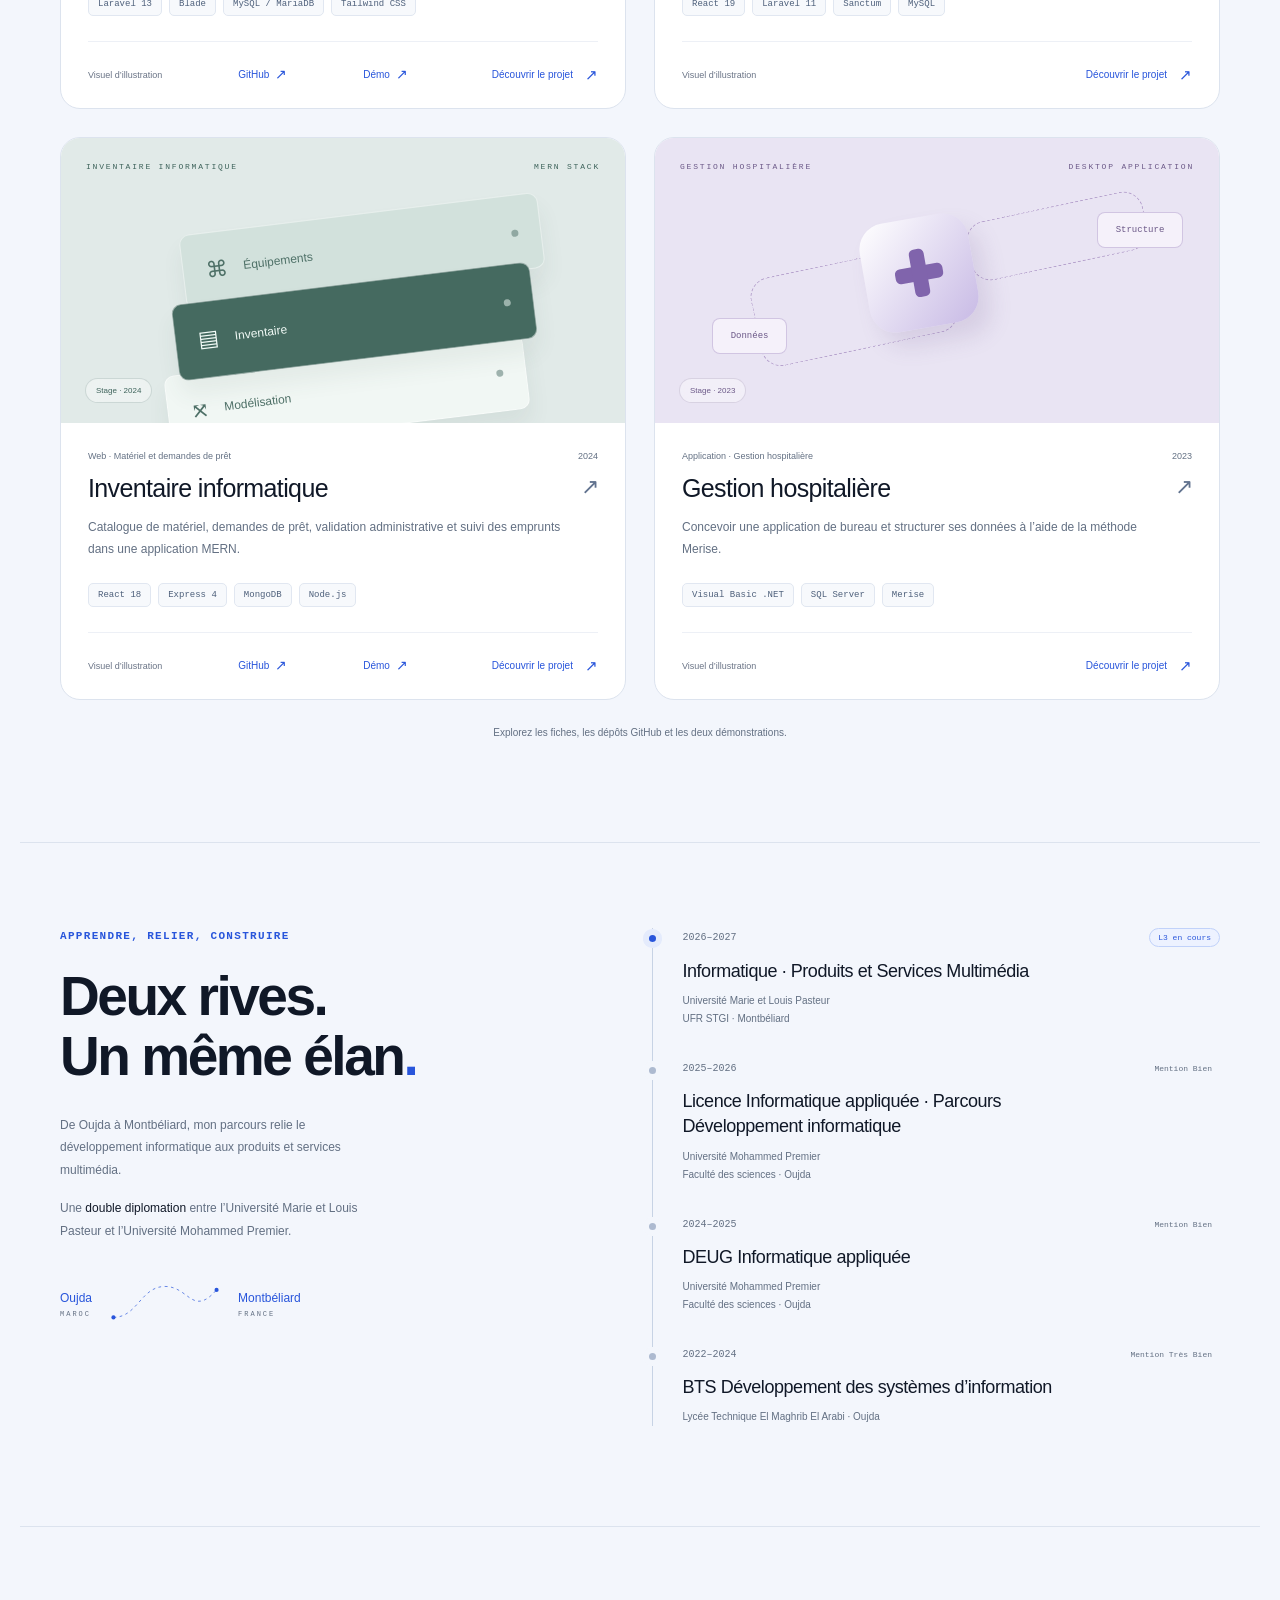
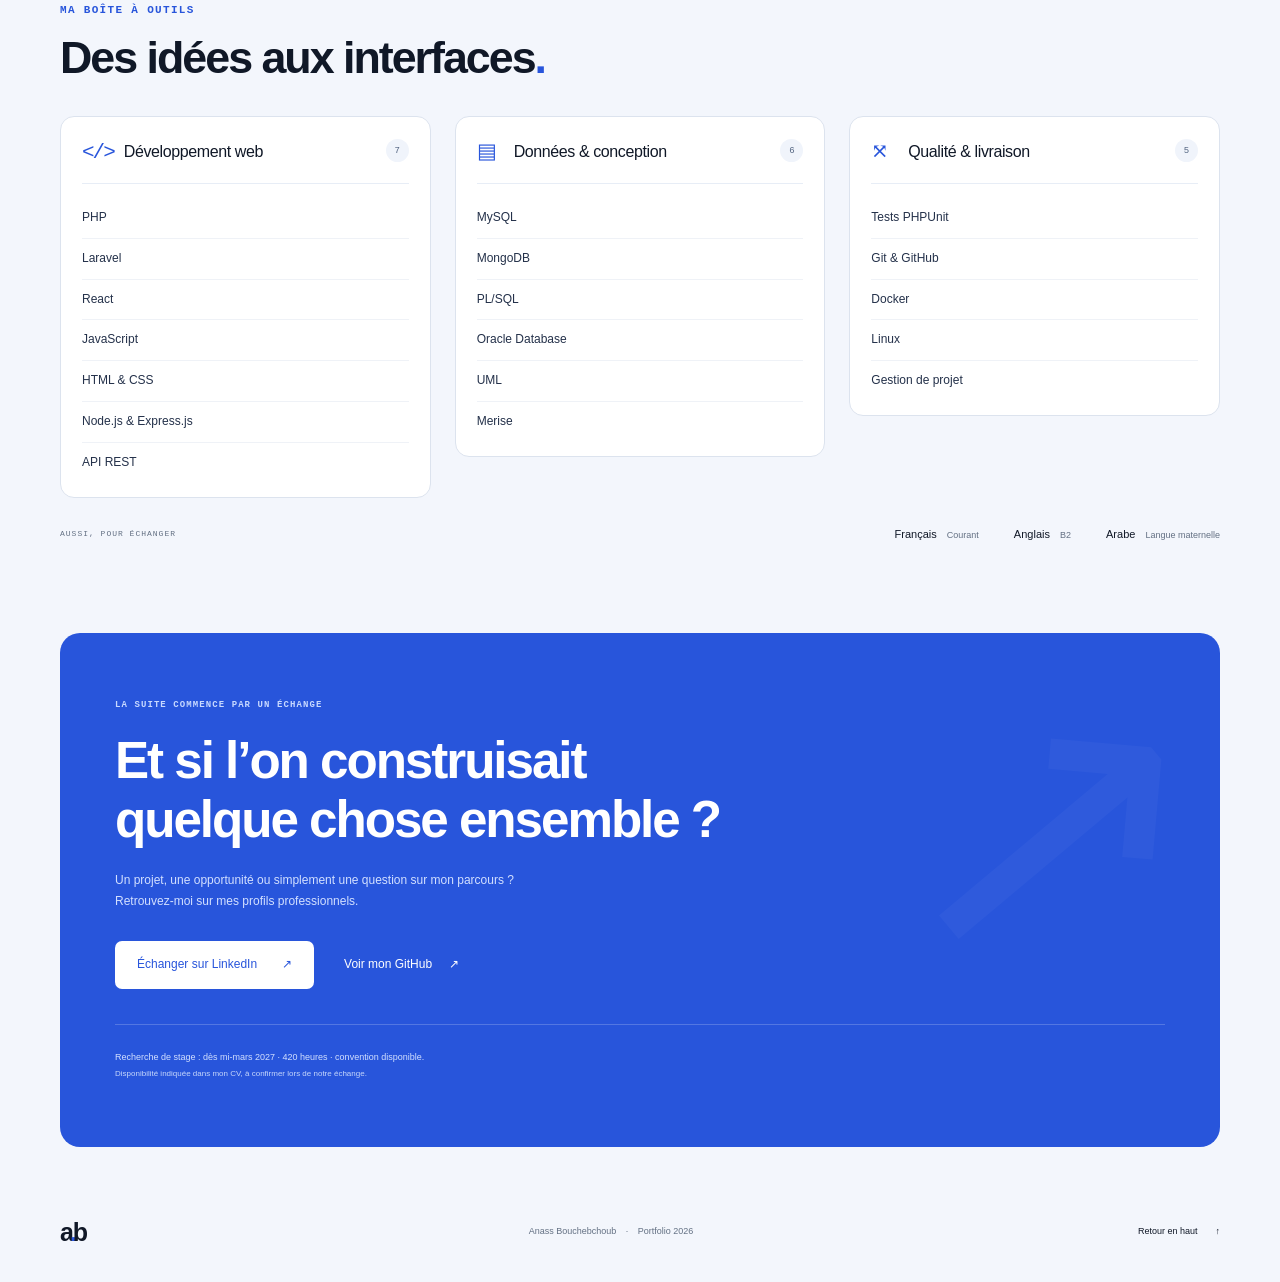
==== commit a14c8fac: "Link verified public CarLoc and Inventory demonstrations" ====
--- a/index.html
+++ b/index.html
@@ -52,8 +52,8 @@
       <div class="project-grid">
         <article class="project-card" data-category="web">
           <div class="project-visual carloc-visual" aria-hidden="true"><div class="visual-topline"><span>CARLOC</span><span>FLEET & MOBILITY</span></div><div class="road road-one"></div><div class="road road-two"></div><div class="road-dot dot-a"></div><div class="road-dot dot-b"></div><div class="car-drawing"><svg viewBox="0 0 340 140" fill="none"><path d="m43 91 22-39c5-9 15-16 26-16h114c11 0 21 4 28 12l31 32 34 8c10 3 17 12 17 22v7H26v-12c0-8 7-14 17-14Z" fill="#e8efff" stroke="#fff" stroke-width="2"/><path d="m79 78 16-29h101c8 0 15 3 20 9l19 20H79Z" fill="#18345d"/><path d="m153 50-6 28" stroke="#8dbaff" stroke-width="3"/><circle cx="89" cy="113" r="23" fill="#101827" stroke="#adc4ef" stroke-width="4"/><circle cx="89" cy="113" r="10" fill="#637caa"/><circle cx="258" cy="113" r="23" fill="#101827" stroke="#adc4ef" stroke-width="4"/><circle cx="258" cy="113" r="10" fill="#637caa"/></svg></div><div class="visual-label">Une flotte.<br>Plusieurs horizons.</div><span class="visual-chip">Projet personnel · 2026</span></div>
-          <div class="project-body"><div class="project-meta"><span>Web · Location multi-agences</span><span>2026</span></div><h3>CarLoc <span aria-hidden="true">↗</span></h3><p>Catalogue multi-agences, réservation et gestion de flotte, avec des espaces client, agence et administration.</p><ul class="tags" aria-label="Technologies"><li>Laravel 13</li><li>Blade</li><li>MySQL / MariaDB</li><li>Tailwind CSS</li></ul><div class="project-footer has-repository"><span>Visuel d’illustration</span><a class="project-repository" href="https://github.com/an4ssbou/carloc" target="_blank" rel="noopener noreferrer" aria-label="Voir le code de CarLoc sur GitHub (nouvel onglet)">GitHub <span aria-hidden="true">↗</span></a><button class="project-open js-only" aria-label="Découvrir CarLoc">Découvrir le projet <span aria-hidden="true">↗</span></button></div></div>
-          <div class="project-details" hidden><p class="detail-eyebrow">Projet personnel · 2026</p><p>Une plateforme de location automobile multi-agences, de la recherche d’un véhicule à sa réservation. <strong>Réalisé seul.</strong></p><h3>Parcours et fonctionnalités</h3><ul><li>Catalogue filtré par agence et critères du véhicule, avec pagination.</li><li>Calcul du prix côté serveur et contrôle des chevauchements de réservation.</li><li>Espaces client, agence et super-administrateur pour gérer réservations et flotte.</li><li>Tableaux de bord et notifications prévues par e-mail et dans l’application.</li><li>Récapitulatif de réservation figé et imprimable.</li></ul><h3>Technologies du dépôt</h3><p>PHP, Laravel 13, Blade, Alpine.js, MySQL / MariaDB, Tailwind CSS 3, Vite 8, Chart.js, Leaflet, Docker / Laravel Sail (configuration locale).</p><h3>Modules exploratoires</h3><p>Paiement simulé sans débit et module GPS avec positions simulées pour la démonstration locale.</p><div class="repository-actions"><a class="button button-primary" href="https://github.com/an4ssbou/carloc" target="_blank" rel="noopener noreferrer">Voir le code sur GitHub <span aria-hidden="true">↗</span><span class="sr-only"> (nouvel onglet)</span></a></div><p class="demo-status">Démonstration publique non disponible.</p></div>
+          <div class="project-body"><div class="project-meta"><span>Web · Location multi-agences</span><span>2026</span></div><h3>CarLoc <span aria-hidden="true">↗</span></h3><p>Catalogue multi-agences, réservation et gestion de flotte, avec des espaces client, agence et administration.</p><ul class="tags" aria-label="Technologies"><li>Laravel 13</li><li>Blade</li><li>MySQL / MariaDB</li><li>Tailwind CSS</li></ul><div class="project-footer has-repository"><span>Visuel d’illustration</span><a class="project-repository" href="https://github.com/an4ssbou/carloc" target="_blank" rel="noopener noreferrer" aria-label="Voir le code de CarLoc sur GitHub (nouvel onglet)">GitHub <span aria-hidden="true">↗</span></a><a class="project-demo" href="https://carloc-portfolio-demo.onrender.com" target="_blank" rel="noopener noreferrer" aria-label="Essayer la démo de CarLoc (nouvel onglet)">Démo <span aria-hidden="true">↗</span></a><button class="project-open js-only" aria-label="Découvrir CarLoc">Découvrir le projet <span aria-hidden="true">↗</span></button></div></div>
+          <div class="project-details" hidden><p class="detail-eyebrow">Projet personnel · 2026</p><p>Une plateforme de location automobile multi-agences, de la recherche d’un véhicule à sa réservation. <strong>Réalisé seul.</strong></p><h3>Parcours et fonctionnalités</h3><ul><li>Catalogue filtré par agence et critères du véhicule, avec pagination.</li><li>Calcul du prix côté serveur et contrôle des chevauchements de réservation.</li><li>Espaces client, agence et super-administrateur pour gérer réservations et flotte.</li><li>Tableaux de bord et notifications prévues par e-mail et dans l’application.</li><li>Récapitulatif de réservation figé et imprimable.</li></ul><h3>Technologies du dépôt</h3><p>PHP, Laravel 13, Blade, Alpine.js, MySQL / MariaDB, Tailwind CSS 3, Vite 8, Chart.js, Leaflet, Docker / Laravel Sail (configuration locale).</p><h3>Modules exploratoires</h3><p>Paiement simulé sans débit et module GPS avec positions simulées pour la démonstration locale.</p><div class="repository-actions"><a class="button button-primary" href="https://carloc-portfolio-demo.onrender.com" target="_blank" rel="noopener noreferrer">Essayer la démo <span aria-hidden="true">↗</span><span class="sr-only"> (nouvel onglet)</span></a><a class="button button-secondary" href="https://github.com/an4ssbou/carloc" target="_blank" rel="noopener noreferrer">Voir le code sur GitHub <span aria-hidden="true">↗</span><span class="sr-only"> (nouvel onglet)</span></a></div><p class="demo-status">Comptes d’essai indiqués dans l’application. Données fictives partagées et remises à zéro au redémarrage.</p></div>
         </article>
 
         <article class="project-card" data-category="web">
@@ -64,8 +64,8 @@
 
         <article class="project-card" data-category="web">
           <div class="project-visual inventory-visual" aria-hidden="true"><div class="visual-topline"><span>INVENTAIRE INFORMATIQUE</span><span>MERN STACK</span></div><div class="inventory-stack"><div class="inventory-tile tile-one"><span>⌘</span><span>Équipements</span><i></i></div><div class="inventory-tile tile-two"><span>▤</span><span>Inventaire</span><i></i></div><div class="inventory-tile tile-three"><span>⤧</span><span>Modélisation</span><i></i></div></div><span class="visual-chip">Stage · 2024</span></div>
-          <div class="project-body"><div class="project-meta"><span>Web · Matériel et demandes de prêt</span><span>2024</span></div><h3>Inventaire informatique <span aria-hidden="true">↗</span></h3><p>Catalogue de matériel, demandes de prêt, validation administrative et suivi des emprunts dans une application MERN.</p><ul class="tags" aria-label="Technologies"><li>React 18</li><li>Express 4</li><li>MongoDB</li><li>Node.js</li></ul><div class="project-footer has-repository"><span>Visuel d’illustration</span><a class="project-repository" href="https://github.com/an4ssbou/Inventory-Management-System" target="_blank" rel="noopener noreferrer" aria-label="Voir le code de Inventaire informatique sur GitHub (nouvel onglet)">GitHub <span aria-hidden="true">↗</span></a><button class="project-open js-only" aria-label="Découvrir Inventaire informatique">Découvrir le projet <span aria-hidden="true">↗</span></button></div></div>
-          <div class="project-details" hidden><p class="detail-eyebrow">Inventory Management System · Stage · CHU Mohammed VI, Oujda · Mai–juin 2024</p><p><strong>Conception et développement</strong> d’une application de gestion de matériel : une interface React reliée à une API Express et une base MongoDB.</p><h3>Parcours et fonctionnalités</h3><ul><li>Catalogue de matériel avec disponibilité et filtre par type.</li><li>Gestion du matériel et de ses images dans l’espace d’administration.</li><li>Demandes associées à un utilisateur et un matériel, puis validation ou refus.</li><li>Liste des prêts issue des demandes acceptées et gestion des utilisateurs.</li><li>Authentification JWT, espace administrateur et espaces d’équipes.</li><li>Export des demandes en CSV.</li></ul><h3>Technologies du dépôt</h3><p>React 18, React Router 6, Node.js, Express 4, MongoDB, Mongoose 8, Tailwind CSS 3, Vite 5, JWT.</p><div class="repository-actions"><a class="button button-primary" href="https://github.com/an4ssbou/Inventory-Management-System" target="_blank" rel="noopener noreferrer">Voir le code sur GitHub <span aria-hidden="true">↗</span><span class="sr-only"> (nouvel onglet)</span></a></div><p class="demo-status">Démonstration publique non disponible.</p></div>
+          <div class="project-body"><div class="project-meta"><span>Web · Matériel et demandes de prêt</span><span>2024</span></div><h3>Inventaire informatique <span aria-hidden="true">↗</span></h3><p>Catalogue de matériel, demandes de prêt, validation administrative et suivi des emprunts dans une application MERN.</p><ul class="tags" aria-label="Technologies"><li>React 18</li><li>Express 4</li><li>MongoDB</li><li>Node.js</li></ul><div class="project-footer has-repository"><span>Visuel d’illustration</span><a class="project-repository" href="https://github.com/an4ssbou/Inventory-Management-System" target="_blank" rel="noopener noreferrer" aria-label="Voir le code de Inventaire informatique sur GitHub (nouvel onglet)">GitHub <span aria-hidden="true">↗</span></a><a class="project-demo" href="https://inventory-portfolio-demo.onrender.com" target="_blank" rel="noopener noreferrer" aria-label="Essayer la démo de Inventaire informatique (nouvel onglet)">Démo <span aria-hidden="true">↗</span></a><button class="project-open js-only" aria-label="Découvrir Inventaire informatique">Découvrir le projet <span aria-hidden="true">↗</span></button></div></div>
+          <div class="project-details" hidden><p class="detail-eyebrow">Inventory Management System · Stage · CHU Mohammed VI, Oujda · Mai–juin 2024</p><p><strong>Conception et développement</strong> d’une application de gestion de matériel : une interface React reliée à une API Express et une base MongoDB.</p><h3>Parcours et fonctionnalités</h3><ul><li>Catalogue de matériel avec disponibilité et filtre par type.</li><li>Gestion du matériel et de ses images dans l’espace d’administration.</li><li>Demandes associées à un utilisateur et un matériel, puis validation ou refus.</li><li>Liste des prêts issue des demandes acceptées et gestion des utilisateurs.</li><li>Authentification JWT, espace administrateur et espaces d’équipes.</li><li>Export des demandes en CSV.</li></ul><h3>Technologies du dépôt</h3><p>React 18, React Router 6, Node.js, Express 4, MongoDB, Mongoose 8, Tailwind CSS 3, Vite 5, JWT.</p><div class="repository-actions"><a class="button button-primary" href="https://inventory-portfolio-demo.onrender.com" target="_blank" rel="noopener noreferrer">Essayer la démo <span aria-hidden="true">↗</span><span class="sr-only"> (nouvel onglet)</span></a><a class="button button-secondary" href="https://github.com/an4ssbou/Inventory-Management-System" target="_blank" rel="noopener noreferrer">Voir le code sur GitHub <span aria-hidden="true">↗</span><span class="sr-only"> (nouvel onglet)</span></a></div><p class="demo-status">Comptes d’essai indiqués dans l’application. Données fictives partagées et remises à zéro au redémarrage.</p></div>
         </article>
 
         <article class="project-card" data-category="app">
@@ -74,7 +74,7 @@
           <div class="project-details" hidden><p class="detail-eyebrow">Stage · CHU Mohammed VI, Oujda · Juillet 2023</p><p><strong>Réalisation d’une application de bureau</strong> de gestion hospitalière.</p><h3>Ce que le projet réunit</h3><ul><li>Application de bureau</li><li>Structuration des données et fonctionnalités avec Merise</li></ul><h3>Technologies</h3><p>Visual Basic .NET, SQL Server, Merise.</p><p class="demo-status">Démonstration publique non disponible. Aucun dépôt spécifique fourni pour ce portfolio.</p></div>
         </article>
       </div>
-      <p class="projects-note">Explorez les fiches et les dépôts GitHub disponibles.</p>
+      <p class="projects-note">Explorez les fiches, les dépôts GitHub et les deux démonstrations.</p>
     </section>
 
     <section class="journey-section section-shell" id="parcours" aria-labelledby="journey-title">
--- a/styles.css
+++ b/styles.css
@@ -53,3 +53,8 @@
 .project-repository>span{font-size:14px}
 .repository-actions{margin-top:24px;margin-bottom:8px}
 .repository-actions .button{max-width:100%;white-space:normal}
+
+.project-demo{display:inline-flex;align-items:center;gap:6px;min-height:44px;padding:6px 0;color:var(--blue);font-size:10px;font-weight:500}
+.project-demo:hover{text-decoration:underline;text-underline-offset:4px}
+.project-demo>span{font-size:14px}
+.repository-actions{display:flex;flex-wrap:wrap;gap:12px}
